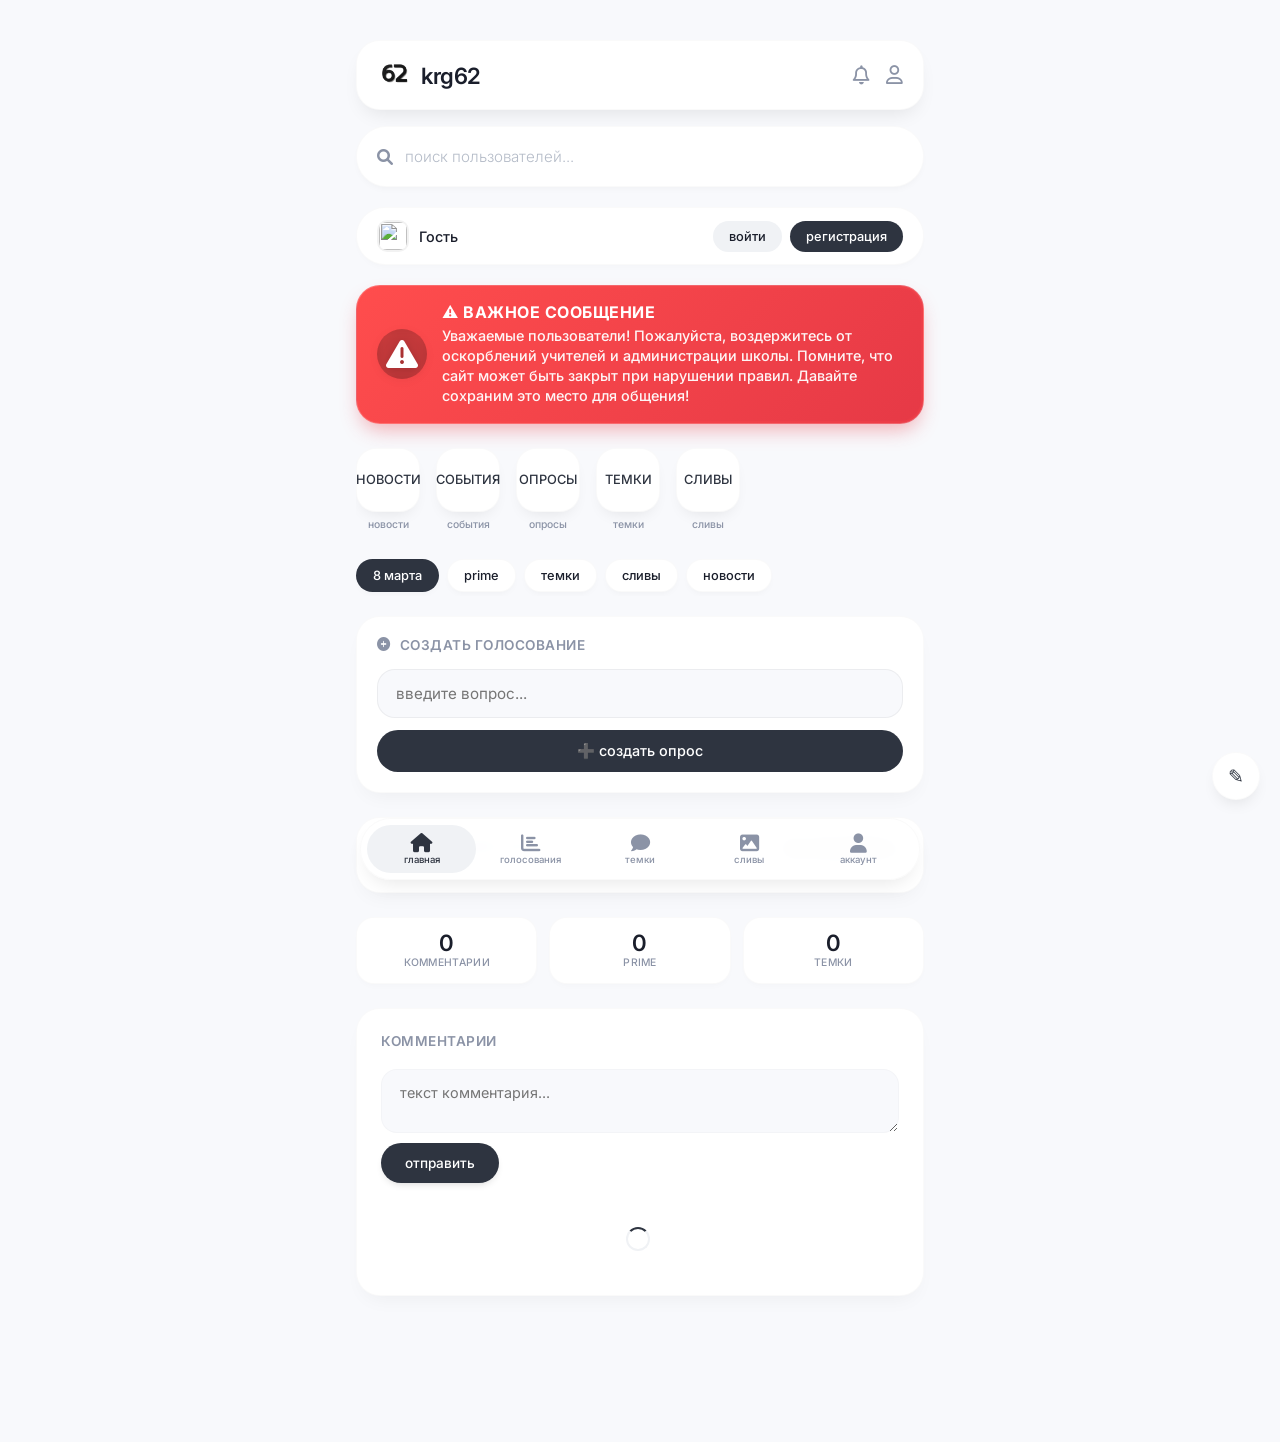
==== index.html @ bfc9dff5 "Update index.html" ====
<!DOCTYPE html>
<html lang="ru">
<head>
    <meta charset="UTF-8">
    <meta name="viewport" content="width=device-width, initial-scale=1.0, maximum-scale=1.0, user-scalable=yes">
    <title>krg62 | главная</title>
    <link rel="preconnect" href="https://fonts.googleapis.com">
    <link rel="preconnect" href="https://fonts.gstatic.com" crossorigin>
    <link href="https://fonts.googleapis.com/css2?family=Inter:wght@300;400;500;600;700&display=swap" rel="stylesheet">
    <style>
        * {
            margin: 0;
            padding: 0;
            box-sizing: border-box;
            font-family: 'Inter', -apple-system, BlinkMacSystemFont, sans-serif;
        }

        body {
            background: #f8f9fc;
            min-height: 100vh;
            display: flex;
            justify-content: center;
            align-items: flex-start;
            padding: 32px 0;
        }

        .container {
            max-width: 600px;
            width: 100%;
            background: #f8f9fc;
            position: relative;
            padding: 0 16px;
        }

        .main-content {
            display: block;
            padding-bottom: 90px;
        }

        /* HEADER */
        .header {
            background: #ffffff;
            border-radius: 24px;
            padding: 16px 20px;
            margin: 8px 0 16px 0;
            box-shadow: 0 10px 20px -8px rgba(0, 0, 0, 0.1);
            border: 1px solid rgba(0, 0, 0, 0.02);
        }

        .header-content {
            display: flex;
            justify-content: space-between;
            align-items: center;
        }

        .logo {
            display: flex;
            align-items: center;
            gap: 8px;
        }

        .logo-img {
            height: 36px;
            width: auto;
            object-fit: contain;
        }

        .logo h1 {
            font-size: 1.4rem;
            font-weight: 600;
            color: #1a1e2b;
            letter-spacing: -0.5px;
        }

        .header-icons {
            display: flex;
            gap: 16px;
            align-items: center;
        }

        .header-icon {
            font-size: 1.2rem;
            color: #8b93a6;
            transition: color 0.2s;
            cursor: pointer;
            text-decoration: none;
            position: relative;
        }

        .header-icon:hover {
            color: #2e3440;
        }

        @media (max-width: 600px) {
            .logo-img {
                height: 28px;
            }
        }

        /* SEARCH BAR */
        .search-container {
            position: relative;
            margin-bottom: 20px;
        }

        .search-bar {
            background: #ffffff;
            border-radius: 40px;
            padding: 8px 20px;
            display: flex;
            align-items: center;
            gap: 12px;
            box-shadow: 0 4px 8px -4px rgba(0, 0, 0, 0.05);
            border: 1px solid rgba(0, 0, 0, 0.02);
        }

        .search-icon {
            color: #8b93a6;
            font-size: 1rem;
        }

        .search-input {
            flex: 1;
            border: none;
            padding: 12px 0;
            font-size: 0.95rem;
            background: transparent;
            outline: none;
        }

        .search-input::placeholder {
            color: #b5bcc8;
            font-weight: 300;
        }

        .search-results {
            position: absolute;
            top: 100%;
            left: 0;
            right: 0;
            background: #ffffff;
            border-radius: 20px;
            margin-top: 8px;
            box-shadow: 0 10px 20px -8px rgba(0, 0, 0, 0.15);
            border: 1px solid rgba(0, 0, 0, 0.02);
            z-index: 1000;
            max-height: 300px;
            overflow-y: auto;
            display: none;
        }

        .search-results.active {
            display: block;
        }

        .search-result-item {
            display: flex;
            align-items: center;
            gap: 12px;
            padding: 12px 16px;
            border-bottom: 1px solid rgba(0, 0, 0, 0.02);
            cursor: pointer;
            transition: background 0.2s;
        }

        .search-result-item:hover {
            background: #f8f9fc;
        }

        .search-result-item:last-child {
            border-bottom: none;
        }

        .result-avatar {
            width: 40px;
            height: 40px;
            border-radius: 12px;
            overflow: hidden;
            border: 2px solid rgba(0, 0, 0, 0.05);
        }

        .result-avatar img {
            width: 100%;
            height: 100%;
            object-fit: cover;
        }

        .result-info {
            flex: 1;
        }

        .result-name {
            font-weight: 600;
            color: #1a1e2b;
            margin-bottom: 2px;
            display: flex;
            align-items: center;
            gap: 6px;
        }

        .result-class {
            font-size: 0.7rem;
            color: #8b93a6;
            display: flex;
            align-items: center;
            gap: 4px;
        }

        .result-badge {
            background: #f1c40f;
            color: #1a1e2b;
            padding: 2px 6px;
            border-radius: 30px;
            font-size: 0.6rem;
            font-weight: 600;
        }

        .no-results {
            padding: 20px;
            text-align: center;
            color: #8b93a6;
            font-size: 0.9rem;
        }

        /* AUTH STATUS BAR */
        .auth-status-bar {
            background: #ffffff;
            border-radius: 40px;
            padding: 12px 20px;
            margin-bottom: 20px;
            box-shadow: 0 4px 8px -4px rgba(0, 0, 0, 0.03);
            border: 1px solid rgba(0, 0, 0, 0.02);
            display: flex;
            align-items: center;
            justify-content: space-between;
            animation: slideDown 0.3s;
        }

        .auth-info {
            display: flex;
            align-items: center;
            gap: 10px;
        }

        .auth-avatar {
            width: 32px;
            height: 32px;
            border-radius: 10px;
            overflow: hidden;
            border: 2px solid rgba(0, 0, 0, 0.05);
        }

        .auth-avatar img {
            width: 100%;
            height: 100%;
            object-fit: cover;
        }

        .auth-welcome {
            font-size: 0.9rem;
            color: #1a1e2b;
            font-weight: 500;
        }

        .auth-name {
            font-weight: 600;
            color: #2e3440;
        }

        .auth-badge {
            background: #f1c40f;
            color: #1a1e2b;
            padding: 2px 8px;
            border-radius: 30px;
            font-size: 0.65rem;
            font-weight: 600;
            margin-left: 6px;
        }

        .auth-buttons {
            display: flex;
            gap: 8px;
        }

        .auth-btn {
            background: #f0f2f5;
            border: none;
            padding: 8px 16px;
            border-radius: 30px;
            font-weight: 500;
            font-size: 0.8rem;
            cursor: pointer;
            transition: all 0.2s;
            text-decoration: none;
            color: #1a1e2b;
            display: inline-flex;
            align-items: center;
            gap: 4px;
        }

        .auth-btn:hover {
            background: #e4e6e9;
        }

        .auth-btn.primary {
            background: #2e3440;
            color: white;
        }

        .auth-btn.primary:hover {
            background: #1a1e2b;
        }

        /* ВАЖНОЕ УВЕДОМЛЕНИЕ */
        .important-notice {
            background: linear-gradient(135deg, #ff4d4d, #e63946);
            border-radius: 24px;
            padding: 16px 20px;
            margin-bottom: 20px;
            color: white;
            box-shadow: 0 10px 20px -5px rgba(230, 57, 70, 0.4), 0 0 0 2px rgba(255, 77, 77, 0.2) inset;
            animation: pulse 2s infinite;
            border: 1px solid rgba(255, 255, 255, 0.2);
        }

        @keyframes pulse {
            0% { box-shadow: 0 10px 20px -5px rgba(230, 57, 70, 0.4); }
            50% { box-shadow: 0 15px 30px -5px rgba(230, 57, 70, 0.8); }
            100% { box-shadow: 0 10px 20px -5px rgba(230, 57, 70, 0.4); }
        }

        .notice-content {
            display: flex;
            align-items: center;
            gap: 15px;
            flex-wrap: wrap;
        }

        .notice-icon {
            font-size: 2rem;
            filter: drop-shadow(0 2px 4px rgba(0,0,0,0.2));
            background: rgba(0, 0, 0, 0.2);
            width: 50px;
            height: 50px;
            border-radius: 25px;
            display: flex;
            align-items: center;
            justify-content: center;
            backdrop-filter: blur(4px);
        }

        .notice-text {
            flex: 1;
        }

        .notice-title {
            font-weight: 700;
            font-size: 1rem;
            margin-bottom: 4px;
            text-transform: uppercase;
            letter-spacing: 0.5px;
        }

        .notice-message {
            font-weight: 500;
            font-size: 0.9rem;
            opacity: 0.95;
            line-height: 1.4;
        }

        /* STORIES */
        .stories-container {
            margin-bottom: 20px;
        }

        .stories-scroll {
            display: flex;
            gap: 16px;
            overflow-x: auto;
            scrollbar-width: none;
            padding: 4px 0;
        }

        .stories-scroll::-webkit-scrollbar {
            display: none;
        }

        .story-item {
            display: flex;
            flex-direction: column;
            align-items: center;
            gap: 6px;
            min-width: 64px;
            cursor: pointer;
        }

        .story-avatar {
            width: 64px;
            height: 64px;
            border-radius: 20px;
            background: #ffffff;
            box-shadow: 0 8px 16px -8px rgba(0, 0, 0, 0.1);
            border: 1px solid rgba(0,0,0,0.02);
            display: flex;
            align-items: center;
            justify-content: center;
            color: #2e3440;
            font-weight: 500;
            font-size: 0.8rem;
            text-transform: uppercase;
            transition: transform 0.2s;
        }

        .story-item:hover .story-avatar {
            transform: translateY(-2px);
        }

        .story-name {
            font-size: 0.65rem;
            font-weight: 500;
            color: #8b93a6;
        }

        /* QUICK NOTIFICATIONS */
        .quick-notifications {
            display: flex;
            gap: 8px;
            overflow-x: auto;
            scrollbar-width: none;
            margin-bottom: 20px;
            padding: 4px 0;
        }

        .quick-notifications::-webkit-scrollbar {
            display: none;
        }

        .notification-badge-quick {
            background: #ffffff;
            border-radius: 30px;
            padding: 8px 16px;
            font-size: 0.8rem;
            font-weight: 500;
            color: #1a1e2b;
            white-space: nowrap;
            box-shadow: 0 4px 8px -4px rgba(0, 0, 0, 0.05);
            border: 1px solid rgba(0, 0, 0, 0.02);
            transition: all 0.2s;
            cursor: pointer;
        }

        .notification-badge-quick:hover {
            background: #f0f2f5;
            transform: translateY(-1px);
        }

        .notification-badge-quick.highlight {
            background: #2e3440;
            color: white;
        }

        .notification-badge-quick.highlight:hover {
            background: #1a1e2b;
        }

        /* ========== НОВЫЙ БЛОК: РЕКОМЕНДУЕМЫЕ АККАУНТЫ ========== */
        .recommended-section {
            background: #ffffff;
            border-radius: 24px;
            padding: 20px;
            margin-bottom: 24px;
            box-shadow: 0 10px 20px -8px rgba(0, 0, 0, 0.05);
            border: 1px solid rgba(0, 0, 0, 0.02);
            animation: fadeIn 0.3s;
        }

        .recommended-header {
            display: flex;
            justify-content: space-between;
            align-items: center;
            margin-bottom: 20px;
        }

        .recommended-header h3 {
            font-size: 0.85rem;
            font-weight: 600;
            color: #8b93a6;
            text-transform: uppercase;
            letter-spacing: 0.5px;
            display: flex;
            align-items: center;
            gap: 8px;
        }

        .recommended-header h3 i {
            color: #667eea;
            font-size: 1rem;
        }

        .recommended-badge {
            background: linear-gradient(135deg, #667eea, #764ba2);
            color: white;
            padding: 2px 10px;
            border-radius: 30px;
            font-size: 0.65rem;
            font-weight: 600;
        }

        .recommended-show-more {
            color: #2e3440;
            text-decoration: none;
            font-size: 0.75rem;
            font-weight: 500;
            display: inline-flex;
            align-items: center;
            gap: 4px;
            transition: opacity 0.2s;
            cursor: pointer;
        }

        .recommended-show-more:hover {
            opacity: 0.7;
        }

        .recommended-list {
            display: flex;
            flex-direction: column;
            gap: 12px;
        }

        .recommended-card {
            display: flex;
            align-items: center;
            justify-content: space-between;
            padding: 12px;
            background: #f8f9fc;
            border-radius: 18px;
            transition: all 0.2s;
            border: 1px solid rgba(0, 0, 0, 0.02);
        }

        .recommended-card:hover {
            transform: translateX(4px);
            background: #ffffff;
            box-shadow: 0 4px 12px -4px rgba(0, 0, 0, 0.1);
        }

        .recommended-user {
            display: flex;
            align-items: center;
            gap: 12px;
            flex: 1;
            cursor: pointer;
        }

        .recommended-avatar {
            width: 48px;
            height: 48px;
            border-radius: 16px;
            overflow: hidden;
            background: linear-gradient(135deg, #667eea, #764ba2);
            display: flex;
            align-items: center;
            justify-content: center;
            font-weight: 600;
            font-size: 1.2rem;
            color: white;
            flex-shrink: 0;
        }

        .recommended-avatar img {
            width: 100%;
            height: 100%;
            object-fit: cover;
        }

        .recommended-info {
            flex: 1;
        }

        .recommended-name {
            font-weight: 600;
            color: #1a1e2b;
            font-size: 0.95rem;
            display: flex;
            align-items: center;
            gap: 6px;
            flex-wrap: wrap;
        }

        .recommended-name-badge {
            background: #f1c40f;
            color: #1a1e2b;
            padding: 2px 8px;
            border-radius: 30px;
            font-size: 0.6rem;
            font-weight: 600;
        }

        .recommended-class {
            font-size: 0.7rem;
            color: #8b93a6;
            margin-top: 4px;
            display: flex;
            align-items: center;
            gap: 8px;
        }

        .recommended-status {
            font-size: 0.7rem;
            color: #27ae60;
            margin-top: 4px;
            display: flex;
            align-items: center;
            gap: 4px;
        }

        .recommended-actions {
            display: flex;
            gap: 8px;
        }

        .recommended-btn {
            background: #f0f2f5;
            border: none;
            padding: 8px 16px;
            border-radius: 30px;
            font-size: 0.75rem;
            font-weight: 500;
            cursor: pointer;
            transition: all 0.2s;
            color: #1a1e2b;
            text-decoration: none;
            display: inline-flex;
            align-items: center;
            gap: 6px;
        }

        .recommended-btn:hover {
            background: #e4e6e9;
            transform: translateY(-1px);
        }

        .recommended-btn.primary {
            background: linear-gradient(135deg, #667eea, #764ba2);
            color: white;
        }

        .recommended-btn.primary:hover {
            transform: translateY(-1px);
            box-shadow: 0 4px 12px -4px rgba(102, 126, 234, 0.4);
        }

        .recommended-btn.friend-request-sent {
            background: #2ecc71;
            color: white;
            cursor: default;
        }

        .recommended-btn.friend-request-sent:hover {
            transform: none;
            box-shadow: none;
        }

        .recommended-btn.already-friends {
            background: #3498db;
            color: white;
            cursor: default;
        }

        .recommended-btn.already-friends:hover {
            transform: none;
            box-shadow: none;
        }

        .empty-recommended {
            text-align: center;
            padding: 40px 20px;
            color: #8b93a6;
        }

        .empty-recommended i {
            font-size: 48px;
            margin-bottom: 12px;
            opacity: 0.5;
        }

        .empty-recommended p {
            font-size: 0.9rem;
            margin-bottom: 8px;
        }

        .empty-recommended small {
            font-size: 0.75rem;
            color: #b5bcc8;
        }

        /* Модалка всех рекомендаций */
        .recommended-modal {
            position: fixed;
            top: 0;
            left: 0;
            width: 100%;
            height: 100%;
            background: rgba(0, 0, 0, 0.5);
            backdrop-filter: blur(4px);
            z-index: 10001;
            display: none;
            align-items: center;
            justify-content: center;
        }

        .recommended-modal-card {
            background: #ffffff;
            border-radius: 28px;
            max-width: 500px;
            width: 90%;
            max-height: 80vh;
            overflow-y: auto;
            padding: 24px;
            animation: modalSlide 0.3s;
        }

        .recommended-modal-header {
            display: flex;
            justify-content: space-between;
            align-items: center;
            margin-bottom: 20px;
            padding-bottom: 12px;
            border-bottom: 1px solid rgba(0, 0, 0, 0.05);
        }

        .recommended-modal-header h3 {
            font-size: 1.2rem;
            font-weight: 600;
            color: #1a1e2b;
        }

        .recommended-modal-close {
            background: #f0f2f5;
            border: none;
            width: 36px;
            height: 36px;
            border-radius: 18px;
            cursor: pointer;
            font-size: 1rem;
            transition: all 0.2s;
        }

        .recommended-modal-close:hover {
            background: #e4e6e9;
        }

        .recommended-modal-list {
            display: flex;
            flex-direction: column;
            gap: 12px;
        }

        /* TOGGLE SWITCH ДЛЯ "ИЩУ КЕНТОВ" */
        .looking-toggle {
            background: #ffffff;
            border-radius: 24px;
            padding: 16px 20px;
            margin-bottom: 20px;
            display: flex;
            align-items: center;
            justify-content: space-between;
            box-shadow: 0 4px 8px -4px rgba(0, 0, 0, 0.05);
            border: 1px solid rgba(0, 0, 0, 0.02);
        }

        .looking-toggle-label {
            display: flex;
            align-items: center;
            gap: 12px;
        }

        .looking-toggle-label i {
            font-size: 1.2rem;
            color: #667eea;
        }

        .looking-toggle-label span {
            font-weight: 500;
            color: #1a1e2b;
        }

        .toggle-switch {
            position: relative;
            display: inline-block;
            width: 52px;
            height: 28px;
        }

        .toggle-switch input {
            opacity: 0;
            width: 0;
            height: 0;
        }

        .toggle-slider {
            position: absolute;
            cursor: pointer;
            top: 0;
            left: 0;
            right: 0;
            bottom: 0;
            background-color: #ccc;
            transition: 0.3s;
            border-radius: 28px;
        }

        .toggle-slider:before {
            position: absolute;
            content: "";
            height: 22px;
            width: 22px;
            left: 3px;
            bottom: 3px;
            background-color: white;
            transition: 0.3s;
            border-radius: 50%;
        }

        input:checked + .toggle-slider {
            background: linear-gradient(135deg, #667eea, #764ba2);
        }

        input:checked + .toggle-slider:before {
            transform: translateX(24px);
        }

        .looking-hint {
            font-size: 0.7rem;
            color: #8b93a6;
            margin-top: 8px;
        }

        /* NOTIFICATION BADGE */
        .notification-badge {
            position: absolute;
            top: -5px;
            right: -8px;
            background: #e74c3c;
            color: white;
            font-size: 0.65rem;
            font-weight: 600;
            min-width: 18px;
            height: 18px;
            border-radius: 9px;
            display: flex;
            align-items: center;
            justify-content: center;
            padding: 0 4px;
            border: 2px solid #ffffff;
            box-shadow: 0 2px 4px rgba(0,0,0,0.1);
        }

        /* NOTIFICATION CENTER */
        .notification-center {
            position: fixed;
            top: 0;
            right: -100%;
            width: 100%;
            max-width: 400px;
            height: 100vh;
            background: #ffffff;
            box-shadow: -5px 0 20px rgba(0,0,0,0.1);
            transition: right 0.3s ease;
            z-index: 10000;
            display: flex;
            flex-direction: column;
        }

        .notification-center.active {
            right: 0;
        }

        .notification-header {
            padding: 20px;
            border-bottom: 1px solid rgba(0, 0, 0, 0.05);
            display: flex;
            justify-content: space-between;
            align-items: center;
        }

        .notification-header h2 {
            font-size: 1.2rem;
            font-weight: 600;
            color: #1a1e2b;
            display: flex;
            align-items: center;
            gap: 8px;
        }

        .notification-close {
            background: #f0f2f5;
            border: none;
            width: 36px;
            height: 36px;
            border-radius: 18px;
            display: flex;
            align-items: center;
            justify-content: center;
            cursor: pointer;
            transition: all 0.2s;
        }

        .notification-close:hover {
            background: #e4e6e9;
        }

        .notification-tabs {
            display: flex;
            gap: 8px;
            padding: 16px 20px;
            border-bottom: 1px solid rgba(0, 0, 0, 0.05);
            overflow-x: auto;
            scrollbar-width: none;
        }

        .notification-tabs::-webkit-scrollbar {
            display: none;
        }

        .notification-tab {
            background: #f0f2f5;
            border: none;
            padding: 8px 16px;
            border-radius: 30px;
            font-weight: 500;
            font-size: 0.85rem;
            color: #8b93a6;
            cursor: pointer;
            transition: all 0.2s;
            white-space: nowrap;
        }

        .notification-tab:hover {
            background: #e4e6e9;
            color: #2e3440;
        }

        .notification-tab.active {
            background: #2e3440;
            color: white;
        }

        .notification-list {
            flex: 1;
            overflow-y: auto;
            padding: 16px;
            display: flex;
            flex-direction: column;
            gap: 12px;
        }

        .notification-item {
            background: #f8f9fc;
            border-radius: 18px;
            padding: 16px;
            border: 1px solid rgba(0, 0, 0, 0.02);
            transition: all 0.2s;
            cursor: pointer;
            position: relative;
        }

        .notification-item:hover {
            transform: translateX(4px);
            box-shadow: 0 4px 12px -4px rgba(0, 0, 0, 0.1);
        }

        .notification-item.unread {
            border-left: 4px solid #2e3440;
            background: #ffffff;
        }

        .notification-item.urgent {
            border-left-color: #e74c3c;
        }

        .notification-item.urgent .notification-title {
            color: #e74c3c;
        }

        .notification-item.automatic {
            border-left-color: #3498db;
        }

        .notification-item.manual {
            border-left-color: #f1c40f;
        }

        .notification-header-row {
            display: flex;
            justify-content: space-between;
            align-items: flex-start;
            margin-bottom: 8px;
        }

        .notification-title {
            font-weight: 600;
            color: #1a1e2b;
            font-size: 0.95rem;
            display: flex;
            align-items: center;
            gap: 6px;
        }

        .notification-icon {
            width: 24px;
            height: 24px;
            border-radius: 12px;
            display: flex;
            align-items: center;
            justify-content: center;
            font-size: 0.9rem;
        }

        .notification-type-badge {
            background: #f0f2f5;
            padding: 2px 8px;
            border-radius: 30px;
            font-size: 0.65rem;
            font-weight: 600;
            color: #8b93a6;
        }

        .notification-message {
            color: #1a1e2b;
            font-size: 0.9rem;
            line-height: 1.5;
            margin-bottom: 12px;
        }

        .notification-meta {
            display: flex;
            gap: 16px;
            color: #8b93a6;
            font-size: 0.7rem;
        }

        .notification-meta span {
            display: flex;
            align-items: center;
            gap: 4px;
        }

        .notification-dot {
            width: 8px;
            height: 8px;
            border-radius: 4px;
            background: #2e3440;
            position: absolute;
            top: 16px;
            right: 16px;
        }

        .empty-notifications {
            text-align: center;
            padding: 40px 20px;
            color: #8b93a6;
        }

        .empty-notifications i {
            font-size: 48px;
            margin-bottom: 16px;
            opacity: 0.5;
        }

        /* OVERLAY */
        .notification-overlay {
            position: fixed;
            top: 0;
            left: 0;
            width: 100%;
            height: 100%;
            background: rgba(0, 0, 0, 0.3);
            backdrop-filter: blur(4px);
            z-index: 9999;
            display: none;
        }

        .notification-overlay.active {
            display: block;
        }

        /* CREATE POLL SECTION */
        .create-poll {
            background: #ffffff;
            border-radius: 24px;
            padding: 20px;
            margin-bottom: 24px;
            box-shadow: 0 10px 20px -8px rgba(0, 0, 0, 0.05);
            border: 1px solid rgba(0, 0, 0, 0.02);
        }

        .create-poll h3 {
            font-size: 0.85rem;
            font-weight: 600;
            color: #8b93a6;
            text-transform: uppercase;
            letter-spacing: 0.5px;
            margin-bottom: 16px;
            display: flex;
            align-items: center;
            gap: 8px;
        }

        .poll-input {
            width: 100%;
            padding: 14px 18px;
            border: 1px solid rgba(0, 0, 0, 0.05);
            border-radius: 18px;
            font-size: 0.95rem;
            background: #f8f9fc;
            transition: border-color 0.2s;
            margin-bottom: 12px;
        }

        .poll-input:focus {
            outline: none;
            border-color: #2e3440;
            background: #ffffff;
        }

        .create-poll-btn {
            background: #2e3440;
            color: white;
            border: none;
            padding: 12px 20px;
            border-radius: 30px;
            font-weight: 500;
            font-size: 0.9rem;
            cursor: pointer;
            transition: background 0.2s;
            width: 100%;
        }

        .create-poll-btn:hover {
            background: #1a1e2b;
        }

        .create-poll-btn:disabled {
            background: #8b93a6;
            cursor: not-allowed;
        }

        /* ACTIVE POLLS */
        .active-polls {
            background: #ffffff;
            border-radius: 24px;
            padding: 20px;
            margin-bottom: 24px;
            box-shadow: 0 10px 20px -8px rgba(0, 0, 0, 0.05);
            border: 1px solid rgba(0, 0, 0, 0.02);
        }

        .section-header {
            display: flex;
            justify-content: space-between;
            align-items: center;
            margin-bottom: 16px;
        }

        .section-header h3 {
            font-size: 0.85rem;
            font-weight: 600;
            color: #8b93a6;
            text-transform: uppercase;
            letter-spacing: 0.5px;
        }

        .section-link {
            color: #2e3440;
            text-decoration: none;
            font-size: 0.8rem;
            font-weight: 500;
            border-bottom: 1px solid #2e3440;
            padding-bottom: 2px;
            transition: opacity 0.2s;
        }

        .section-link:hover {
            opacity: 0.7;
        }

        .poll-card {
            background: #f8f9fc;
            border-radius: 20px;
            padding: 16px;
            margin-bottom: 12px;
            border: 1px solid rgba(0, 0, 0, 0.02);
            transition: transform 0.2s;
        }

        .poll-card:hover {
            transform: translateX(4px);
        }

        .poll-question {
            font-weight: 600;
            font-size: 0.95rem;
            color: #1a1e2b;
            margin-bottom: 12px;
        }

        .poll-stats {
            display: flex;
            gap: 8px;
            margin-bottom: 12px;
            color: #8b93a6;
            font-size: 0.75rem;
        }

        .poll-options {
            display: flex;
            gap: 8px;
        }

        .poll-option {
            flex: 1;
            background: #ffffff;
            border: 1px solid rgba(0, 0, 0, 0.05);
            border-radius: 40px;
            padding: 8px;
            text-align: center;
            font-size: 0.8rem;
            font-weight: 500;
            cursor: pointer;
            transition: all 0.2s;
            position: relative;
            overflow: hidden;
        }

        .poll-option:active {
            transform: scale(0.97);
        }

        .poll-option.yes {
            color: #27ae60;
        }

        .poll-option.yes:hover {
            background: #e8f5e9;
            border-color: #27ae60;
        }

        .poll-option.no {
            color: #e74c3c;
        }

        .poll-option.no:hover {
            background: #fdedec;
            border-color: #e74c3c;
        }

        .poll-progress {
            margin-top: 8px;
            height: 6px;
            background: #f0f2f5;
            border-radius: 3px;
            overflow: hidden;
        }

        .progress-bar {
            height: 100%;
            background: linear-gradient(90deg, #2e3440, #4a5568);
            border-radius: 3px;
            transition: width 0.3s;
        }

        .progress-bar.yes {
            background: linear-gradient(90deg, #27ae60, #2ecc71);
        }

        .progress-bar.no {
            background: linear-gradient(90deg, #e74c3c, #c0392b);
        }

        /* STATS */
        .stats-container {
            display: flex;
            gap: 12px;
            margin-bottom: 24px;
        }

        .stat-item {
            flex: 1;
            background: #ffffff;
            border-radius: 18px;
            padding: 14px;
            text-align: center;
            box-shadow: 0 4px 8px -4px rgba(0, 0, 0, 0.03);
            border: 1px solid rgba(0, 0, 0, 0.02);
            transition: transform 0.2s;
        }

        .stat-item:hover {
            transform: translateY(-2px);
        }

        .stat-value {
            font-weight: 600;
            font-size: 1.4rem;
            color: #1a1e2b;
            line-height: 1;
            margin-bottom: 2px;
        }

        .stat-label {
            font-size: 0.65rem;
            color: #8b93a6;
            font-weight: 500;
            text-transform: uppercase;
            letter-spacing: 0.3px;
        }

        /* COMMENTS SECTION */
        .comments-section {
            background: #ffffff;
            border-radius: 24px;
            padding: 24px;
            margin-bottom: 24px;
            box-shadow: 0 10px 20px -8px rgba(0, 0, 0, 0.05);
            border: 1px solid rgba(0, 0, 0, 0.02);
        }

        .comments-section h3 {
            font-size: 0.85rem;
            font-weight: 600;
            color: #8b93a6;
            text-transform: uppercase;
            letter-spacing: 0.5px;
            margin-bottom: 20px;
        }

        .comment-form {
            margin-bottom: 24px;
        }

        .comment-input-group {
            display: flex;
            flex-direction: column;
            gap: 10px;
        }

        .comment-textarea {
            width: 100%;
            padding: 14px 18px;
            border: none;
            border-radius: 16px;
            font-size: 0.9rem;
            background: #f8f9fc;
            border: 1px solid rgba(0, 0, 0, 0.02);
            transition: border-color 0.2s;
        }

        .comment-textarea:focus {
            outline: none;
            border-color: #2e3440;
        }

        .comment-submit {
            background: #2e3440;
            color: white;
            border: none;
            padding: 12px 24px;
            border-radius: 30px;
            font-weight: 500;
            font-size: 0.85rem;
            cursor: pointer;
            width: fit-content;
            margin-top: 10px;
            transition: all 0.2s;
            box-shadow: 0 4px 8px -4px rgba(0, 0, 0, 0.2);
        }

        .comment-submit:hover {
            background: #1a1e2b;
            transform: translateY(-1px);
        }

        .comment-submit:active {
            transform: translateY(1px);
            box-shadow: none;
        }

        .comment-submit:disabled {
            background: #8b93a6;
            cursor: not-allowed;
        }

        /* COMMENTS LIST */
        .comments-list {
            display: flex;
            flex-direction: column;
            gap: 16px;
            max-height: 500px;
            overflow-y: auto;
            padding-right: 4px;
        }

        .comment-item {
            background: #f8f9fc;
            border-radius: 18px;
            padding: 16px;
            border: 1px solid rgba(0, 0, 0, 0.02);
            transition: all 0.2s;
            position: relative;
            animation: fadeIn 0.3s;
        }

        @keyframes fadeIn {
            from { opacity: 0; transform: translateY(10px); }
            to { opacity: 1; transform: translateY(0); }
        }

        .comment-item:hover {
            transform: translateX(4px);
            box-shadow: 0 4px 12px -4px rgba(0, 0, 0, 0.1);
        }

        .comment-item.verified {
            border-left: 3px solid #4a6fa5;
            background: #f8fafc;
        }

        .comment-item.premium {
            border-left: 3px solid #f1c40f;
            background: #fcf9f0;
        }

        .comment-header {
            display: flex;
            justify-content: space-between;
            align-items: center;
            margin-bottom: 8px;
            position: relative;
        }

        .comment-name-wrapper {
            position: relative;
            display: inline-block;
            cursor: pointer;
        }

        .comment-name {
            font-weight: 600;
            font-size: 0.9rem;
            color: #1a1e2b;
            display: flex;
            align-items: center;
            gap: 6px;
        }

        /* MINI PROFILE CARD */
        .mini-profile-card {
            position: absolute;
            bottom: 100%;
            left: 0;
            background: white;
            border-radius: 20px;
            padding: 16px;
            width: 260px;
            box-shadow: 0 20px 30px -10px rgba(0, 0, 0, 0.2);
            border: 1px solid rgba(0, 0, 0, 0.05);
            z-index: 1000;
            opacity: 0;
            visibility: hidden;
            transition: all 0.2s;
            pointer-events: none;
            margin-bottom: 10px;
        }

        .comment-name-wrapper:hover .mini-profile-card {
            opacity: 1;
            visibility: visible;
            pointer-events: all;
            transform: translateY(-4px);
        }

        .mini-profile-header {
            display: flex;
            align-items: center;
            gap: 12px;
            margin-bottom: 12px;
        }

        .mini-avatar {
            width: 48px;
            height: 48px;
            border-radius: 16px;
            background: #2e3440;
            display: flex;
            align-items: center;
            justify-content: center;
            color: white;
            font-weight: 600;
            font-size: 1.2rem;
            overflow: hidden;
        }

        .mini-avatar img {
            width: 100%;
            height: 100%;
            object-fit: cover;
        }

        .mini-info h4 {
            font-size: 1rem;
            font-weight: 600;
            color: #1a1e2b;
            margin-bottom: 2px;
        }

        .mini-info p {
            font-size: 0.7rem;
            color: #8b93a6;
        }

        .mini-stats {
            display: flex;
            gap: 12px;
            margin-bottom: 12px;
            padding: 8px 0;
            border-top: 1px solid #f0f2f5;
            border-bottom: 1px solid #f0f2f5;
        }

        .mini-stat {
            flex: 1;
            text-align: center;
        }

        .mini-stat-value {
            font-weight: 600;
            font-size: 0.9rem;
            color: #1a1e2b;
        }

        .mini-stat-label {
            font-size: 0.6rem;
            color: #8b93a6;
        }

        .mini-profile-link {
            display: block;
            background: #f8f9fc;
            color: #1a1e2b;
            text-decoration: none;
            padding: 8px 12px;
            border-radius: 30px;
            font-size: 0.8rem;
            font-weight: 500;
            text-align: center;
            transition: background 0.2s;
            border: 1px solid rgba(0, 0, 0, 0.02);
        }

        .mini-profile-link:hover {
            background: #eef2f5;
        }

        .comment-interactions {
            display: flex;
            gap: 16px;
            margin-top: 12px;
            padding-top: 8px;
            border-top: 1px solid rgba(0, 0, 0, 0.03);
        }

        .interaction-btn {
            display: flex;
            align-items: center;
            gap: 6px;
            background: none;
            border: none;
            color: #8b93a6;
            font-size: 0.75rem;
            cursor: pointer;
            padding: 4px 8px;
            border-radius: 20px;
            transition: all 0.2s;
        }

        .interaction-btn:hover {
            background: #f0f2f5;
            color: #2e3440;
        }

        .interaction-btn.liked {
            color: #e74c3c;
        }

        .interaction-btn.liked i {
            color: #e74c3c;
        }

        .premium-badge {
            display: inline-flex;
            align-items: center;
            gap: 2px;
            background: #f1c40f;
            color: #1a1e2b;
            padding: 2px 8px;
            border-radius: 30px;
            font-size: 0.6rem;
            font-weight: 600;
        }

        .verified-badge {
            display: inline-flex;
            align-items: center;
            gap: 2px;
            background: #4a6fa5;
            color: white;
            padding: 2px 8px;
            border-radius: 30px;
            font-size: 0.6rem;
            font-weight: 600;
        }

        .comment-date {
            font-size: 0.65rem;
            color: #8b93a6;
        }

        .comment-message {
            font-size: 0.9rem;
            color: #1a1e2b;
            line-height: 1.5;
        }

        /* BOTTOM NAVIGATION */
        .bottom-nav {
            position: fixed;
            bottom: 20px;
            left: 50%;
            transform: translateX(-50%);
            max-width: 560px;
            width: calc(100% - 32px);
            background: #ffffff;
            border-radius: 40px;
            padding: 6px;
            display: flex;
            justify-content: space-around;
            box-shadow: 0 10px 20px -8px rgba(0, 0, 0, 0.1);
            border: 1px solid rgba(0, 0, 0, 0.02);
            z-index: 1000;
            backdrop-filter: blur(10px);
            background: rgba(255, 255, 255, 0.95);
        }

        .nav-item-bottom {
            display: flex;
            flex-direction: column;
            align-items: center;
            color: #8b93a6;
            text-decoration: none;
            font-size: 0.6rem;
            font-weight: 500;
            flex: 1;
            padding: 8px 0;
            border-radius: 30px;
            transition: all 0.2s;
        }

        .nav-item-bottom.active {
            background: #f0f2f5;
            color: #2e3440;
        }

        .nav-item-bottom:hover {
            color: #2e3440;
            background: #f8f9fc;
        }

        .nav-icon-bottom {
            font-size: 1.2rem;
            margin-bottom: 2px;
        }

        /* ADMIN BUTTON */
        .suggest-button {
            position: fixed;
            bottom: 100px;
            right: 20px;
            width: 48px;
            height: 48px;
            border-radius: 24px;
            background: #ffffff;
            color: #2e3440;
            border: none;
            font-size: 1.2rem;
            cursor: pointer;
            box-shadow: 0 8px 16px -6px rgba(0, 0, 0, 0.1);
            border: 1px solid rgba(0, 0, 0, 0.02);
            z-index: 999;
            transition: all 0.2s;
            display: flex;
            align-items: center;
            justify-content: center;
        }

        .suggest-button:hover {
            transform: translateY(-4px) scale(1.05);
            box-shadow: 0 12px 20px -8px rgba(0, 0, 0, 0.15);
        }

        .suggest-button:active {
            transform: translateY(0) scale(0.95);
        }

        /* MODAL */
        .suggest-modal {
            position: fixed;
            top: 0;
            left: 0;
            width: 100%;
            height: 100%;
            background: rgba(0, 0, 0, 0.3);
            backdrop-filter: blur(4px);
            z-index: 10001;
            display: none;
        }

        .suggest-card {
            background: #ffffff;
            border-radius: 28px;
            max-width: 400px;
            width: 90%;
            margin: 80px auto;
            padding: 24px;
            box-shadow: 0 25px 35px -15px rgba(0, 0, 0, 0.2);
            animation: modalSlide 0.3s;
        }

        @keyframes modalSlide {
            from { opacity: 0; transform: translateY(-20px); }
            to { opacity: 1; transform: translateY(0); }
        }

        .suggest-card h3 {
            font-size: 1rem;
            font-weight: 600;
            color: #1a1e2b;
            margin-bottom: 16px;
        }

        .suggest-card select,
        .suggest-card input,
        .suggest-card textarea {
            width: 100%;
            padding: 12px 16px;
            border: 1px solid rgba(0, 0, 0, 0.05);
            border-radius: 16px;
            margin-bottom: 10px;
            background: #f8f9fc;
            font-size: 0.9rem;
            transition: border-color 0.2s;
        }

        .suggest-card select:focus,
        .suggest-card input:focus,
        .suggest-card textarea:focus {
            outline: none;
            border-color: #2e3440;
        }

        .modal-buttons {
            display: flex;
            gap: 8px;
            margin-top: 16px;
        }

        .suggest-submit {
            flex: 2;
            background: #2e3440;
            color: white;
            border: none;
            padding: 12px;
            border-radius: 30px;
            font-weight: 500;
            font-size: 0.85rem;
            cursor: pointer;
            transition: all 0.2s;
        }

        .suggest-submit:hover {
            background: #1a1e2b;
            transform: translateY(-1px);
        }

        .suggest-cancel {
            flex: 1;
            background: #f0f2f5;
            color: #1a1e2b;
            border: none;
            padding: 12px;
            border-radius: 30px;
            font-weight: 500;
            font-size: 0.85rem;
            cursor: pointer;
            transition: all 0.2s;
        }

        .suggest-cancel:hover {
            background: #e4e6e9;
        }

        /* MESSAGES */
        .message {
            position: fixed;
            top: 20px;
            right: 20px;
            padding: 12px 20px;
            border-radius: 30px;
            color: white;
            font-weight: 500;
            font-size: 0.85rem;
            z-index: 10002;
            animation: slideIn 0.2s;
            box-shadow: 0 10px 20px -8px rgba(0, 0, 0, 0.15);
        }

        @keyframes slideIn {
            from { transform: translateX(100%); opacity: 0; }
            to { transform: translateX(0); opacity: 1; }
        }

        .message.success { background: #2e3440; }
        .message.error { background: #c0392b; }

        .loader {
            border: 2px solid #f0f2f5;
            border-top: 2px solid #2e3440;
            border-radius: 50%;
            width: 24px;
            height: 24px;
            animation: spin 1s linear infinite;
            margin: 20px auto;
        }

        @keyframes spin {
            0% { transform: rotate(0deg); }
            100% { transform: rotate(360deg); }
        }

        /* RESPONSIVE */
        @media (max-width: 600px) {
            body {
                padding: 16px 0;
            }
            
            .notice-content {
                flex-direction: column;
                text-align: center;
            }
            
            .notice-icon {
                margin-bottom: 5px;
            }

            .auth-status-bar {
                flex-direction: column;
                text-align: center;
                gap: 10px;
            }

            .auth-buttons {
                width: 100%;
                justify-content: center;
            }
            
            .mini-profile-card {
                width: 200px;
            }

            .recommended-card {
                flex-direction: column;
                align-items: stretch;
                gap: 12px;
            }
            
            .recommended-actions {
                justify-content: flex-end;
            }
        }
    </style>
    <link rel="stylesheet" href="https://cdnjs.cloudflare.com/ajax/libs/font-awesome/6.0.0/css/all.min.css">
</head>
<body>
    <div class="container">
        <div class="main-content">
            <!-- Header -->
            <div class="header">
                <div class="header-content">
                    <div class="logo">
                        <img src="top_logotype.png" alt="krg62" class="logo-img">
                        <h1>krg62</h1>
                    </div>
                    <div class="header-icons">
                        <div class="header-icon" onclick="toggleNotifications()">
                            <i class="far fa-bell"></i>
                            <span class="notification-badge" id="notificationBadge" style="display: none;">0</span>
                        </div>
                        <a href="your_account.html" class="header-icon">
                            <i class="far fa-user"></i>
                        </a>
                    </div>
                </div>
            </div>

            <!-- SEARCH BAR -->
            <div class="search-container">
                <div class="search-bar">
                    <i class="fas fa-search search-icon"></i>
                    <input type="text" class="search-input" id="searchInput" placeholder="поиск пользователей..." autocomplete="off">
                </div>
                <div class="search-results" id="searchResults"></div>
            </div>

            <!-- AUTH STATUS BAR -->
            <div class="auth-status-bar" id="authStatusBar">
                <div class="auth-info">
                    <div class="auth-avatar" id="authAvatar">
                        <img src="https://i.pravatar.cc/300" alt="">
                    </div>
                    <span class="auth-welcome" id="authWelcomeText">
                        <span id="authDisplayName">Гость</span>
                    </span>
                </div>
                <div class="auth-buttons" id="authButtons">
                    <a href="login.html" class="auth-btn">войти</a>
                    <a href="register.html" class="auth-btn primary">регистрация</a>
                </div>
            </div>

            <!-- ВАЖНОЕ УВЕДОМЛЕНИЕ -->
            <div class="important-notice" id="importantNotice">
                <div class="notice-content">
                    <div class="notice-icon">
                        <i class="fas fa-exclamation-triangle"></i>
                    </div>
                    <div class="notice-text">
                        <div class="notice-title">⚠️ Важное сообщение</div>
                        <div class="notice-message">Уважаемые пользователи! Пожалуйста, воздержитесь от оскорблений учителей и администрации школы. Помните, что сайт может быть закрыт при нарушении правил. Давайте сохраним это место для общения!</div>
                    </div>
                </div>
            </div>

            <!-- Stories -->
            <div class="stories-container">
                <div class="stories-scroll">
                    <div class="story-item">
                        <div class="story-avatar">новости</div>
                        <span class="story-name">новости</span>
                    </div>
                    <div class="story-item">
                        <div class="story-avatar">события</div>
                        <span class="story-name">события</span>
                    </div>
                    <div class="story-item">
                        <div class="story-avatar">опросы</div>
                        <span class="story-name">опросы</span>
                    </div>
                    <div class="story-item">
                        <div class="story-avatar">темки</div>
                        <span class="story-name">темки</span>
                    </div>
                    <div class="story-item">
                        <div class="story-avatar">сливы</div>
                        <span class="story-name">сливы</span>
                    </div>
                </div>
            </div>

            <!-- Quick Notifications -->
            <div class="quick-notifications">
                <div class="notification-badge-quick highlight">8 марта</div>
                <div class="notification-badge-quick">prime</div>
                <div class="notification-badge-quick">темки</div>
                <div class="notification-badge-quick">сливы</div>
                <div class="notification-badge-quick">новости</div>
            </div>

            <!-- TOGGLE "ИЩУ КЕНТОВ" -->
            <div class="looking-toggle" id="lookingToggleContainer" style="display: none;">
                <div class="looking-toggle-label">
                    <i class="fas fa-user-friends"></i>
                    <span>я ищу кентов</span>
                </div>
                <label class="toggle-switch">
                    <input type="checkbox" id="lookingForFriendsToggle">
                    <span class="toggle-slider"></span>
                </label>
            </div>

            <!-- ========== БЛОК: РЕКОМЕНДУЕМЫЕ АККАУНТЫ ========== -->
            <div class="recommended-section" id="recommendedSection" style="display: none;">
                <div class="recommended-header">
                    <h3>
                        <i class="fas fa-user-friends"></i>
                        ищу кентов
                        <span class="recommended-badge" id="recommendedCount">0</span>
                    </h3>
                    <a href="#" class="recommended-show-more" id="showMoreBtn" style="display: none;">
                        все <i class="fas fa-arrow-right"></i>
                    </a>
                </div>
                <div class="recommended-list" id="recommendedList">
                    <div class="loader"></div>
                </div>
            </div>

            <!-- CREATE POLL SECTION -->
            <div class="create-poll">
                <h3><i class="fas fa-plus-circle"></i> создать голосование</h3>
                <input type="text" id="pollQuestionInput" class="poll-input" placeholder="введите вопрос..." maxlength="100">
                <button class="create-poll-btn" id="createPollBtn">➕ создать опрос</button>
            </div>

            <!-- Активные голосования -->
            <div class="active-polls">
                <div class="section-header">
                    <h3>📊 последний опрос</h3>
                    <a href="votes.html" class="section-link">все голосования →</a>
                </div>
                <div id="pollsList">
                    <!-- Динамически загружается последний опрос -->
                </div>
            </div>

            <!-- Stats -->
            <div class="stats-container">
                <div class="stat-item">
                    <div class="stat-value" id="commentsCount">0</div>
                    <div class="stat-label">комментарии</div>
                </div>
                <div class="stat-item">
                    <div class="stat-value" id="primeCount">0</div>
                    <div class="stat-label">prime</div>
                </div>
                <div class="stat-item">
                    <div class="stat-value" id="threadsCount">0</div>
                    <div class="stat-label">темки</div>
                </div>
            </div>

            <!-- Comments Section -->
            <div class="comments-section">
                <h3>комментарии</h3>
                
                <div class="comment-form">
                    <div class="comment-input-group">
                        <textarea id="commentMessage" class="comment-textarea" placeholder="текст комментария..." maxlength="200"></textarea>
                    </div>
                    <button class="comment-submit" id="submitComment">отправить</button>
                </div>

                <div class="comments-list" id="commentsList">
                    <div class="loader"></div>
                </div>
            </div>
        </div>
    </div>

    <!-- Bottom Navigation -->
    <nav class="bottom-nav">
        <a href="index.html" class="nav-item-bottom active">
            <i class="fas fa-home nav-icon-bottom"></i>
            <span>главная</span>
        </a>
        <a href="votes.html" class="nav-item-bottom">
            <i class="fas fa-chart-bar nav-icon-bottom"></i>
            <span>голосования</span>
        </a>
        <a href="threads.html" class="nav-item-bottom">
            <i class="fas fa-comment nav-icon-bottom"></i>
            <span>темки</span>
        </a>
        <a href="slivy.html" class="nav-item-bottom">
            <i class="fas fa-image nav-icon-bottom"></i>
            <span>сливы</span>
        </a>
        <a href="your_account.html" class="nav-item-bottom">
            <i class="fas fa-user nav-icon-bottom"></i>
            <span>аккаунт</span>
        </a>
    </nav>

    <!-- Admin Button -->
    <button class="suggest-button" id="adminBtn">✎</button>

    <!-- Admin Modal -->
    <div class="suggest-modal" id="adminModal">
        <div class="suggest-card">
            <h3>связь с администрацией</h3>
            <select id="adminType">
                <option value="question">вопрос</option>
                <option value="problem">проблема</option>
                <option value="suggestion">предложение</option>
            </select>
            <input type="text" id="adminName" placeholder="ваше имя">
            <textarea id="adminMessage" placeholder="сообщение..." rows="3"></textarea>
            <div class="modal-buttons">
                <button class="suggest-submit" id="adminSubmit">отправить</button>
                <button class="suggest-cancel" id="adminCancel">отмена</button>
            </div>
        </div>
    </div>

    <div id="messageContainer"></div>

    <!-- NOTIFICATION CENTER -->
    <div class="notification-overlay" id="notificationOverlay" onclick="closeNotifications()"></div>

    <div class="notification-center" id="notificationCenter">
        <div class="notification-header">
            <h2>
                <i class="far fa-bell"></i>
                уведомления
            </h2>
            <button class="notification-close" onclick="closeNotifications()">
                <i class="fas fa-times"></i>
            </button>
        </div>

        <div class="notification-tabs">
            <button class="notification-tab active" onclick="filterNotifications('all')">все</button>
            <button class="notification-tab" onclick="filterNotifications('urgent')">срочные</button>
            <button class="notification-tab" onclick="filterNotifications('automatic')">автоматические</button>
            <button class="notification-tab" onclick="filterNotifications('manual')">ручные</button>
            <button class="notification-tab" onclick="filterNotifications('unread')">непрочитанные</button>
        </div>

        <div class="notification-list" id="notificationList"></div>
    </div>

    <!-- МОДАЛКА ДЛЯ ВСЕХ РЕКОМЕНДАЦИЙ -->
    <div class="recommended-modal" id="recommendedModal">
        <div class="recommended-modal-card">
            <div class="recommended-modal-header">
                <h3><i class="fas fa-user-friends"></i> все, кто ищет кентов</h3>
                <button class="recommended-modal-close" onclick="closeRecommendedModal()">
                    <i class="fas fa-times"></i>
                </button>
            </div>
            <div class="recommended-modal-list" id="recommendedModalList">
                <div class="loader"></div>
            </div>
        </div>
    </div>

    <script src="https://cdn.jsdelivr.net/npm/@supabase/supabase-js@2"></script>
    <script>
        const SUPABASE_URL = 'https://wdcwxvxkvyncybsefotj.supabase.co';
        const SUPABASE_KEY = 'sb_publishable_VMEPI3FAZoKDgX4ae_pqcg_Euvs40hM';
        const supabaseClient = supabase.createClient(SUPABASE_URL, SUPABASE_KEY);

        // ============================================
        // ПЕРЕМЕННЫЕ
        // ============================================
        let userIp = null;
        let comments = [];
        let lastCommentTime = 0;
        let currentUser = null;
        let primeUser = null;
        let threadsCount = 0;
        let polls = [];
        let allCandidates = [];
        let commentLikes = JSON.parse(localStorage.getItem('commentLikes')) || {};
        let searchTimeout = null;
        let lastPollTime = 0;
        let notifications = [];
        let unreadCount = 0;
        let currentFilter = 'all';
        let notificationRealtime = null;
        let friendRequestsCache = new Map(); // Кеш статусов дружбы

        // Загружаем данные пользователя из localStorage
        const userId = localStorage.getItem('userId');
        const userNickname = localStorage.getItem('userNickname');
        const userAvatar = localStorage.getItem('userAvatar');

        // Загружаем Prime статус
        const savedPrime = localStorage.getItem('primeUser');
        if (savedPrime) {
            primeUser = JSON.parse(savedPrime);
        }

        // ============================================
        // ОТОБРАЖЕНИЕ СТАТУСА АВТОРИЗАЦИИ
        // ============================================
        function updateAuthDisplay() {
            const authAvatar = document.getElementById('authAvatar').querySelector('img');
            const authDisplayName = document.getElementById('authDisplayName');
            const authButtons = document.getElementById('authButtons');

            if (userId && userNickname) {
                authDisplayName.textContent = userNickname;
                authAvatar.src = userAvatar || 'https://i.pravatar.cc/300';
                
                const oldBadge = document.querySelector('.auth-badge');
                if (oldBadge) oldBadge.remove();
                
                if (primeUser) {
                    const badge = document.createElement('span');
                    badge.className = 'auth-badge';
                    badge.innerHTML = '<i class="fas fa-crown"></i> prime';
                    authDisplayName.parentNode.appendChild(badge);
                }

                authButtons.innerHTML = `
                    <a href="your_account.html" class="auth-btn">
                        <i class="far fa-user"></i> профиль
                    </a>
                `;
                
                // Показать toggle для "ищу кентов"
                document.getElementById('lookingToggleContainer').style.display = 'flex';
                loadLookingForFriendsStatus();
            } else {
                authDisplayName.textContent = 'Гость';
                authAvatar.src = 'https://i.pravatar.cc/300';
                authButtons.innerHTML = `
                    <a href="login.html" class="auth-btn">войти</a>
                    <a href="register.html" class="auth-btn primary">регистрация</a>
                `;
                document.getElementById('lookingToggleContainer').style.display = 'none';
            }
        }

        // Загрузка статуса "ищу кентов" для текущего пользователя
        async function loadLookingForFriendsStatus() {
            if (!userId) return;
            
            try {
                const { data, error } = await supabaseClient
                    .from('users')
                    .select('looking_for_friends')
                    .eq('id', parseInt(userId))
                    .single();
                
                if (error) throw error;
                
                const toggle = document.getElementById('lookingForFriendsToggle');
                if (toggle) {
                    toggle.checked = data?.looking_for_friends || false;
                }
            } catch (error) {
                console.error('Ошибка загрузки статуса:', error);
            }
        }

        // Обновление статуса "ищу кентов"
        async function updateLookingForFriendsStatus(value) {
            if (!userId) return;
            
            try {
                const { error } = await supabaseClient
                    .from('users')
                    .update({ looking_for_friends: value })
                    .eq('id', parseInt(userId));
                
                if (error) throw error;
                
                showMessage(value ? '✅ вы появитесь в поиске кентов' : '❌ вы скрыты из поиска кентов', 'success');
                
                // Перезагружаем рекомендации
                await loadRecommendedUsers();
                
            } catch (error) {
                console.error('Ошибка обновления статуса:', error);
                showMessage('ошибка: ' + error.message, 'error');
                // Возвращаем переключатель в исходное состояние
                const toggle = document.getElementById('lookingForFriendsToggle');
                if (toggle) toggle.checked = !value;
            }
        }

        // ============================================
        // ПОИСК ПОЛЬЗОВАТЕЛЕЙ
        // ============================================
        const searchInput = document.getElementById('searchInput');
        const searchResults = document.getElementById('searchResults');

        searchInput.addEventListener('input', function() {
            clearTimeout(searchTimeout);
            const query = this.value.trim();
            
            if (query.length < 2) {
                searchResults.classList.remove('active');
                return;
            }

            searchTimeout = setTimeout(() => searchUsers(query), 300);
        });

        document.addEventListener('click', function(e) {
            if (!searchInput.contains(e.target) && !searchResults.contains(e.target)) {
                searchResults.classList.remove('active');
            }
        });

        async function searchUsers(query) {
            try {
                const { data, error } = await supabaseClient
                    .from('users')
                    .select('id, nickname, display_name, class, avatar_url, is_prime')
                    .ilike('nickname', `%${query}%`)
                    .limit(10);

                if (error) throw error;

                if (!data || data.length === 0) {
                    searchResults.innerHTML = '<div class="no-results">пользователи не найдены</div>';
                    searchResults.classList.add('active');
                    return;
                }

                let html = '';
                for (const user of data) {
                    const name = user.display_name || user.nickname;
                    const avatar = user.avatar_url || 'https://i.pravatar.cc/300';
                    const friendshipStatus = await checkFriendshipStatus(parseInt(user.id));
                    
                    html += `
                        <div class="search-result-item" onclick="goToUserProfile(${user.id})">
                            <div class="result-avatar">
                                <img src="${avatar}" alt="">
                            </div>
                            <div class="result-info">
                                <div class="result-name">
                                    ${escapeHtml(name)}
                                    ${user.is_prime ? '<span class="result-badge">prime</span>' : ''}
                                </div>
                                <div class="result-class">
                                    <i class="far fa-graduation-cap"></i> ${user.class || 'класс не указан'}
                                </div>
                            </div>
                        </div>
                    `;
                }

                searchResults.innerHTML = html;
                searchResults.classList.add('active');

            } catch (error) {
                console.error('Ошибка поиска:', error);
            }
        }

        window.goToUserProfile = function(userId) {
            window.location.href = `check_account.html?id=${userId}`;
        };

        // ============================================
        // ФУНКЦИИ ДЛЯ ДРУЗЕЙ
        // ============================================
        
        // Проверка статуса дружбы между текущим пользователем и указанным
        async function checkFriendshipStatus(targetUserId) {
            if (!userId) return null;
            
            const cacheKey = `${userId}-${targetUserId}`;
            if (friendRequestsCache.has(cacheKey)) {
                return friendRequestsCache.get(cacheKey);
            }
            
            try {
                const currentUserId = parseInt(userId);
                const friendId = parseInt(targetUserId);
                
                // Проверяем, есть ли уже запрос или дружба
                const { data, error } = await supabaseClient
                    .from('friends')
                    .select('status')
                    .or(`and(user_id.eq.${currentUserId},friend_id.eq.${friendId}),and(user_id.eq.${friendId},friend_id.eq.${currentUserId})`)
                    .maybeSingle();
                
                if (error) throw error;
                
                let status = null;
                if (data) {
                    if (data.status === 'accepted') {
                        status = 'friends';
                    } else if (data.status === 'pending') {
                        // Определяем, кто отправил запрос
                        status = 'pending_sent';
                    }
                }
                
                friendRequestsCache.set(cacheKey, status);
                return status;
                
            } catch (error) {
                console.error('Ошибка проверки статуса дружбы:', error);
                return null;
            }
        }
        
        // Отправка запроса в друзья
        window.sendFriendRequest = async function(friendId, friendName, buttonElement) {
            if (!userId || !userNickname) {
                showMessage('войдите, чтобы добавить в друзья', 'error');
                setTimeout(() => window.location.href = 'login.html', 1500);
                return;
            }
            
            const currentUserId = parseInt(userId);
            const targetId = parseInt(friendId);
            
            if (currentUserId === targetId) {
                showMessage('нельзя добавить себя', 'error');
                return;
            }
            
            // Проверяем текущий статус
            const status = await checkFriendshipStatus(targetId);
            if (status === 'friends') {
                showMessage('этот пользователь уже в друзьях', 'error');
                return;
            }
            if (status === 'pending_sent') {
                showMessage('запрос уже отправлен', 'error');
                return;
            }
            
            try {
                const { error } = await supabaseClient
                    .from('friends')
                    .insert({
                        user_id: currentUserId,
                        friend_id: targetId,
                        status: 'pending',
                        created_at: new Date().toISOString()
                    });
                
                if (error) throw error;
                
                // Обновляем кеш
                friendRequestsCache.set(`${userId}-${friendId}`, 'pending_sent');
                
                showMessage(`✅ запрос дружбы отправлен ${friendName}`, 'success');
                
                // Отправляем уведомление
                await sendFriendRequestNotification(targetId, userNickname);
                
                // Обновляем кнопку, если передан элемент
                if (buttonElement) {
                    updateFriendButtonUI(buttonElement, 'pending_sent');
                }
                
                // Перезагружаем рекомендации для обновления кнопок
                await loadRecommendedUsers();
                
            } catch (error) {
                console.error('Ошибка:', error);
                showMessage('ошибка: ' + error.message, 'error');
            }
        };
        
        // Обновление UI кнопки в зависимости от статуса
        function updateFriendButtonUI(button, status) {
            if (status === 'friends') {
                button.innerHTML = '<i class="fas fa-check"></i> друзья';
                button.classList.add('already-friends');
                button.classList.remove('primary');
                button.disabled = true;
            } else if (status === 'pending_sent') {
                button.innerHTML = '<i class="fas fa-clock"></i> запрос отправлен';
                button.classList.add('friend-request-sent');
                button.classList.remove('primary');
                button.disabled = true;
            } else {
                button.innerHTML = '<i class="fas fa-user-plus"></i> добавить';
                button.classList.remove('friend-request-sent', 'already-friends');
                button.classList.add('primary');
                button.disabled = false;
            }
        }
        
        async function sendFriendRequestNotification(toUserId, fromUserName) {
            try {
                const { data: notif, error: notifError } = await supabaseClient
                    .from('notifications')
                    .insert({
                        type: 'automatic',
                        title: '👋 Новый запрос в друзья!',
                        message: `${fromUserName} хочет добавить вас в друзья. Зайдите в профиль, чтобы принять запрос.`,
                        icon: '👋',
                        color: '#667eea',
                        target_all: false
                    })
                    .select()
                    .single();
                
                if (notifError) throw notifError;
                
                await supabaseClient
                    .from('user_notifications')
                    .insert({
                        user_id: toUserId,
                        notification_id: notif.id,
                        is_read: false
                    });
                    
            } catch (error) {
                console.error('Ошибка отправки уведомления:', error);
            }
        }

        // ============================================
        // ФУНКЦИИ ДЛЯ ГОЛОСОВАНИЙ
        // ============================================
        async function createPoll() {
            const question = document.getElementById('pollQuestionInput').value.trim();
            
            if (!question) {
                showMessage('введите вопрос', 'error');
                return;
            }

            if (question.length < 5) {
                showMessage('слишком короткий вопрос', 'error');
                return;
            }

            if (!userId || !userNickname) {
                showMessage('войдите, чтобы создать опрос', 'error');
                setTimeout(() => window.location.href = 'login.html', 1500);
                return;
            }

            const now = Date.now();
            if (now - lastPollTime < 30000) {
                showMessage('подождите 30 секунд перед созданием нового опроса', 'error');
                return;
            }

            const createBtn = document.getElementById('createPollBtn');
            createBtn.disabled = true;
            createBtn.textContent = '⏳ создание...';

            try {
                if (!userIp) await getUserIp();

                const pollData = {
                    question: question,
                    author: userNickname,
                    ip_address: userIp,
                    yes_votes: 0,
                    no_votes: 0,
                    created_at: new Date().toISOString()
                };

                const { data, error } = await supabaseClient
                    .from('polls')
                    .insert(pollData)
                    .select()
                    .single();

                if (error) throw error;

                polls.unshift(data);
                lastPollTime = now;
                
                document.getElementById('pollQuestionInput').value = '';
                displayPolls();
                showMessage('✅ опрос создан!', 'success');

            } catch (error) {
                console.error('Ошибка создания опроса:', error);
                showMessage('ошибка: ' + error.message, 'error');
            } finally {
                createBtn.disabled = false;
                createBtn.textContent = '➕ создать опрос';
            }
        }

        window.votePoll = async function(pollId, choice) {
            if (!userId || !userNickname) {
                showMessage('войдите, чтобы голосовать', 'error');
                setTimeout(() => window.location.href = 'login.html', 1500);
                return;
            }

            try {
                const poll = polls.find(p => p.id === pollId);
                
                if (choice === 'yes') {
                    const { error } = await supabaseClient
                        .from('polls')
                        .update({ yes_votes: (poll.yes_votes || 0) + 1 })
                        .eq('id', pollId);
                    
                    if (error) throw error;
                    poll.yes_votes = (poll.yes_votes || 0) + 1;
                } else {
                    const { error } = await supabaseClient
                        .from('polls')
                        .update({ no_votes: (poll.no_votes || 0) + 1 })
                        .eq('id', pollId);
                    
                    if (error) throw error;
                    poll.no_votes = (poll.no_votes || 0) + 1;
                }

                displayPolls();
                showMessage('✅ голос учтён!', 'success');

            } catch (error) {
                console.error('Ошибка голосования:', error);
                showMessage('ошибка: ' + error.message, 'error');
            }
        };

        // ============================================
        // СИСТЕМА УВЕДОМЛЕНИЙ
        // ============================================
        async function loadNotifications() {
            if (!userId) return;

            try {
                const { data, error } = await supabaseClient
                    .from('user_notifications')
                    .select(`
                        *,
                        notification:notifications (*)
                    `)
                    .eq('user_id', parseInt(userId))
                    .order('created_at', { ascending: false });

                if (error) throw error;

                notifications = data || [];
                unreadCount = notifications.filter(n => !n.is_read).length;
                
                updateNotificationBadge();
                displayNotifications();
                setupRealtimeNotifications();

            } catch (error) {
                console.error('Ошибка загрузки уведомлений:', error);
            }
        }

        function setupRealtimeNotifications() {
            if (!userId) return;

            if (notificationRealtime) {
                notificationRealtime.unsubscribe();
            }

            notificationRealtime = supabaseClient
                .channel('user_notifications')
                .on(
                    'postgres_changes',
                    {
                        event: 'INSERT',
                        schema: 'public',
                        table: 'user_notifications',
                        filter: `user_id=eq.${userId}`
                    },
                    async (payload) => {
                        const { data: notificationData } = await supabaseClient
                            .from('notifications')
                            .select('*')
                            .eq('id', payload.new.notification_id)
                            .single();

                        const newNotification = {
                            ...payload.new,
                            notification: notificationData
                        };

                        notifications.unshift(newNotification);
                        unreadCount++;
                        
                        updateNotificationBadge();
                        displayNotifications();
                        showNotificationPopup(notificationData);
                    }
                )
                .subscribe();
        }

        function showNotificationPopup(notification) {
            const popup = document.createElement('div');
            popup.className = `notification-popup ${notification.type}`;
            popup.style.cssText = `
                position: fixed;
                top: 20px;
                right: 20px;
                background: white;
                border-radius: 16px;
                padding: 16px;
                box-shadow: 0 10px 20px -8px rgba(0,0,0,0.2);
                border-left: 4px solid ${notification.type === 'urgent' ? '#e74c3c' : notification.type === 'automatic' ? '#3498db' : '#f1c40f'};
                z-index: 10002;
                max-width: 300px;
                animation: slideIn 0.3s;
            `;
            popup.innerHTML = `
                <div style="display: flex; align-items: center; gap: 12px;">
                    <div style="font-size: 24px;">${notification.icon || '📢'}</div>
                    <div>
                        <div style="font-weight: 600; margin-bottom: 4px;">${notification.title}</div>
                        <div style="font-size: 0.85rem; color: #8b93a6;">${notification.message}</div>
                    </div>
                </div>
            `;
            document.body.appendChild(popup);
            setTimeout(() => popup.remove(), 5000);
        }

        function updateNotificationBadge() {
            const badge = document.getElementById('notificationBadge');
            if (unreadCount > 0) {
                badge.style.display = 'flex';
                badge.textContent = unreadCount > 99 ? '99+' : unreadCount;
            } else {
                badge.style.display = 'none';
            }
        }

        async function markAsRead(notificationId) {
            if (!userId) return;

            try {
                const { error } = await supabaseClient
                    .from('user_notifications')
                    .update({ 
                        is_read: true,
                        read_at: new Date().toISOString()
                    })
                    .eq('id', notificationId);

                if (error) throw error;

                const notification = notifications.find(n => n.id === notificationId);
                if (notification && !notification.is_read) {
                    notification.is_read = true;
                    unreadCount--;
                    updateNotificationBadge();
                    displayNotifications();
                }

            } catch (error) {
                console.error('Ошибка:', error);
            }
        }

        function displayNotifications() {
            const list = document.getElementById('notificationList');
            if (!list) return;
            
            let filtered = notifications;
            
            switch (currentFilter) {
                case 'urgent':
                    filtered = notifications.filter(n => n.notification?.type === 'urgent');
                    break;
                case 'automatic':
                    filtered = notifications.filter(n => n.notification?.type === 'automatic');
                    break;
                case 'manual':
                    filtered = notifications.filter(n => n.notification?.type === 'manual');
                    break;
                case 'unread':
                    filtered = notifications.filter(n => !n.is_read);
                    break;
                default:
                    break;
            }

            if (filtered.length === 0) {
                list.innerHTML = `
                    <div class="empty-notifications">
                        <i class="far fa-bell-slash"></i>
                        <p>нет уведомлений</p>
                    </div>
                `;
                return;
            }

            let html = '';
            filtered.forEach(item => {
                const notif = item.notification;
                const date = new Date(item.created_at).toLocaleString('ru', {
                    day: '2-digit', month: '2-digit', hour: '2-digit', minute: '2-digit'
                });
                
                const typeClasses = {
                    urgent: 'urgent',
                    automatic: 'automatic',
                    manual: 'manual'
                };

                const typeLabels = {
                    urgent: 'срочное',
                    automatic: 'автоматическое',
                    manual: 'ручное'
                };

                html += `
                    <div class="notification-item ${item.is_read ? '' : 'unread'} ${typeClasses[notif?.type] || ''}" 
                         onclick="markAsRead(${item.id})">
                        <div class="notification-header-row">
                            <span class="notification-title">
                                <span class="notification-icon">${notif?.icon || '📢'}</span>
                                ${escapeHtml(notif?.title || 'Уведомление')}
                            </span>
                            <span class="notification-type-badge">${typeLabels[notif?.type] || 'системное'}</span>
                        </div>
                        <div class="notification-message">${escapeHtml(notif?.message || '')}</div>
                        <div class="notification-meta">
                            <span><i class="far fa-clock"></i> ${date}</span>
                        </div>
                        ${!item.is_read ? '<div class="notification-dot"></div>' : ''}
                    </div>
                `;
            });

            list.innerHTML = html;
        }

        window.toggleNotifications = function() {
            const center = document.getElementById('notificationCenter');
            const overlay = document.getElementById('notificationOverlay');
            
            if (center.classList.contains('active')) {
                closeNotifications();
            } else {
                center.classList.add('active');
                overlay.classList.add('active');
            }
        };

        window.closeNotifications = function() {
            document.getElementById('notificationCenter').classList.remove('active');
            document.getElementById('notificationOverlay').classList.remove('active');
        };

        window.filterNotifications = function(filter) {
            currentFilter = filter;
            
            document.querySelectorAll('.notification-tab').forEach(tab => {
                tab.classList.remove('active');
            });
            event.target.classList.add('active');
            
            displayNotifications();
        };

        // ============================================
        // РЕКОМЕНДУЕМЫЕ АККАУНТЫ - ИЩУ КЕНТОВ
        // ============================================
        let recommendedUsers = [];
        let totalRecommended = 0;

        async function loadRecommendedUsers() {
            const list = document.getElementById('recommendedList');
            list.innerHTML = '<div class="loader"></div>';
            
            try {
                const currentUserId = userId ? parseInt(userId) : 0;
                
                let query = supabaseClient
                    .from('users')
                    .select(`
                        id,
                        nickname,
                        display_name,
                        class,
                        avatar_url,
                        is_prime,
                        status,
                        looking_for_friends
                    `, { count: 'exact' })
                    .eq('looking_for_friends', true)
                    .order('created_at', { ascending: false })
                    .limit(5);
                
                if (currentUserId > 0) {
                    query = query.neq('id', currentUserId);
                }
                
                const { data, error, count } = await query;
                
                if (error) throw error;
                
                recommendedUsers = data || [];
                totalRecommended = count || 0;
                
                const section = document.getElementById('recommendedSection');
                const countSpan = document.getElementById('recommendedCount');
                const showMoreBtn = document.getElementById('showMoreBtn');
                
                if (recommendedUsers.length > 0) {
                    section.style.display = 'block';
                    if (countSpan) countSpan.textContent = totalRecommended;
                    
                    if (totalRecommended > 5) {
                        showMoreBtn.style.display = 'inline-flex';
                    } else {
                        showMoreBtn.style.display = 'none';
                    }
                    
                    await displayRecommendedUsers();
                } else {
                    section.style.display = 'none';
                }
                
                return totalRecommended;
                
            } catch (error) {
                console.error('Ошибка загрузки рекомендаций:', error);
                list.innerHTML = `
                    <div class="empty-recommended">
                        <i class="fas fa-user-friends"></i>
                        <p>ошибка загрузки</p>
                        <small>попробуйте позже</small>
                    </div>
                `;
                return 0;
            }
        }

        async function displayRecommendedUsers() {
            const list = document.getElementById('recommendedList');
            
            if (!recommendedUsers || recommendedUsers.length === 0) {
                list.innerHTML = `
                    <div class="empty-recommended">
                        <i class="fas fa-user-plus"></i>
                        <p>пока нет пользователей, ищущих друзей</p>
                        <small>включите "ищу кентов" в профиле, чтобы появиться здесь!</small>
                    </div>
                `;
                return;
            }
            
            let html = '';
            for (const user of recommendedUsers) {
                const displayName = user.display_name || user.nickname;
                const avatarUrl = user.avatar_url;
                const initial = displayName.charAt(0).toUpperCase();
                const statusText = user.status && user.status !== 'Статус не установлен' ? user.status : null;
                
                // Проверяем статус дружбы
                let friendshipStatus = null;
                let buttonHtml = '';
                
                if (userId) {
                    friendshipStatus = await checkFriendshipStatus(user.id);
                    
                    if (friendshipStatus === 'friends') {
                        buttonHtml = `<button class="recommended-btn already-friends" disabled><i class="fas fa-check"></i> друзья</button>`;
                    } else if (friendshipStatus === 'pending_sent') {
                        buttonHtml = `<button class="recommended-btn friend-request-sent" disabled><i class="fas fa-clock"></i> запрос отправлен</button>`;
                    } else {
                        buttonHtml = `<button class="recommended-btn primary" onclick="sendFriendRequest(${user.id}, '${escapeHtml(displayName)}', this)"><i class="fas fa-user-plus"></i> добавить</button>`;
                    }
                } else {
                    buttonHtml = `<button class="recommended-btn primary" onclick="showMessage('войдите, чтобы добавить в друзья', 'error')"><i class="fas fa-user-plus"></i> добавить</button>`;
                }
                
                html += `
                    <div class="recommended-card">
                        <div class="recommended-user" onclick="goToUserProfile(${user.id})">
                            <div class="recommended-avatar">
                                ${avatarUrl ? `<img src="${avatarUrl}" alt="${escapeHtml(displayName)}" onerror="this.src='https://i.pravatar.cc/300'">` : initial}
                            </div>
                            <div class="recommended-info">
                                <div class="recommended-name">
                                    ${escapeHtml(displayName)}
                                    ${user.is_prime ? '<span class="recommended-name-badge"><i class="fas fa-crown"></i> prime</span>' : ''}
                                </div>
                                <div class="recommended-class">
                                    <i class="fas fa-graduation-cap"></i> ${user.class || 'класс не указан'}
                                </div>
                                ${statusText ? `<div class="recommended-status"><i class="fas fa-comment"></i> ${escapeHtml(statusText.substring(0, 30))}${statusText.length > 30 ? '...' : ''}</div>` : ''}
                            </div>
                        </div>
                        <div class="recommended-actions">
                            ${buttonHtml}
                            <button class="recommended-btn" onclick="goToUserProfile(${user.id})">
                                <i class="far fa-user"></i> профиль
                            </button>
                        </div>
                    </div>
                `;
            }
            
            list.innerHTML = html;
        }

        window.showAllRecommendations = async function() {
            const modal = document.getElementById('recommendedModal');
            const modalList = document.getElementById('recommendedModalList');
            
            modal.style.display = 'flex';
            modalList.innerHTML = '<div class="loader"></div>';
            
            try {
                const currentUserId = userId ? parseInt(userId) : 0;
                
                let query = supabaseClient
                    .from('users')
                    .select(`
                        id,
                        nickname,
                        display_name,
                        class,
                        avatar_url,
                        is_prime,
                        status
                    `)
                    .eq('looking_for_friends', true)
                    .order('created_at', { ascending: false });
                
                if (currentUserId > 0) {
                    query = query.neq('id', currentUserId);
                }
                
                const { data, error } = await query;
                
                if (error) throw error;
                
                if (!data || data.length === 0) {
                    modalList.innerHTML = `
                        <div class="empty-recommended">
                            <i class="fas fa-user-friends"></i>
                            <p>пока нет пользователей, ищущих друзей</p>
                        </div>
                    `;
                    return;
                }
                
                let html = '';
                for (const user of data) {
                    const displayName = user.display_name || user.nickname;
                    const avatarUrl = user.avatar_url;
                    const initial = displayName.charAt(0).toUpperCase();
                    
                    let buttonHtml = '';
                    if (userId) {
                        const friendshipStatus = await checkFriendshipStatus(user.id);
                        
                        if (friendshipStatus === 'friends') {
                            buttonHtml = `<button class="recommended-btn already-friends" disabled><i class="fas fa-check"></i> друзья</button>`;
                        } else if (friendshipStatus === 'pending_sent') {
                            buttonHtml = `<button class="recommended-btn friend-request-sent" disabled><i class="fas fa-clock"></i> запрос отправлен</button>`;
                        } else {
                            buttonHtml = `<button class="recommended-btn primary" onclick="sendFriendRequest(${user.id}, '${escapeHtml(displayName)}', this)"><i class="fas fa-user-plus"></i> добавить</button>`;
                        }
                    } else {
                        buttonHtml = `<button class="recommended-btn primary" onclick="showMessage('войдите, чтобы добавить в друзья', 'error')"><i class="fas fa-user-plus"></i> добавить</button>`;
                    }
                    
                    html += `
                        <div class="recommended-card">
                            <div class="recommended-user" onclick="goToUserProfile(${user.id})">
                                <div class="recommended-avatar">
                                    ${avatarUrl ? `<img src="${avatarUrl}" alt="${escapeHtml(displayName)}" onerror="this.src='https://i.pravatar.cc/300'">` : initial}
                                </div>
                                <div class="recommended-info">
                                    <div class="recommended-name">
                                        ${escapeHtml(displayName)}
                                        ${user.is_prime ? '<span class="recommended-name-badge"><i class="fas fa-crown"></i> prime</span>' : ''}
                                    </div>
                                    <div class="recommended-class">
                                        <i class="fas fa-graduation-cap"></i> ${user.class || 'класс не указан'}
                                    </div>
                                </div>
                            </div>
                            <div class="recommended-actions">
                                ${buttonHtml}
                                <button class="recommended-btn" onclick="goToUserProfile(${user.id})">
                                    <i class="far fa-user"></i> профиль
                                </button>
                            </div>
                        </div>
                    `;
                }
                
                modalList.innerHTML = html;
                
            } catch (error) {
                console.error('Ошибка:', error);
                modalList.innerHTML = `
                    <div class="empty-recommended">
                        <i class="fas fa-exclamation-triangle"></i>
                        <p>ошибка загрузки</p>
                    </div>
                `;
            }
        };
        
        window.closeRecommendedModal = function() {
            document.getElementById('recommendedModal').style.display = 'none';
        };
        
        document.getElementById('recommendedModal')?.addEventListener('click', (e) => {
            if (e.target === document.getElementById('recommendedModal')) {
                closeRecommendedModal();
            }
        });
        
        document.getElementById('showMoreBtn')?.addEventListener('click', (e) => {
            e.preventDefault();
            showAllRecommendations();
        });
        
        // Обработчик переключателя "ищу кентов"
        document.getElementById('lookingForFriendsToggle')?.addEventListener('change', (e) => {
            updateLookingForFriendsStatus(e.target.checked);
        });

        // ============================================
        // ОСТАЛЬНЫЕ ФУНКЦИИ
        // ============================================
        async function getUserIp() {
            try {
                const response = await fetch('https://api.ipify.org?format=json');
                const data = await response.json();
                userIp = data.ip;
                return userIp;
            } catch {
                userIp = 'user-' + Math.random().toString(36).substring(2, 10);
                return userIp;
            }
        }

        function showMessage(text, type) {
            const container = document.getElementById('messageContainer');
            const msg = document.createElement('div');
            msg.className = `message ${type}`;
            msg.textContent = text;
            container.appendChild(msg);
            setTimeout(() => msg.remove(), 3000);
        }

        function escapeHtml(text) {
            const div = document.createElement('div');
            div.textContent = text;
            return div.innerHTML;
        }

        // Загрузка кандидатов
        async function loadCandidates() {
            try {
                const { data, error } = await supabaseClient
                    .from('candidates')
                    .select('*')
                    .order('votes', { ascending: false });

                if (error) throw error;
                allCandidates = data || [];
                updateLeaderInfo();
            } catch (err) {
                console.error('Ошибка загрузки кандидатов:', err);
            }
        }

        function updateLeaderInfo() {
            const leaderNameElement = document.getElementById('leaderName');
            if (!leaderNameElement) return;

            if (!allCandidates || allCandidates.length === 0) {
                leaderNameElement.textContent = 'нет голосов';
                return;
            }

            const leader = allCandidates.reduce((max, candidate) => 
                (candidate.votes || 0) > (max.votes || 0) ? candidate : max
            , allCandidates[0]);

            if (leader) {
                leaderNameElement.textContent = `${leader.name} (${leader.votes || 0} ❤️)`;
            } else {
                leaderNameElement.textContent = 'нет голосов';
            }
        }

        // Загрузка комментариев
        async function loadComments() {
            try {
                const { data, error } = await supabaseClient
                    .from('comments')
                    .select('*')
                    .order('created_at', { ascending: false })
                    .limit(50);

                if (error) throw error;
                comments = data || [];
                displayComments();
                
                document.getElementById('commentsCount').textContent = comments.length;
                
                const primeCount = comments.filter(c => c.verified_as).length;
                document.getElementById('primeCount').textContent = primeCount;
                
            } catch (error) {
                console.error('Ошибка загрузки комментариев:', error);
                document.getElementById('commentsList').innerHTML = '<div style="text-align:center; color:#8b93a6;">ошибка загрузки</div>';
            }
        }

        async function displayComments() {
            const list = document.getElementById('commentsList');
            
            if (!comments || comments.length === 0) {
                list.innerHTML = '<div style="text-align:center; color:#8b93a6; padding:20px;">нет комментариев</div>';
                return;
            }

            let html = '';
            
            for (const comment of comments) {
                const date = new Date(comment.created_at).toLocaleString('ru', {
                    day: '2-digit', month: '2-digit', hour: '2-digit', minute: '2-digit'
                });
                
                let commentClass = 'comment-item';
                let badges = '';
                let userData = {
                    name: comment.name || 'Аноним',
                    comments: Math.floor(Math.random() * 50) + 1,
                    likes: Math.floor(Math.random() * 100)
                };
                const likes = commentLikes[comment.id] || 0;
                
                if (comment.verified_as) {
                    commentClass += ' premium';
                    badges = '<span class="premium-badge">prime</span>';
                } else if (comment.is_verified) {
                    commentClass += ' verified';
                    badges = '<span class="verified-badge">✓ verified</span>';
                }
                
                let userLink = '';
                if (comment.name && comment.name !== 'Аноним') {
                    const { data: userData } = await supabaseClient
                        .from('users')
                        .select('id')
                        .eq('nickname', comment.name)
                        .maybeSingle();
                    
                    if (userData) {
                        userLink = `<a href="check_account.html?id=${userData.id}" class="mini-profile-link">перейти в профиль →</a>`;
                    } else {
                        userLink = `<span class="mini-profile-link" style="opacity:0.5; pointer-events:none;">профиль не найден</span>`;
                    }
                } else {
                    userLink = `<span class="mini-profile-link" style="opacity:0.5; pointer-events:none;">нет профиля</span>`;
                }
                
                html += `
                    <div class="${commentClass}">
                        <div class="comment-header">
                            <div class="comment-name-wrapper">
                                <span class="comment-name">
                                    ${escapeHtml(comment.name || 'Аноним')}
                                    ${badges}
                                </span>
                                <div class="mini-profile-card">
                                    <div class="mini-profile-header">
                                        <div class="mini-avatar">
                                            ${(comment.name || 'А')[0].toUpperCase()}
                                        </div>
                                        <div class="mini-info">
                                            <h4>${escapeHtml(comment.name || 'Аноним')}</h4>
                                            <p>${badges ? 'prime участник' : 'обычный участник'}</p>
                                        </div>
                                    </div>
                                    <div class="mini-stats">
                                        <div class="mini-stat">
                                            <div class="mini-stat-value">${userData.comments}</div>
                                            <div class="mini-stat-label">комменты</div>
                                        </div>
                                        <div class="mini-stat">
                                            <div class="mini-stat-value">${userData.likes}</div>
                                            <div class="mini-stat-label">лайки</div>
                                        </div>
                                    </div>
                                    ${userLink}
                                </div>
                            </div>
                            <span class="comment-date">${date}</span>
                        </div>
                        <div class="comment-message">${escapeHtml(comment.message)}</div>
                        <div class="comment-interactions">
                            <button class="interaction-btn ${likes > 0 ? 'liked' : ''}" onclick="likeComment('${comment.id}')">
                                <i class="fa${likes > 0 ? 's' : 'r'} fa-heart"></i>
                                <span>${likes}</span>
                            </button>
                            <button class="interaction-btn">
                                <i class="far fa-comment"></i>
                                <span>ответить</span>
                            </button>
                        </div>
                    </div>
                `;
            }
            
            list.innerHTML = html;
        }

        window.likeComment = function(commentId) {
            commentLikes[commentId] = (commentLikes[commentId] || 0) + 1;
            localStorage.setItem('commentLikes', JSON.stringify(commentLikes));
            displayComments();
            showMessage('❤️ лайк добавлен', 'success');
        };

        // Отправка комментария
        document.getElementById('submitComment').addEventListener('click', submitComment);

        async function submitComment() {
            const messageInput = document.getElementById('commentMessage');
            let message = messageInput.value.trim();

            if (!userId || !userNickname) {
                showMessage('войдите, чтобы комментировать', 'error');
                setTimeout(() => window.location.href = 'login.html', 1500);
                return;
            }

            if (lastCommentTime && (Date.now() - lastCommentTime) < 5000) {
                showMessage('подождите 5 секунд', 'error');
                return;
            }

            if (!message) {
                showMessage('напишите комментарий', 'error');
                return;
            }

            if (message.length > 200) {
                showMessage('максимум 200 символов', 'error');
                return;
            }

            try {
                if (!userIp) await getUserIp();

                const commentData = {
                    name: userNickname,
                    message: message,
                    ip_address: userIp,
                    is_verified: !!primeUser,
                    verified_as: primeUser?.name || null,
                    created_at: new Date().toISOString()
                };

                const { error } = await supabaseClient
                    .from('comments')
                    .insert([commentData]);

                if (error) throw error;

                lastCommentTime = Date.now();
                messageInput.value = '';
                
                showMessage('комментарий добавлен!', 'success');
                await loadComments();
                
            } catch (error) {
                console.error('Ошибка:', error);
                showMessage('ошибка: ' + (error.message || 'неизвестная ошибка'), 'error');
            }
        }

        // Загрузка опросов
        async function loadPolls() {
            try {
                const { data, error } = await supabaseClient
                    .from('polls')
                    .select('*')
                    .order('created_at', { ascending: false });

                if (error) throw error;
                polls = data || [];
                displayPolls();
                
            } catch (error) {
                console.error('Ошибка загрузки опросов:', error);
            }
        }

        function displayPolls() {
            const pollsList = document.getElementById('pollsList');
            if (!pollsList) return;
            
            if (!polls || polls.length === 0) {
                pollsList.innerHTML = `
                    <div style="text-align:center; padding:20px; color:#8b93a6;">
                        <p>нет активных опросов</p>
                    </div>
                `;
                return;
            }

            let html = '';
            polls.forEach(poll => {
                const totalVotes = (poll.yes_votes || 0) + (poll.no_votes || 0);
                const yesPercent = totalVotes > 0 ? Math.round((poll.yes_votes / totalVotes) * 100) : 0;
                const noPercent = totalVotes > 0 ? Math.round((poll.no_votes / totalVotes) * 100) : 0;
                
                html += `
                    <div class="poll-card">
                        <div class="poll-question">${escapeHtml(poll.question)}</div>
                        <div class="poll-stats">
                            <span>👤 ${escapeHtml(poll.author || 'Аноним')}</span>
                            <span>📊 ${totalVotes} голосов</span>
                        </div>
                        <div style="display: flex; gap: 8px; margin-bottom: 8px;">
                            <div style="flex: 1; text-align: center; color: #27ae60; font-weight: 500;">
                                да: ${yesPercent}%
                            </div>
                            <div style="flex: 1; text-align: center; color: #e74c3c; font-weight: 500;">
                                нет: ${noPercent}%
                            </div>
                        </div>
                        <div class="poll-options">
                            <div class="poll-option yes" onclick="votePoll(${poll.id}, 'yes')">да</div>
                            <div class="poll-option no" onclick="votePoll(${poll.id}, 'no')">нет</div>
                        </div>
                        <div class="poll-progress">
                            <div class="progress-bar" style="width: ${yesPercent}%"></div>
                        </div>
                    </div>
                `;
            });
            
            pollsList.innerHTML = html;
        }

        // Загрузка количества тредов
        async function loadThreadsCount() {
            try {
                const { count, error } = await supabaseClient
                    .from('threads')
                    .select('*', { count: 'exact', head: true });

                if (error) throw error;
                threadsCount = count || 0;
                document.getElementById('threadsCount').textContent = threadsCount;
            } catch (error) {
                console.error('Ошибка загрузки количества тредов:', error);
                document.getElementById('threadsCount').textContent = '0';
            }
        }

        // Admin Modal
        const adminBtn = document.getElementById('adminBtn');
        const adminModal = document.getElementById('adminModal');
        const adminCancel = document.getElementById('adminCancel');
        const adminSubmit = document.getElementById('adminSubmit');

        adminBtn?.addEventListener('click', () => {
            adminModal.style.display = 'block';
        });

        adminCancel?.addEventListener('click', () => {
            adminModal.style.display = 'none';
            document.getElementById('adminName').value = '';
            document.getElementById('adminMessage').value = '';
        });

        adminModal?.addEventListener('click', (e) => {
            if (e.target === adminModal) {
                adminModal.style.display = 'none';
                document.getElementById('adminName').value = '';
                document.getElementById('adminMessage').value = '';
            }
        });

        adminSubmit?.addEventListener('click', async () => {
            const name = document.getElementById('adminName').value.trim() || 'Аноним';
            const message = document.getElementById('adminMessage').value.trim();
            
            if (!message) {
                showMessage('напишите сообщение', 'error');
                return;
            }

            try {
                await supabaseClient
                    .from('feedback')
                    .insert({
                        type: 'admin_message',
                        name: name,
                        message: message,
                        user_agent: navigator.userAgent
                    });
                
                showMessage('сообщение отправлено', 'success');
                adminModal.style.display = 'none';
                document.getElementById('adminName').value = '';
                document.getElementById('adminMessage').value = '';
                
            } catch (error) {
                console.error('Ошибка:', error);
                showMessage('ошибка: ' + error.message, 'error');
            }
        });

        // Инициализация
        async function initApp() {
            await getUserIp();
            updateAuthDisplay();
            await loadComments();
            await loadThreadsCount();
            await loadCandidates();
            await loadPolls();
            await loadNotifications();
            await loadRecommendedUsers();

            document.getElementById('createPollBtn').addEventListener('click', createPoll);
        }

        initApp();
    </script>
</body>
</html>
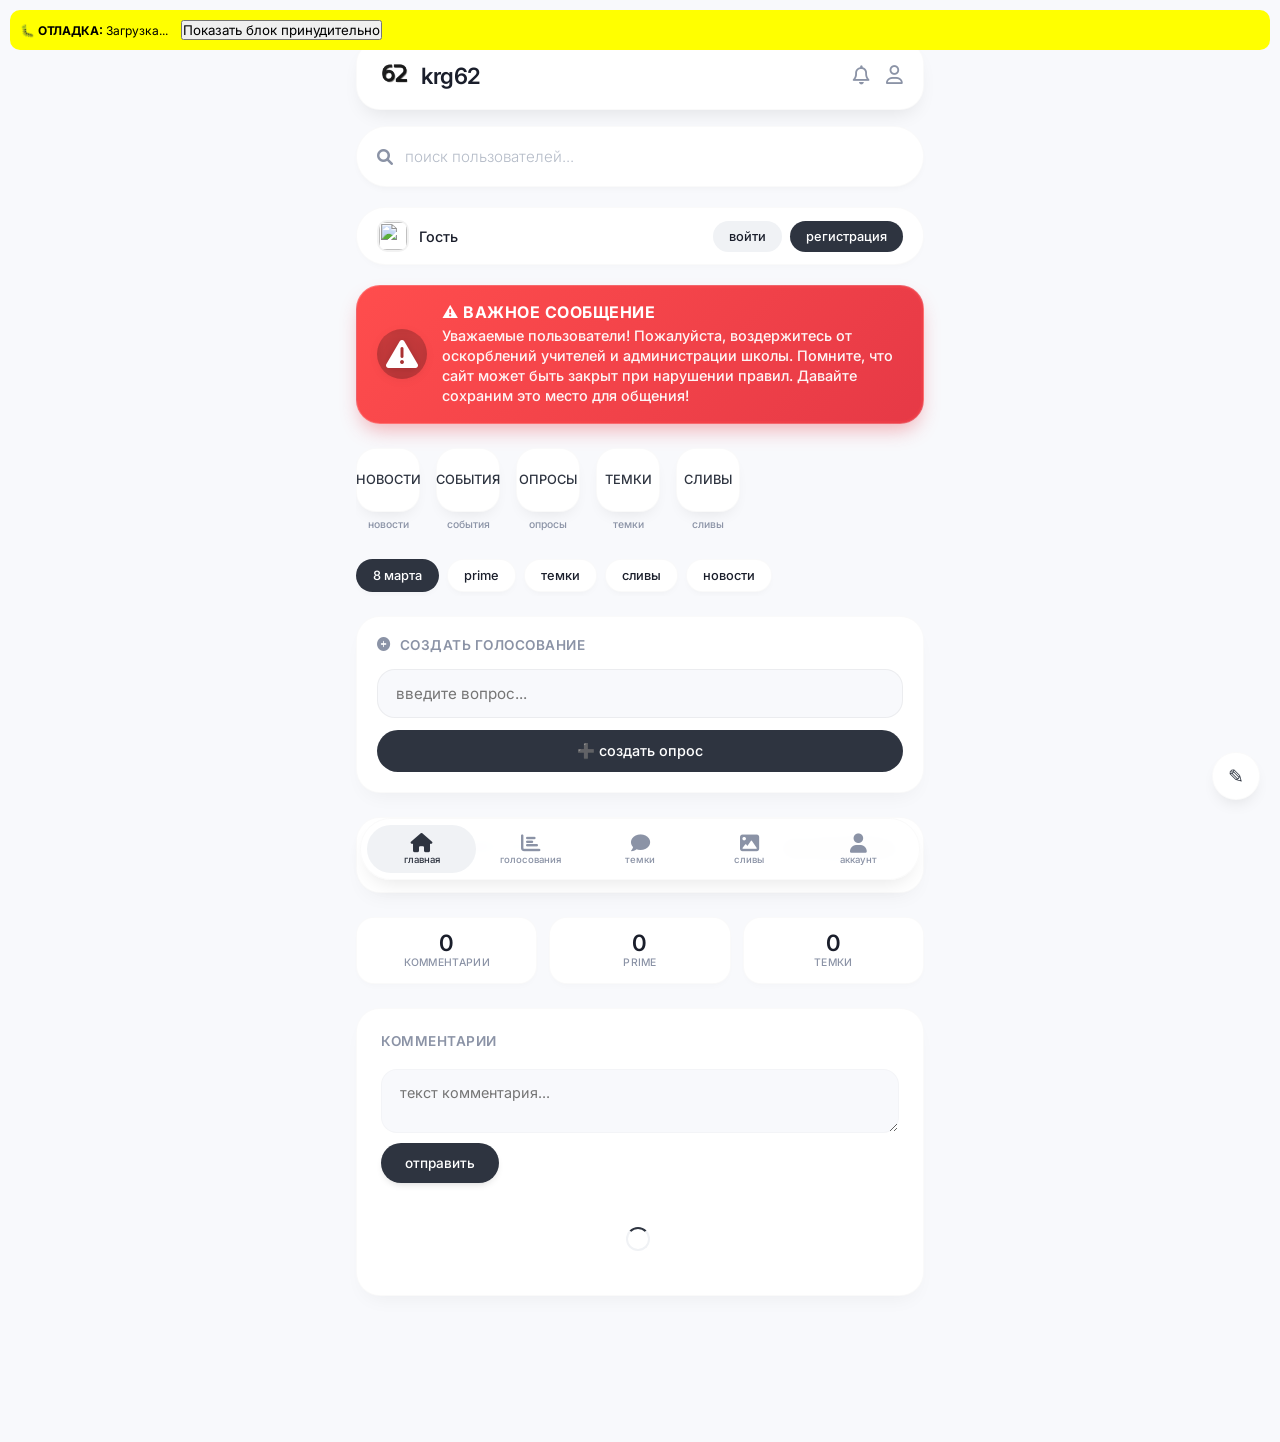
==== commit 806bd801: "Update index.html" ====
--- a/index.html
+++ b/index.html
@@ -368,6 +368,328 @@
             line-height: 1.4;
         }
 
+        /* ========== БЛОК: ИЩУ КЕНТОВ (В ВЕРХНЕЙ ЧАСТИ) ========== */
+        .recommended-section {
+            background: #ffffff;
+            border-radius: 24px;
+            padding: 20px;
+            margin-bottom: 20px;
+            box-shadow: 0 10px 20px -8px rgba(0, 0, 0, 0.05);
+            border: 1px solid rgba(0, 0, 0, 0.02);
+            animation: fadeIn 0.3s;
+        }
+
+        .recommended-header {
+            display: flex;
+            justify-content: space-between;
+            align-items: center;
+            margin-bottom: 20px;
+        }
+
+        .recommended-header h3 {
+            font-size: 0.85rem;
+            font-weight: 600;
+            color: #8b93a6;
+            text-transform: uppercase;
+            letter-spacing: 0.5px;
+            display: flex;
+            align-items: center;
+            gap: 8px;
+        }
+
+        .recommended-header h3 i {
+            color: #667eea;
+            font-size: 1rem;
+        }
+
+        .recommended-badge {
+            background: linear-gradient(135deg, #667eea, #764ba2);
+            color: white;
+            padding: 2px 10px;
+            border-radius: 30px;
+            font-size: 0.65rem;
+            font-weight: 600;
+        }
+
+        .recommended-show-more {
+            color: #2e3440;
+            text-decoration: none;
+            font-size: 0.75rem;
+            font-weight: 500;
+            display: inline-flex;
+            align-items: center;
+            gap: 4px;
+            transition: opacity 0.2s;
+            cursor: pointer;
+        }
+
+        .recommended-show-more:hover {
+            opacity: 0.7;
+        }
+
+        .recommended-list {
+            display: flex;
+            flex-direction: column;
+            gap: 12px;
+        }
+
+        .recommended-card {
+            display: flex;
+            align-items: center;
+            justify-content: space-between;
+            padding: 12px;
+            background: #f8f9fc;
+            border-radius: 18px;
+            transition: all 0.2s;
+            border: 1px solid rgba(0, 0, 0, 0.02);
+        }
+
+        .recommended-card:hover {
+            transform: translateX(4px);
+            background: #ffffff;
+            box-shadow: 0 4px 12px -4px rgba(0, 0, 0, 0.1);
+        }
+
+        .recommended-user {
+            display: flex;
+            align-items: center;
+            gap: 12px;
+            flex: 1;
+            cursor: pointer;
+        }
+
+        .recommended-avatar {
+            width: 48px;
+            height: 48px;
+            border-radius: 16px;
+            overflow: hidden;
+            background: linear-gradient(135deg, #667eea, #764ba2);
+            display: flex;
+            align-items: center;
+            justify-content: center;
+            font-weight: 600;
+            font-size: 1.2rem;
+            color: white;
+            flex-shrink: 0;
+        }
+
+        .recommended-avatar img {
+            width: 100%;
+            height: 100%;
+            object-fit: cover;
+        }
+
+        .recommended-info {
+            flex: 1;
+        }
+
+        .recommended-name {
+            font-weight: 600;
+            color: #1a1e2b;
+            font-size: 0.95rem;
+            display: flex;
+            align-items: center;
+            gap: 6px;
+            flex-wrap: wrap;
+        }
+
+        .recommended-name-badge {
+            background: #f1c40f;
+            color: #1a1e2b;
+            padding: 2px 8px;
+            border-radius: 30px;
+            font-size: 0.6rem;
+            font-weight: 600;
+        }
+
+        .recommended-class {
+            font-size: 0.7rem;
+            color: #8b93a6;
+            margin-top: 4px;
+            display: flex;
+            align-items: center;
+            gap: 8px;
+        }
+
+        .recommended-status {
+            font-size: 0.7rem;
+            color: #27ae60;
+            margin-top: 4px;
+            display: flex;
+            align-items: center;
+            gap: 4px;
+        }
+
+        .recommended-actions {
+            display: flex;
+            gap: 8px;
+        }
+
+        .recommended-btn {
+            background: #f0f2f5;
+            border: none;
+            padding: 8px 16px;
+            border-radius: 30px;
+            font-size: 0.75rem;
+            font-weight: 500;
+            cursor: pointer;
+            transition: all 0.2s;
+            color: #1a1e2b;
+            text-decoration: none;
+            display: inline-flex;
+            align-items: center;
+            gap: 6px;
+        }
+
+        .recommended-btn:hover {
+            background: #e4e6e9;
+            transform: translateY(-1px);
+        }
+
+        .recommended-btn.primary {
+            background: linear-gradient(135deg, #667eea, #764ba2);
+            color: white;
+        }
+
+        .recommended-btn.primary:hover {
+            transform: translateY(-1px);
+            box-shadow: 0 4px 12px -4px rgba(102, 126, 234, 0.4);
+        }
+
+        .recommended-btn.friend-request-sent {
+            background: #2ecc71;
+            color: white;
+            cursor: default;
+        }
+
+        .recommended-btn.friend-request-sent:hover {
+            transform: none;
+            box-shadow: none;
+        }
+
+        .recommended-btn.already-friends {
+            background: #3498db;
+            color: white;
+            cursor: default;
+        }
+
+        .recommended-btn.already-friends:hover {
+            transform: none;
+            box-shadow: none;
+        }
+
+        .empty-recommended {
+            text-align: center;
+            padding: 40px 20px;
+            color: #8b93a6;
+        }
+
+        .empty-recommended i {
+            font-size: 48px;
+            margin-bottom: 12px;
+            opacity: 0.5;
+        }
+
+        .empty-recommended p {
+            font-size: 0.9rem;
+            margin-bottom: 8px;
+        }
+
+        .empty-recommended small {
+            font-size: 0.75rem;
+            color: #b5bcc8;
+        }
+
+        /* INFO БЛОК О НАСТРОЙКЕ */
+        .looking-info {
+            background: #f0f2f5;
+            border-radius: 16px;
+            padding: 12px 16px;
+            margin-bottom: 20px;
+            display: flex;
+            align-items: center;
+            gap: 12px;
+            font-size: 0.8rem;
+            color: #1a1e2b;
+        }
+
+        .looking-info i {
+            font-size: 1.2rem;
+            color: #667eea;
+        }
+
+        .looking-info a {
+            color: #667eea;
+            text-decoration: none;
+            font-weight: 600;
+        }
+
+        .looking-info a:hover {
+            text-decoration: underline;
+        }
+
+        /* Модалка всех рекомендаций */
+        .recommended-modal {
+            position: fixed;
+            top: 0;
+            left: 0;
+            width: 100%;
+            height: 100%;
+            background: rgba(0, 0, 0, 0.5);
+            backdrop-filter: blur(4px);
+            z-index: 10001;
+            display: none;
+            align-items: center;
+            justify-content: center;
+        }
+
+        .recommended-modal-card {
+            background: #ffffff;
+            border-radius: 28px;
+            max-width: 500px;
+            width: 90%;
+            max-height: 80vh;
+            overflow-y: auto;
+            padding: 24px;
+            animation: modalSlide 0.3s;
+        }
+
+        .recommended-modal-header {
+            display: flex;
+            justify-content: space-between;
+            align-items: center;
+            margin-bottom: 20px;
+            padding-bottom: 12px;
+            border-bottom: 1px solid rgba(0, 0, 0, 0.05);
+        }
+
+        .recommended-modal-header h3 {
+            font-size: 1.2rem;
+            font-weight: 600;
+            color: #1a1e2b;
+        }
+
+        .recommended-modal-close {
+            background: #f0f2f5;
+            border: none;
+            width: 36px;
+            height: 36px;
+            border-radius: 18px;
+            cursor: pointer;
+            font-size: 1rem;
+            transition: all 0.2s;
+        }
+
+        .recommended-modal-close:hover {
+            background: #e4e6e9;
+        }
+
+        .recommended-modal-list {
+            display: flex;
+            flex-direction: column;
+            gap: 12px;
+        }
+
         /* STORIES */
         .stories-container {
             margin-bottom: 20px;
@@ -461,380 +783,6 @@
 
         .notification-badge-quick.highlight:hover {
             background: #1a1e2b;
-        }
-
-        /* ========== НОВЫЙ БЛОК: РЕКОМЕНДУЕМЫЕ АККАУНТЫ ========== */
-        .recommended-section {
-            background: #ffffff;
-            border-radius: 24px;
-            padding: 20px;
-            margin-bottom: 24px;
-            box-shadow: 0 10px 20px -8px rgba(0, 0, 0, 0.05);
-            border: 1px solid rgba(0, 0, 0, 0.02);
-            animation: fadeIn 0.3s;
-        }
-
-        .recommended-header {
-            display: flex;
-            justify-content: space-between;
-            align-items: center;
-            margin-bottom: 20px;
-        }
-
-        .recommended-header h3 {
-            font-size: 0.85rem;
-            font-weight: 600;
-            color: #8b93a6;
-            text-transform: uppercase;
-            letter-spacing: 0.5px;
-            display: flex;
-            align-items: center;
-            gap: 8px;
-        }
-
-        .recommended-header h3 i {
-            color: #667eea;
-            font-size: 1rem;
-        }
-
-        .recommended-badge {
-            background: linear-gradient(135deg, #667eea, #764ba2);
-            color: white;
-            padding: 2px 10px;
-            border-radius: 30px;
-            font-size: 0.65rem;
-            font-weight: 600;
-        }
-
-        .recommended-show-more {
-            color: #2e3440;
-            text-decoration: none;
-            font-size: 0.75rem;
-            font-weight: 500;
-            display: inline-flex;
-            align-items: center;
-            gap: 4px;
-            transition: opacity 0.2s;
-            cursor: pointer;
-        }
-
-        .recommended-show-more:hover {
-            opacity: 0.7;
-        }
-
-        .recommended-list {
-            display: flex;
-            flex-direction: column;
-            gap: 12px;
-        }
-
-        .recommended-card {
-            display: flex;
-            align-items: center;
-            justify-content: space-between;
-            padding: 12px;
-            background: #f8f9fc;
-            border-radius: 18px;
-            transition: all 0.2s;
-            border: 1px solid rgba(0, 0, 0, 0.02);
-        }
-
-        .recommended-card:hover {
-            transform: translateX(4px);
-            background: #ffffff;
-            box-shadow: 0 4px 12px -4px rgba(0, 0, 0, 0.1);
-        }
-
-        .recommended-user {
-            display: flex;
-            align-items: center;
-            gap: 12px;
-            flex: 1;
-            cursor: pointer;
-        }
-
-        .recommended-avatar {
-            width: 48px;
-            height: 48px;
-            border-radius: 16px;
-            overflow: hidden;
-            background: linear-gradient(135deg, #667eea, #764ba2);
-            display: flex;
-            align-items: center;
-            justify-content: center;
-            font-weight: 600;
-            font-size: 1.2rem;
-            color: white;
-            flex-shrink: 0;
-        }
-
-        .recommended-avatar img {
-            width: 100%;
-            height: 100%;
-            object-fit: cover;
-        }
-
-        .recommended-info {
-            flex: 1;
-        }
-
-        .recommended-name {
-            font-weight: 600;
-            color: #1a1e2b;
-            font-size: 0.95rem;
-            display: flex;
-            align-items: center;
-            gap: 6px;
-            flex-wrap: wrap;
-        }
-
-        .recommended-name-badge {
-            background: #f1c40f;
-            color: #1a1e2b;
-            padding: 2px 8px;
-            border-radius: 30px;
-            font-size: 0.6rem;
-            font-weight: 600;
-        }
-
-        .recommended-class {
-            font-size: 0.7rem;
-            color: #8b93a6;
-            margin-top: 4px;
-            display: flex;
-            align-items: center;
-            gap: 8px;
-        }
-
-        .recommended-status {
-            font-size: 0.7rem;
-            color: #27ae60;
-            margin-top: 4px;
-            display: flex;
-            align-items: center;
-            gap: 4px;
-        }
-
-        .recommended-actions {
-            display: flex;
-            gap: 8px;
-        }
-
-        .recommended-btn {
-            background: #f0f2f5;
-            border: none;
-            padding: 8px 16px;
-            border-radius: 30px;
-            font-size: 0.75rem;
-            font-weight: 500;
-            cursor: pointer;
-            transition: all 0.2s;
-            color: #1a1e2b;
-            text-decoration: none;
-            display: inline-flex;
-            align-items: center;
-            gap: 6px;
-        }
-
-        .recommended-btn:hover {
-            background: #e4e6e9;
-            transform: translateY(-1px);
-        }
-
-        .recommended-btn.primary {
-            background: linear-gradient(135deg, #667eea, #764ba2);
-            color: white;
-        }
-
-        .recommended-btn.primary:hover {
-            transform: translateY(-1px);
-            box-shadow: 0 4px 12px -4px rgba(102, 126, 234, 0.4);
-        }
-
-        .recommended-btn.friend-request-sent {
-            background: #2ecc71;
-            color: white;
-            cursor: default;
-        }
-
-        .recommended-btn.friend-request-sent:hover {
-            transform: none;
-            box-shadow: none;
-        }
-
-        .recommended-btn.already-friends {
-            background: #3498db;
-            color: white;
-            cursor: default;
-        }
-
-        .recommended-btn.already-friends:hover {
-            transform: none;
-            box-shadow: none;
-        }
-
-        .empty-recommended {
-            text-align: center;
-            padding: 40px 20px;
-            color: #8b93a6;
-        }
-
-        .empty-recommended i {
-            font-size: 48px;
-            margin-bottom: 12px;
-            opacity: 0.5;
-        }
-
-        .empty-recommended p {
-            font-size: 0.9rem;
-            margin-bottom: 8px;
-        }
-
-        .empty-recommended small {
-            font-size: 0.75rem;
-            color: #b5bcc8;
-        }
-
-        /* Модалка всех рекомендаций */
-        .recommended-modal {
-            position: fixed;
-            top: 0;
-            left: 0;
-            width: 100%;
-            height: 100%;
-            background: rgba(0, 0, 0, 0.5);
-            backdrop-filter: blur(4px);
-            z-index: 10001;
-            display: none;
-            align-items: center;
-            justify-content: center;
-        }
-
-        .recommended-modal-card {
-            background: #ffffff;
-            border-radius: 28px;
-            max-width: 500px;
-            width: 90%;
-            max-height: 80vh;
-            overflow-y: auto;
-            padding: 24px;
-            animation: modalSlide 0.3s;
-        }
-
-        .recommended-modal-header {
-            display: flex;
-            justify-content: space-between;
-            align-items: center;
-            margin-bottom: 20px;
-            padding-bottom: 12px;
-            border-bottom: 1px solid rgba(0, 0, 0, 0.05);
-        }
-
-        .recommended-modal-header h3 {
-            font-size: 1.2rem;
-            font-weight: 600;
-            color: #1a1e2b;
-        }
-
-        .recommended-modal-close {
-            background: #f0f2f5;
-            border: none;
-            width: 36px;
-            height: 36px;
-            border-radius: 18px;
-            cursor: pointer;
-            font-size: 1rem;
-            transition: all 0.2s;
-        }
-
-        .recommended-modal-close:hover {
-            background: #e4e6e9;
-        }
-
-        .recommended-modal-list {
-            display: flex;
-            flex-direction: column;
-            gap: 12px;
-        }
-
-        /* TOGGLE SWITCH ДЛЯ "ИЩУ КЕНТОВ" */
-        .looking-toggle {
-            background: #ffffff;
-            border-radius: 24px;
-            padding: 16px 20px;
-            margin-bottom: 20px;
-            display: flex;
-            align-items: center;
-            justify-content: space-between;
-            box-shadow: 0 4px 8px -4px rgba(0, 0, 0, 0.05);
-            border: 1px solid rgba(0, 0, 0, 0.02);
-        }
-
-        .looking-toggle-label {
-            display: flex;
-            align-items: center;
-            gap: 12px;
-        }
-
-        .looking-toggle-label i {
-            font-size: 1.2rem;
-            color: #667eea;
-        }
-
-        .looking-toggle-label span {
-            font-weight: 500;
-            color: #1a1e2b;
-        }
-
-        .toggle-switch {
-            position: relative;
-            display: inline-block;
-            width: 52px;
-            height: 28px;
-        }
-
-        .toggle-switch input {
-            opacity: 0;
-            width: 0;
-            height: 0;
-        }
-
-        .toggle-slider {
-            position: absolute;
-            cursor: pointer;
-            top: 0;
-            left: 0;
-            right: 0;
-            bottom: 0;
-            background-color: #ccc;
-            transition: 0.3s;
-            border-radius: 28px;
-        }
-
-        .toggle-slider:before {
-            position: absolute;
-            content: "";
-            height: 22px;
-            width: 22px;
-            left: 3px;
-            bottom: 3px;
-            background-color: white;
-            transition: 0.3s;
-            border-radius: 50%;
-        }
-
-        input:checked + .toggle-slider {
-            background: linear-gradient(135deg, #667eea, #764ba2);
-        }
-
-        input:checked + .toggle-slider:before {
-            transform: translateX(24px);
-        }
-
-        .looking-hint {
-            font-size: 0.7rem;
-            color: #8b93a6;
-            margin-top: 8px;
         }
 
         /* NOTIFICATION BADGE */
@@ -1949,6 +1897,35 @@
                         <div class="notice-message">Уважаемые пользователи! Пожалуйста, воздержитесь от оскорблений учителей и администрации школы. Помните, что сайт может быть закрыт при нарушении правил. Давайте сохраним это место для общения!</div>
                     </div>
                 </div>
+            </div>
+
+            <!-- ОТЛАДОЧНЫЙ БЛОК - временно, потом удалишь -->
+<div style="background: yellow; padding: 10px; margin: 10px; border-radius: 10px; font-size: 12px; position: fixed; top: 0; left: 0; right: 0; z-index: 99999;">
+    <b>🐛 ОТЛАДКА:</b>
+    <span id="debugInfo">Загрузка...</span>
+    <button onclick="forceShowRecommended()" style="margin-left: 10px;">Показать блок принудительно</button>
+</div>
+            <!-- ========== БЛОК: ИЩУ КЕНТОВ (В ВЕРХНЕЙ ЧАСТИ) ========== -->
+            <div class="recommended-section" id="recommendedSection" style="display: none;">
+                <div class="recommended-header">
+                    <h3>
+                        <i class="fas fa-user-friends"></i>
+                        👥 ищу кентов
+                        <span class="recommended-badge" id="recommendedCount">0</span>
+                    </h3>
+                    <a href="#" class="recommended-show-more" id="showMoreBtn" style="display: none;">
+                        все <i class="fas fa-arrow-right"></i>
+                    </a>
+                </div>
+                <div class="recommended-list" id="recommendedList">
+                    <div class="loader"></div>
+                </div>
+            </div>
+
+            <!-- Информация о настройке для незалогиненных -->
+            <div class="looking-info" id="lookingInfo" style="display: none;">
+                <i class="fas fa-info-circle"></i>
+                <span>Чтобы появиться в этом списке, включите опцию <strong>"я ищу кентов"</strong> в <a href="your_account.html">настройках профиля</a></span>
             </div>
 
             <!-- Stories -->
@@ -1986,35 +1963,6 @@
                 <div class="notification-badge-quick">новости</div>
             </div>
 
-            <!-- TOGGLE "ИЩУ КЕНТОВ" -->
-            <div class="looking-toggle" id="lookingToggleContainer" style="display: none;">
-                <div class="looking-toggle-label">
-                    <i class="fas fa-user-friends"></i>
-                    <span>я ищу кентов</span>
-                </div>
-                <label class="toggle-switch">
-                    <input type="checkbox" id="lookingForFriendsToggle">
-                    <span class="toggle-slider"></span>
-                </label>
-            </div>
-
-            <!-- ========== БЛОК: РЕКОМЕНДУЕМЫЕ АККАУНТЫ ========== -->
-            <div class="recommended-section" id="recommendedSection" style="display: none;">
-                <div class="recommended-header">
-                    <h3>
-                        <i class="fas fa-user-friends"></i>
-                        ищу кентов
-                        <span class="recommended-badge" id="recommendedCount">0</span>
-                    </h3>
-                    <a href="#" class="recommended-show-more" id="showMoreBtn" style="display: none;">
-                        все <i class="fas fa-arrow-right"></i>
-                    </a>
-                </div>
-                <div class="recommended-list" id="recommendedList">
-                    <div class="loader"></div>
-                </div>
-            </div>
-
             <!-- CREATE POLL SECTION -->
             <div class="create-poll">
                 <h3><i class="fas fa-plus-circle"></i> создать голосование</h3>
@@ -2166,7 +2114,6 @@
         let userIp = null;
         let comments = [];
         let lastCommentTime = 0;
-        let currentUser = null;
         let primeUser = null;
         let threadsCount = 0;
         let polls = [];
@@ -2178,7 +2125,7 @@
         let unreadCount = 0;
         let currentFilter = 'all';
         let notificationRealtime = null;
-        let friendRequestsCache = new Map(); // Кеш статусов дружбы
+        let friendRequestsCache = new Map();
 
         // Загружаем данные пользователя из localStorage
         const userId = localStorage.getItem('userId');
@@ -2219,9 +2166,8 @@
                     </a>
                 `;
                 
-                // Показать toggle для "ищу кентов"
-                document.getElementById('lookingToggleContainer').style.display = 'flex';
-                loadLookingForFriendsStatus();
+                // Скрываем информационный блок для незалогиненных
+                document.getElementById('lookingInfo').style.display = 'none';
             } else {
                 authDisplayName.textContent = 'Гость';
                 authAvatar.src = 'https://i.pravatar.cc/300';
@@ -2229,55 +2175,8 @@
                     <a href="login.html" class="auth-btn">войти</a>
                     <a href="register.html" class="auth-btn primary">регистрация</a>
                 `;
-                document.getElementById('lookingToggleContainer').style.display = 'none';
-            }
-        }
-
-        // Загрузка статуса "ищу кентов" для текущего пользователя
-        async function loadLookingForFriendsStatus() {
-            if (!userId) return;
-            
-            try {
-                const { data, error } = await supabaseClient
-                    .from('users')
-                    .select('looking_for_friends')
-                    .eq('id', parseInt(userId))
-                    .single();
-                
-                if (error) throw error;
-                
-                const toggle = document.getElementById('lookingForFriendsToggle');
-                if (toggle) {
-                    toggle.checked = data?.looking_for_friends || false;
-                }
-            } catch (error) {
-                console.error('Ошибка загрузки статуса:', error);
-            }
-        }
-
-        // Обновление статуса "ищу кентов"
-        async function updateLookingForFriendsStatus(value) {
-            if (!userId) return;
-            
-            try {
-                const { error } = await supabaseClient
-                    .from('users')
-                    .update({ looking_for_friends: value })
-                    .eq('id', parseInt(userId));
-                
-                if (error) throw error;
-                
-                showMessage(value ? '✅ вы появитесь в поиске кентов' : '❌ вы скрыты из поиска кентов', 'success');
-                
-                // Перезагружаем рекомендации
-                await loadRecommendedUsers();
-                
-            } catch (error) {
-                console.error('Ошибка обновления статуса:', error);
-                showMessage('ошибка: ' + error.message, 'error');
-                // Возвращаем переключатель в исходное состояние
-                const toggle = document.getElementById('lookingForFriendsToggle');
-                if (toggle) toggle.checked = !value;
+                // Показываем информационный блок для гостей
+                document.getElementById('lookingInfo').style.display = 'flex';
             }
         }
 
@@ -2325,7 +2224,6 @@
                 for (const user of data) {
                     const name = user.display_name || user.nickname;
                     const avatar = user.avatar_url || 'https://i.pravatar.cc/300';
-                    const friendshipStatus = await checkFriendshipStatus(parseInt(user.id));
                     
                     html += `
                         <div class="search-result-item" onclick="goToUserProfile(${user.id})">
@@ -2361,7 +2259,6 @@
         // ФУНКЦИИ ДЛЯ ДРУЗЕЙ
         // ============================================
         
-        // Проверка статуса дружбы между текущим пользователем и указанным
         async function checkFriendshipStatus(targetUserId) {
             if (!userId) return null;
             
@@ -2374,7 +2271,6 @@
                 const currentUserId = parseInt(userId);
                 const friendId = parseInt(targetUserId);
                 
-                // Проверяем, есть ли уже запрос или дружба
                 const { data, error } = await supabaseClient
                     .from('friends')
                     .select('status')
@@ -2388,7 +2284,6 @@
                     if (data.status === 'accepted') {
                         status = 'friends';
                     } else if (data.status === 'pending') {
-                        // Определяем, кто отправил запрос
                         status = 'pending_sent';
                     }
                 }
@@ -2402,7 +2297,6 @@
             }
         }
         
-        // Отправка запроса в друзья
         window.sendFriendRequest = async function(friendId, friendName, buttonElement) {
             if (!userId || !userNickname) {
                 showMessage('войдите, чтобы добавить в друзья', 'error');
@@ -2418,7 +2312,6 @@
                 return;
             }
             
-            // Проверяем текущий статус
             const status = await checkFriendshipStatus(targetId);
             if (status === 'friends') {
                 showMessage('этот пользователь уже в друзьях', 'error');
@@ -2441,20 +2334,16 @@
                 
                 if (error) throw error;
                 
-                // Обновляем кеш
                 friendRequestsCache.set(`${userId}-${friendId}`, 'pending_sent');
                 
                 showMessage(`✅ запрос дружбы отправлен ${friendName}`, 'success');
                 
-                // Отправляем уведомление
                 await sendFriendRequestNotification(targetId, userNickname);
                 
-                // Обновляем кнопку, если передан элемент
                 if (buttonElement) {
                     updateFriendButtonUI(buttonElement, 'pending_sent');
                 }
                 
-                // Перезагружаем рекомендации для обновления кнопок
                 await loadRecommendedUsers();
                 
             } catch (error) {
@@ -2463,7 +2352,6 @@
             }
         };
         
-        // Обновление UI кнопки в зависимости от статуса
         function updateFriendButtonUI(button, status) {
             if (status === 'friends') {
                 button.innerHTML = '<i class="fas fa-check"></i> друзья';
@@ -2951,7 +2839,6 @@
                 const initial = displayName.charAt(0).toUpperCase();
                 const statusText = user.status && user.status !== 'Статус не установлен' ? user.status : null;
                 
-                // Проверяем статус дружбы
                 let friendshipStatus = null;
                 let buttonHtml = '';
                 
@@ -3115,11 +3002,6 @@
             e.preventDefault();
             showAllRecommendations();
         });
-        
-        // Обработчик переключателя "ищу кентов"
-        document.getElementById('lookingForFriendsToggle')?.addEventListener('change', (e) => {
-            updateLookingForFriendsStatus(e.target.checked);
-        });
 
         // ============================================
         // ОСТАЛЬНЫЕ ФУНКЦИИ
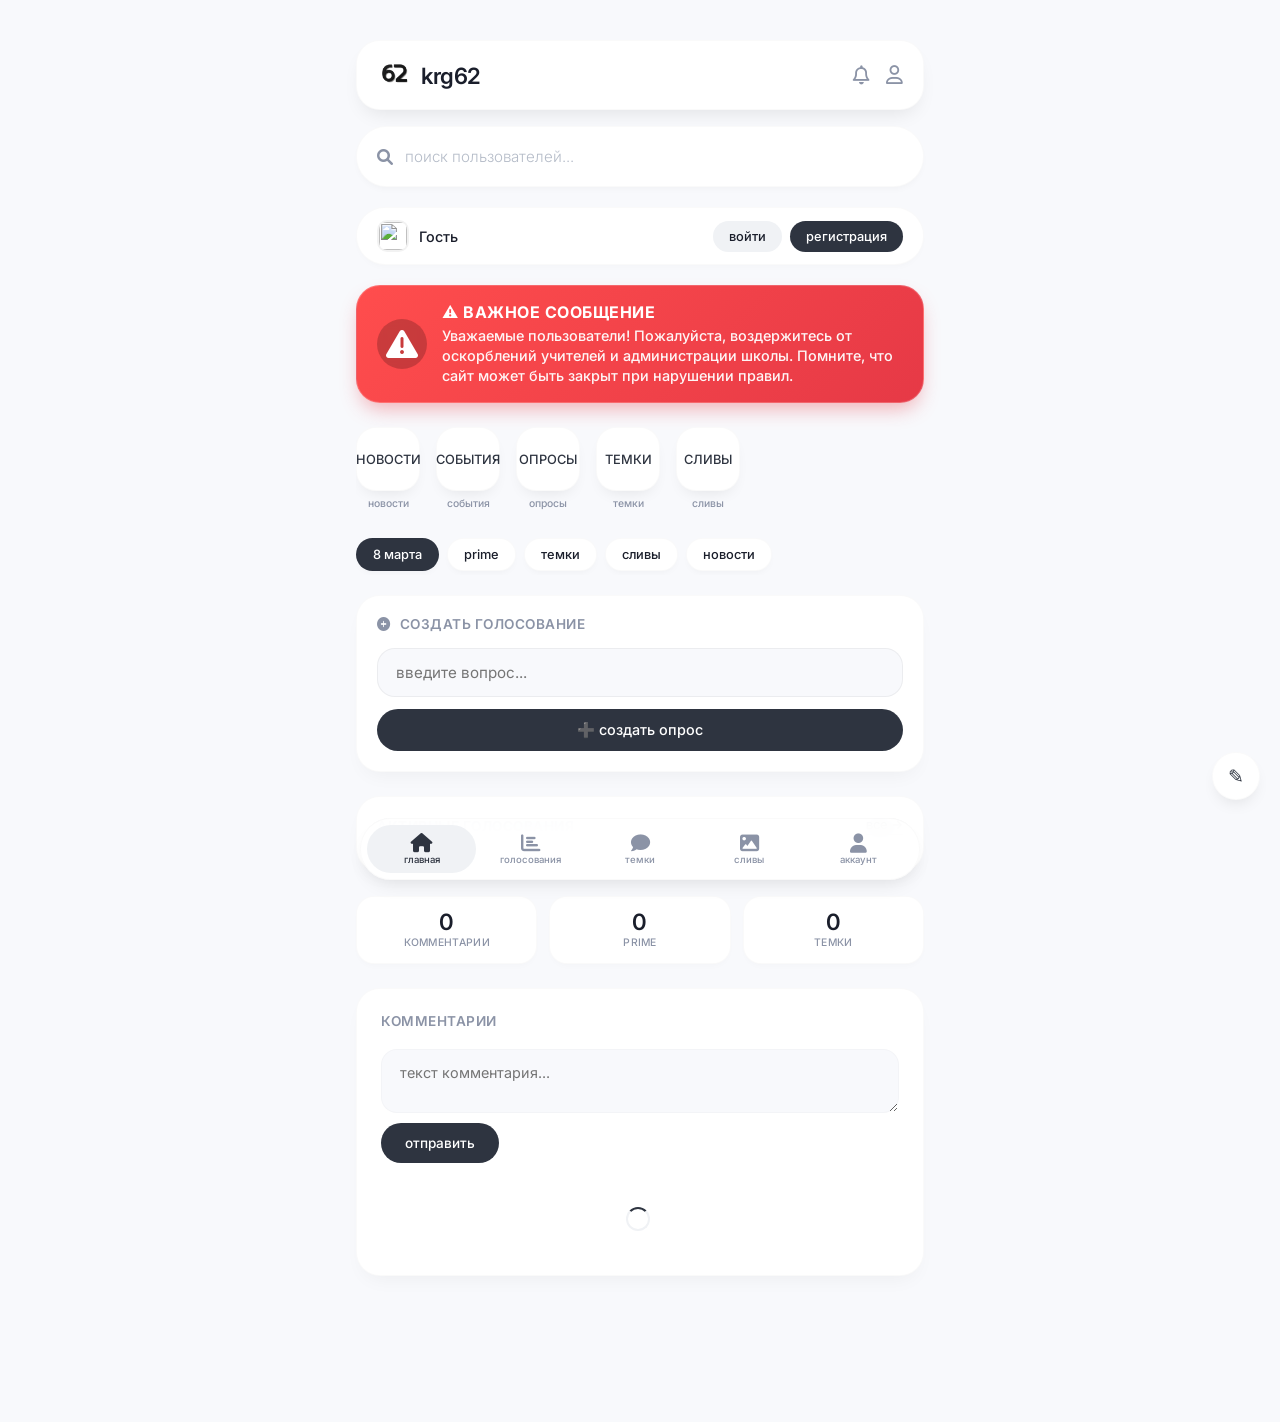
==== commit c8224a8b: "Update index.html" ====
--- a/index.html
+++ b/index.html
@@ -1,1848 +1,368 @@
 <!DOCTYPE html>
 <html lang="ru">
 <head>
-    <meta charset="UTF-8">
-    <meta name="viewport" content="width=device-width, initial-scale=1.0, maximum-scale=1.0, user-scalable=yes">
-    <title>krg62 | главная</title>
-    <link rel="preconnect" href="https://fonts.googleapis.com">
-    <link rel="preconnect" href="https://fonts.gstatic.com" crossorigin>
-    <link href="https://fonts.googleapis.com/css2?family=Inter:wght@300;400;500;600;700&display=swap" rel="stylesheet">
-    <style>
-        * {
-            margin: 0;
-            padding: 0;
-            box-sizing: border-box;
-            font-family: 'Inter', -apple-system, BlinkMacSystemFont, sans-serif;
-        }
-
-        body {
-            background: #f8f9fc;
-            min-height: 100vh;
-            display: flex;
-            justify-content: center;
-            align-items: flex-start;
-            padding: 32px 0;
-        }
-
-        .container {
-            max-width: 600px;
-            width: 100%;
-            background: #f8f9fc;
-            position: relative;
-            padding: 0 16px;
-        }
-
-        .main-content {
-            display: block;
-            padding-bottom: 90px;
-        }
-
-        /* HEADER */
-        .header {
-            background: #ffffff;
-            border-radius: 24px;
-            padding: 16px 20px;
-            margin: 8px 0 16px 0;
-            box-shadow: 0 10px 20px -8px rgba(0, 0, 0, 0.1);
-            border: 1px solid rgba(0, 0, 0, 0.02);
-        }
-
-        .header-content {
-            display: flex;
-            justify-content: space-between;
-            align-items: center;
-        }
-
-        .logo {
-            display: flex;
-            align-items: center;
-            gap: 8px;
-        }
-
-        .logo-img {
-            height: 36px;
-            width: auto;
-            object-fit: contain;
-        }
-
-        .logo h1 {
-            font-size: 1.4rem;
-            font-weight: 600;
-            color: #1a1e2b;
-            letter-spacing: -0.5px;
-        }
-
-        .header-icons {
-            display: flex;
-            gap: 16px;
-            align-items: center;
-        }
-
-        .header-icon {
-            font-size: 1.2rem;
-            color: #8b93a6;
-            transition: color 0.2s;
-            cursor: pointer;
-            text-decoration: none;
-            position: relative;
-        }
-
-        .header-icon:hover {
-            color: #2e3440;
-        }
-
-        @media (max-width: 600px) {
-            .logo-img {
-                height: 28px;
-            }
-        }
-
-        /* SEARCH BAR */
-        .search-container {
-            position: relative;
-            margin-bottom: 20px;
-        }
-
-        .search-bar {
-            background: #ffffff;
-            border-radius: 40px;
-            padding: 8px 20px;
-            display: flex;
-            align-items: center;
-            gap: 12px;
-            box-shadow: 0 4px 8px -4px rgba(0, 0, 0, 0.05);
-            border: 1px solid rgba(0, 0, 0, 0.02);
-        }
-
-        .search-icon {
-            color: #8b93a6;
-            font-size: 1rem;
-        }
-
-        .search-input {
-            flex: 1;
-            border: none;
-            padding: 12px 0;
-            font-size: 0.95rem;
-            background: transparent;
-            outline: none;
-        }
-
-        .search-input::placeholder {
-            color: #b5bcc8;
-            font-weight: 300;
-        }
-
-        .search-results {
-            position: absolute;
-            top: 100%;
-            left: 0;
-            right: 0;
-            background: #ffffff;
-            border-radius: 20px;
-            margin-top: 8px;
-            box-shadow: 0 10px 20px -8px rgba(0, 0, 0, 0.15);
-            border: 1px solid rgba(0, 0, 0, 0.02);
-            z-index: 1000;
-            max-height: 300px;
-            overflow-y: auto;
-            display: none;
-        }
-
-        .search-results.active {
-            display: block;
-        }
-
-        .search-result-item {
-            display: flex;
-            align-items: center;
-            gap: 12px;
-            padding: 12px 16px;
-            border-bottom: 1px solid rgba(0, 0, 0, 0.02);
-            cursor: pointer;
-            transition: background 0.2s;
-        }
-
-        .search-result-item:hover {
-            background: #f8f9fc;
-        }
-
-        .search-result-item:last-child {
-            border-bottom: none;
-        }
-
-        .result-avatar {
-            width: 40px;
-            height: 40px;
-            border-radius: 12px;
-            overflow: hidden;
-            border: 2px solid rgba(0, 0, 0, 0.05);
-        }
-
-        .result-avatar img {
-            width: 100%;
-            height: 100%;
-            object-fit: cover;
-        }
-
-        .result-info {
-            flex: 1;
-        }
-
-        .result-name {
-            font-weight: 600;
-            color: #1a1e2b;
-            margin-bottom: 2px;
-            display: flex;
-            align-items: center;
-            gap: 6px;
-        }
-
-        .result-class {
-            font-size: 0.7rem;
-            color: #8b93a6;
-            display: flex;
-            align-items: center;
-            gap: 4px;
-        }
-
-        .result-badge {
-            background: #f1c40f;
-            color: #1a1e2b;
-            padding: 2px 6px;
-            border-radius: 30px;
-            font-size: 0.6rem;
-            font-weight: 600;
-        }
-
-        .no-results {
-            padding: 20px;
-            text-align: center;
-            color: #8b93a6;
-            font-size: 0.9rem;
-        }
-
-        /* AUTH STATUS BAR */
-        .auth-status-bar {
-            background: #ffffff;
-            border-radius: 40px;
-            padding: 12px 20px;
-            margin-bottom: 20px;
-            box-shadow: 0 4px 8px -4px rgba(0, 0, 0, 0.03);
-            border: 1px solid rgba(0, 0, 0, 0.02);
-            display: flex;
-            align-items: center;
-            justify-content: space-between;
-            animation: slideDown 0.3s;
-        }
-
-        .auth-info {
-            display: flex;
-            align-items: center;
-            gap: 10px;
-        }
-
-        .auth-avatar {
-            width: 32px;
-            height: 32px;
-            border-radius: 10px;
-            overflow: hidden;
-            border: 2px solid rgba(0, 0, 0, 0.05);
-        }
-
-        .auth-avatar img {
-            width: 100%;
-            height: 100%;
-            object-fit: cover;
-        }
-
-        .auth-welcome {
-            font-size: 0.9rem;
-            color: #1a1e2b;
-            font-weight: 500;
-        }
-
-        .auth-name {
-            font-weight: 600;
-            color: #2e3440;
-        }
-
-        .auth-badge {
-            background: #f1c40f;
-            color: #1a1e2b;
-            padding: 2px 8px;
-            border-radius: 30px;
-            font-size: 0.65rem;
-            font-weight: 600;
-            margin-left: 6px;
-        }
-
-        .auth-buttons {
-            display: flex;
-            gap: 8px;
-        }
-
-        .auth-btn {
-            background: #f0f2f5;
-            border: none;
-            padding: 8px 16px;
-            border-radius: 30px;
-            font-weight: 500;
-            font-size: 0.8rem;
-            cursor: pointer;
-            transition: all 0.2s;
-            text-decoration: none;
-            color: #1a1e2b;
-            display: inline-flex;
-            align-items: center;
-            gap: 4px;
-        }
-
-        .auth-btn:hover {
-            background: #e4e6e9;
-        }
-
-        .auth-btn.primary {
-            background: #2e3440;
-            color: white;
-        }
-
-        .auth-btn.primary:hover {
-            background: #1a1e2b;
-        }
-
-        /* ВАЖНОЕ УВЕДОМЛЕНИЕ */
-        .important-notice {
-            background: linear-gradient(135deg, #ff4d4d, #e63946);
-            border-radius: 24px;
-            padding: 16px 20px;
-            margin-bottom: 20px;
-            color: white;
-            box-shadow: 0 10px 20px -5px rgba(230, 57, 70, 0.4), 0 0 0 2px rgba(255, 77, 77, 0.2) inset;
-            animation: pulse 2s infinite;
-            border: 1px solid rgba(255, 255, 255, 0.2);
-        }
-
-        @keyframes pulse {
-            0% { box-shadow: 0 10px 20px -5px rgba(230, 57, 70, 0.4); }
-            50% { box-shadow: 0 15px 30px -5px rgba(230, 57, 70, 0.8); }
-            100% { box-shadow: 0 10px 20px -5px rgba(230, 57, 70, 0.4); }
-        }
-
-        .notice-content {
-            display: flex;
-            align-items: center;
-            gap: 15px;
-            flex-wrap: wrap;
-        }
-
-        .notice-icon {
-            font-size: 2rem;
-            filter: drop-shadow(0 2px 4px rgba(0,0,0,0.2));
-            background: rgba(0, 0, 0, 0.2);
-            width: 50px;
-            height: 50px;
-            border-radius: 25px;
-            display: flex;
-            align-items: center;
-            justify-content: center;
-            backdrop-filter: blur(4px);
-        }
-
-        .notice-text {
-            flex: 1;
-        }
-
-        .notice-title {
-            font-weight: 700;
-            font-size: 1rem;
-            margin-bottom: 4px;
-            text-transform: uppercase;
-            letter-spacing: 0.5px;
-        }
-
-        .notice-message {
-            font-weight: 500;
-            font-size: 0.9rem;
-            opacity: 0.95;
-            line-height: 1.4;
-        }
-
-        /* ========== БЛОК: ИЩУ КЕНТОВ (В ВЕРХНЕЙ ЧАСТИ) ========== */
-        .recommended-section {
-            background: #ffffff;
-            border-radius: 24px;
-            padding: 20px;
-            margin-bottom: 20px;
-            box-shadow: 0 10px 20px -8px rgba(0, 0, 0, 0.05);
-            border: 1px solid rgba(0, 0, 0, 0.02);
-            animation: fadeIn 0.3s;
-        }
-
-        .recommended-header {
-            display: flex;
-            justify-content: space-between;
-            align-items: center;
-            margin-bottom: 20px;
-        }
-
-        .recommended-header h3 {
-            font-size: 0.85rem;
-            font-weight: 600;
-            color: #8b93a6;
-            text-transform: uppercase;
-            letter-spacing: 0.5px;
-            display: flex;
-            align-items: center;
-            gap: 8px;
-        }
-
-        .recommended-header h3 i {
-            color: #667eea;
-            font-size: 1rem;
-        }
-
-        .recommended-badge {
-            background: linear-gradient(135deg, #667eea, #764ba2);
-            color: white;
-            padding: 2px 10px;
-            border-radius: 30px;
-            font-size: 0.65rem;
-            font-weight: 600;
-        }
-
-        .recommended-show-more {
-            color: #2e3440;
-            text-decoration: none;
-            font-size: 0.75rem;
-            font-weight: 500;
-            display: inline-flex;
-            align-items: center;
-            gap: 4px;
-            transition: opacity 0.2s;
-            cursor: pointer;
-        }
-
-        .recommended-show-more:hover {
-            opacity: 0.7;
-        }
-
-        .recommended-list {
-            display: flex;
-            flex-direction: column;
-            gap: 12px;
-        }
-
-        .recommended-card {
-            display: flex;
-            align-items: center;
-            justify-content: space-between;
-            padding: 12px;
-            background: #f8f9fc;
-            border-radius: 18px;
-            transition: all 0.2s;
-            border: 1px solid rgba(0, 0, 0, 0.02);
-        }
-
-        .recommended-card:hover {
-            transform: translateX(4px);
-            background: #ffffff;
-            box-shadow: 0 4px 12px -4px rgba(0, 0, 0, 0.1);
-        }
-
-        .recommended-user {
-            display: flex;
-            align-items: center;
-            gap: 12px;
-            flex: 1;
-            cursor: pointer;
-        }
-
-        .recommended-avatar {
-            width: 48px;
-            height: 48px;
-            border-radius: 16px;
-            overflow: hidden;
-            background: linear-gradient(135deg, #667eea, #764ba2);
-            display: flex;
-            align-items: center;
-            justify-content: center;
-            font-weight: 600;
-            font-size: 1.2rem;
-            color: white;
-            flex-shrink: 0;
-        }
-
-        .recommended-avatar img {
-            width: 100%;
-            height: 100%;
-            object-fit: cover;
-        }
-
-        .recommended-info {
-            flex: 1;
-        }
-
-        .recommended-name {
-            font-weight: 600;
-            color: #1a1e2b;
-            font-size: 0.95rem;
-            display: flex;
-            align-items: center;
-            gap: 6px;
-            flex-wrap: wrap;
-        }
-
-        .recommended-name-badge {
-            background: #f1c40f;
-            color: #1a1e2b;
-            padding: 2px 8px;
-            border-radius: 30px;
-            font-size: 0.6rem;
-            font-weight: 600;
-        }
-
-        .recommended-class {
-            font-size: 0.7rem;
-            color: #8b93a6;
-            margin-top: 4px;
-            display: flex;
-            align-items: center;
-            gap: 8px;
-        }
-
-        .recommended-status {
-            font-size: 0.7rem;
-            color: #27ae60;
-            margin-top: 4px;
-            display: flex;
-            align-items: center;
-            gap: 4px;
-        }
-
-        .recommended-actions {
-            display: flex;
-            gap: 8px;
-        }
-
-        .recommended-btn {
-            background: #f0f2f5;
-            border: none;
-            padding: 8px 16px;
-            border-radius: 30px;
-            font-size: 0.75rem;
-            font-weight: 500;
-            cursor: pointer;
-            transition: all 0.2s;
-            color: #1a1e2b;
-            text-decoration: none;
-            display: inline-flex;
-            align-items: center;
-            gap: 6px;
-        }
-
-        .recommended-btn:hover {
-            background: #e4e6e9;
-            transform: translateY(-1px);
-        }
-
-        .recommended-btn.primary {
-            background: linear-gradient(135deg, #667eea, #764ba2);
-            color: white;
-        }
-
-        .recommended-btn.primary:hover {
-            transform: translateY(-1px);
-            box-shadow: 0 4px 12px -4px rgba(102, 126, 234, 0.4);
-        }
-
-        .recommended-btn.friend-request-sent {
-            background: #2ecc71;
-            color: white;
-            cursor: default;
-        }
-
-        .recommended-btn.friend-request-sent:hover {
-            transform: none;
-            box-shadow: none;
-        }
-
-        .recommended-btn.already-friends {
-            background: #3498db;
-            color: white;
-            cursor: default;
-        }
-
-        .recommended-btn.already-friends:hover {
-            transform: none;
-            box-shadow: none;
-        }
-
-        .empty-recommended {
-            text-align: center;
-            padding: 40px 20px;
-            color: #8b93a6;
-        }
-
-        .empty-recommended i {
-            font-size: 48px;
-            margin-bottom: 12px;
-            opacity: 0.5;
-        }
-
-        .empty-recommended p {
-            font-size: 0.9rem;
-            margin-bottom: 8px;
-        }
-
-        .empty-recommended small {
-            font-size: 0.75rem;
-            color: #b5bcc8;
-        }
-
-        /* INFO БЛОК О НАСТРОЙКЕ */
-        .looking-info {
-            background: #f0f2f5;
-            border-radius: 16px;
-            padding: 12px 16px;
-            margin-bottom: 20px;
-            display: flex;
-            align-items: center;
-            gap: 12px;
-            font-size: 0.8rem;
-            color: #1a1e2b;
-        }
-
-        .looking-info i {
-            font-size: 1.2rem;
-            color: #667eea;
-        }
-
-        .looking-info a {
-            color: #667eea;
-            text-decoration: none;
-            font-weight: 600;
-        }
-
-        .looking-info a:hover {
-            text-decoration: underline;
-        }
-
-        /* Модалка всех рекомендаций */
-        .recommended-modal {
-            position: fixed;
-            top: 0;
-            left: 0;
-            width: 100%;
-            height: 100%;
-            background: rgba(0, 0, 0, 0.5);
-            backdrop-filter: blur(4px);
-            z-index: 10001;
-            display: none;
-            align-items: center;
-            justify-content: center;
-        }
-
-        .recommended-modal-card {
-            background: #ffffff;
-            border-radius: 28px;
-            max-width: 500px;
-            width: 90%;
-            max-height: 80vh;
-            overflow-y: auto;
-            padding: 24px;
-            animation: modalSlide 0.3s;
-        }
-
-        .recommended-modal-header {
-            display: flex;
-            justify-content: space-between;
-            align-items: center;
-            margin-bottom: 20px;
-            padding-bottom: 12px;
-            border-bottom: 1px solid rgba(0, 0, 0, 0.05);
-        }
-
-        .recommended-modal-header h3 {
-            font-size: 1.2rem;
-            font-weight: 600;
-            color: #1a1e2b;
-        }
-
-        .recommended-modal-close {
-            background: #f0f2f5;
-            border: none;
-            width: 36px;
-            height: 36px;
-            border-radius: 18px;
-            cursor: pointer;
-            font-size: 1rem;
-            transition: all 0.2s;
-        }
-
-        .recommended-modal-close:hover {
-            background: #e4e6e9;
-        }
-
-        .recommended-modal-list {
-            display: flex;
-            flex-direction: column;
-            gap: 12px;
-        }
-
-        /* STORIES */
-        .stories-container {
-            margin-bottom: 20px;
-        }
-
-        .stories-scroll {
-            display: flex;
-            gap: 16px;
-            overflow-x: auto;
-            scrollbar-width: none;
-            padding: 4px 0;
-        }
-
-        .stories-scroll::-webkit-scrollbar {
-            display: none;
-        }
-
-        .story-item {
-            display: flex;
-            flex-direction: column;
-            align-items: center;
-            gap: 6px;
-            min-width: 64px;
-            cursor: pointer;
-        }
-
-        .story-avatar {
-            width: 64px;
-            height: 64px;
-            border-radius: 20px;
-            background: #ffffff;
-            box-shadow: 0 8px 16px -8px rgba(0, 0, 0, 0.1);
-            border: 1px solid rgba(0,0,0,0.02);
-            display: flex;
-            align-items: center;
-            justify-content: center;
-            color: #2e3440;
-            font-weight: 500;
-            font-size: 0.8rem;
-            text-transform: uppercase;
-            transition: transform 0.2s;
-        }
-
-        .story-item:hover .story-avatar {
-            transform: translateY(-2px);
-        }
-
-        .story-name {
-            font-size: 0.65rem;
-            font-weight: 500;
-            color: #8b93a6;
-        }
-
-        /* QUICK NOTIFICATIONS */
-        .quick-notifications {
-            display: flex;
-            gap: 8px;
-            overflow-x: auto;
-            scrollbar-width: none;
-            margin-bottom: 20px;
-            padding: 4px 0;
-        }
-
-        .quick-notifications::-webkit-scrollbar {
-            display: none;
-        }
-
-        .notification-badge-quick {
-            background: #ffffff;
-            border-radius: 30px;
-            padding: 8px 16px;
-            font-size: 0.8rem;
-            font-weight: 500;
-            color: #1a1e2b;
-            white-space: nowrap;
-            box-shadow: 0 4px 8px -4px rgba(0, 0, 0, 0.05);
-            border: 1px solid rgba(0, 0, 0, 0.02);
-            transition: all 0.2s;
-            cursor: pointer;
-        }
-
-        .notification-badge-quick:hover {
-            background: #f0f2f5;
-            transform: translateY(-1px);
-        }
-
-        .notification-badge-quick.highlight {
-            background: #2e3440;
-            color: white;
-        }
-
-        .notification-badge-quick.highlight:hover {
-            background: #1a1e2b;
-        }
-
-        /* NOTIFICATION BADGE */
-        .notification-badge {
-            position: absolute;
-            top: -5px;
-            right: -8px;
-            background: #e74c3c;
-            color: white;
-            font-size: 0.65rem;
-            font-weight: 600;
-            min-width: 18px;
-            height: 18px;
-            border-radius: 9px;
-            display: flex;
-            align-items: center;
-            justify-content: center;
-            padding: 0 4px;
-            border: 2px solid #ffffff;
-            box-shadow: 0 2px 4px rgba(0,0,0,0.1);
-        }
-
-        /* NOTIFICATION CENTER */
-        .notification-center {
-            position: fixed;
-            top: 0;
-            right: -100%;
-            width: 100%;
-            max-width: 400px;
-            height: 100vh;
-            background: #ffffff;
-            box-shadow: -5px 0 20px rgba(0,0,0,0.1);
-            transition: right 0.3s ease;
-            z-index: 10000;
-            display: flex;
-            flex-direction: column;
-        }
-
-        .notification-center.active {
-            right: 0;
-        }
-
-        .notification-header {
-            padding: 20px;
-            border-bottom: 1px solid rgba(0, 0, 0, 0.05);
-            display: flex;
-            justify-content: space-between;
-            align-items: center;
-        }
-
-        .notification-header h2 {
-            font-size: 1.2rem;
-            font-weight: 600;
-            color: #1a1e2b;
-            display: flex;
-            align-items: center;
-            gap: 8px;
-        }
-
-        .notification-close {
-            background: #f0f2f5;
-            border: none;
-            width: 36px;
-            height: 36px;
-            border-radius: 18px;
-            display: flex;
-            align-items: center;
-            justify-content: center;
-            cursor: pointer;
-            transition: all 0.2s;
-        }
-
-        .notification-close:hover {
-            background: #e4e6e9;
-        }
-
-        .notification-tabs {
-            display: flex;
-            gap: 8px;
-            padding: 16px 20px;
-            border-bottom: 1px solid rgba(0, 0, 0, 0.05);
-            overflow-x: auto;
-            scrollbar-width: none;
-        }
-
-        .notification-tabs::-webkit-scrollbar {
-            display: none;
-        }
-
-        .notification-tab {
-            background: #f0f2f5;
-            border: none;
-            padding: 8px 16px;
-            border-radius: 30px;
-            font-weight: 500;
-            font-size: 0.85rem;
-            color: #8b93a6;
-            cursor: pointer;
-            transition: all 0.2s;
-            white-space: nowrap;
-        }
-
-        .notification-tab:hover {
-            background: #e4e6e9;
-            color: #2e3440;
-        }
-
-        .notification-tab.active {
-            background: #2e3440;
-            color: white;
-        }
-
-        .notification-list {
-            flex: 1;
-            overflow-y: auto;
-            padding: 16px;
-            display: flex;
-            flex-direction: column;
-            gap: 12px;
-        }
-
-        .notification-item {
-            background: #f8f9fc;
-            border-radius: 18px;
-            padding: 16px;
-            border: 1px solid rgba(0, 0, 0, 0.02);
-            transition: all 0.2s;
-            cursor: pointer;
-            position: relative;
-        }
-
-        .notification-item:hover {
-            transform: translateX(4px);
-            box-shadow: 0 4px 12px -4px rgba(0, 0, 0, 0.1);
-        }
-
-        .notification-item.unread {
-            border-left: 4px solid #2e3440;
-            background: #ffffff;
-        }
-
-        .notification-item.urgent {
-            border-left-color: #e74c3c;
-        }
-
-        .notification-item.urgent .notification-title {
-            color: #e74c3c;
-        }
-
-        .notification-item.automatic {
-            border-left-color: #3498db;
-        }
-
-        .notification-item.manual {
-            border-left-color: #f1c40f;
-        }
-
-        .notification-header-row {
-            display: flex;
-            justify-content: space-between;
-            align-items: flex-start;
-            margin-bottom: 8px;
-        }
-
-        .notification-title {
-            font-weight: 600;
-            color: #1a1e2b;
-            font-size: 0.95rem;
-            display: flex;
-            align-items: center;
-            gap: 6px;
-        }
-
-        .notification-icon {
-            width: 24px;
-            height: 24px;
-            border-radius: 12px;
-            display: flex;
-            align-items: center;
-            justify-content: center;
-            font-size: 0.9rem;
-        }
-
-        .notification-type-badge {
-            background: #f0f2f5;
-            padding: 2px 8px;
-            border-radius: 30px;
-            font-size: 0.65rem;
-            font-weight: 600;
-            color: #8b93a6;
-        }
-
-        .notification-message {
-            color: #1a1e2b;
-            font-size: 0.9rem;
-            line-height: 1.5;
-            margin-bottom: 12px;
-        }
-
-        .notification-meta {
-            display: flex;
-            gap: 16px;
-            color: #8b93a6;
-            font-size: 0.7rem;
-        }
-
-        .notification-meta span {
-            display: flex;
-            align-items: center;
-            gap: 4px;
-        }
-
-        .notification-dot {
-            width: 8px;
-            height: 8px;
-            border-radius: 4px;
-            background: #2e3440;
-            position: absolute;
-            top: 16px;
-            right: 16px;
-        }
-
-        .empty-notifications {
-            text-align: center;
-            padding: 40px 20px;
-            color: #8b93a6;
-        }
-
-        .empty-notifications i {
-            font-size: 48px;
-            margin-bottom: 16px;
-            opacity: 0.5;
-        }
-
-        /* OVERLAY */
-        .notification-overlay {
-            position: fixed;
-            top: 0;
-            left: 0;
-            width: 100%;
-            height: 100%;
-            background: rgba(0, 0, 0, 0.3);
-            backdrop-filter: blur(4px);
-            z-index: 9999;
-            display: none;
-        }
-
-        .notification-overlay.active {
-            display: block;
-        }
-
-        /* CREATE POLL SECTION */
-        .create-poll {
-            background: #ffffff;
-            border-radius: 24px;
-            padding: 20px;
-            margin-bottom: 24px;
-            box-shadow: 0 10px 20px -8px rgba(0, 0, 0, 0.05);
-            border: 1px solid rgba(0, 0, 0, 0.02);
-        }
-
-        .create-poll h3 {
-            font-size: 0.85rem;
-            font-weight: 600;
-            color: #8b93a6;
-            text-transform: uppercase;
-            letter-spacing: 0.5px;
-            margin-bottom: 16px;
-            display: flex;
-            align-items: center;
-            gap: 8px;
-        }
-
-        .poll-input {
-            width: 100%;
-            padding: 14px 18px;
-            border: 1px solid rgba(0, 0, 0, 0.05);
-            border-radius: 18px;
-            font-size: 0.95rem;
-            background: #f8f9fc;
-            transition: border-color 0.2s;
-            margin-bottom: 12px;
-        }
-
-        .poll-input:focus {
-            outline: none;
-            border-color: #2e3440;
-            background: #ffffff;
-        }
-
-        .create-poll-btn {
-            background: #2e3440;
-            color: white;
-            border: none;
-            padding: 12px 20px;
-            border-radius: 30px;
-            font-weight: 500;
-            font-size: 0.9rem;
-            cursor: pointer;
-            transition: background 0.2s;
-            width: 100%;
-        }
-
-        .create-poll-btn:hover {
-            background: #1a1e2b;
-        }
-
-        .create-poll-btn:disabled {
-            background: #8b93a6;
-            cursor: not-allowed;
-        }
-
-        /* ACTIVE POLLS */
-        .active-polls {
-            background: #ffffff;
-            border-radius: 24px;
-            padding: 20px;
-            margin-bottom: 24px;
-            box-shadow: 0 10px 20px -8px rgba(0, 0, 0, 0.05);
-            border: 1px solid rgba(0, 0, 0, 0.02);
-        }
-
-        .section-header {
-            display: flex;
-            justify-content: space-between;
-            align-items: center;
-            margin-bottom: 16px;
-        }
-
-        .section-header h3 {
-            font-size: 0.85rem;
-            font-weight: 600;
-            color: #8b93a6;
-            text-transform: uppercase;
-            letter-spacing: 0.5px;
-        }
-
-        .section-link {
-            color: #2e3440;
-            text-decoration: none;
-            font-size: 0.8rem;
-            font-weight: 500;
-            border-bottom: 1px solid #2e3440;
-            padding-bottom: 2px;
-            transition: opacity 0.2s;
-        }
-
-        .section-link:hover {
-            opacity: 0.7;
-        }
-
-        .poll-card {
-            background: #f8f9fc;
-            border-radius: 20px;
-            padding: 16px;
-            margin-bottom: 12px;
-            border: 1px solid rgba(0, 0, 0, 0.02);
-            transition: transform 0.2s;
-        }
-
-        .poll-card:hover {
-            transform: translateX(4px);
-        }
-
-        .poll-question {
-            font-weight: 600;
-            font-size: 0.95rem;
-            color: #1a1e2b;
-            margin-bottom: 12px;
-        }
-
-        .poll-stats {
-            display: flex;
-            gap: 8px;
-            margin-bottom: 12px;
-            color: #8b93a6;
-            font-size: 0.75rem;
-        }
-
-        .poll-options {
-            display: flex;
-            gap: 8px;
-        }
-
-        .poll-option {
-            flex: 1;
-            background: #ffffff;
-            border: 1px solid rgba(0, 0, 0, 0.05);
-            border-radius: 40px;
-            padding: 8px;
-            text-align: center;
-            font-size: 0.8rem;
-            font-weight: 500;
-            cursor: pointer;
-            transition: all 0.2s;
-            position: relative;
-            overflow: hidden;
-        }
-
-        .poll-option:active {
-            transform: scale(0.97);
-        }
-
-        .poll-option.yes {
-            color: #27ae60;
-        }
-
-        .poll-option.yes:hover {
-            background: #e8f5e9;
-            border-color: #27ae60;
-        }
-
-        .poll-option.no {
-            color: #e74c3c;
-        }
-
-        .poll-option.no:hover {
-            background: #fdedec;
-            border-color: #e74c3c;
-        }
-
-        .poll-progress {
-            margin-top: 8px;
-            height: 6px;
-            background: #f0f2f5;
-            border-radius: 3px;
-            overflow: hidden;
-        }
-
-        .progress-bar {
-            height: 100%;
-            background: linear-gradient(90deg, #2e3440, #4a5568);
-            border-radius: 3px;
-            transition: width 0.3s;
-        }
-
-        .progress-bar.yes {
-            background: linear-gradient(90deg, #27ae60, #2ecc71);
-        }
-
-        .progress-bar.no {
-            background: linear-gradient(90deg, #e74c3c, #c0392b);
-        }
-
-        /* STATS */
-        .stats-container {
-            display: flex;
-            gap: 12px;
-            margin-bottom: 24px;
-        }
-
-        .stat-item {
-            flex: 1;
-            background: #ffffff;
-            border-radius: 18px;
-            padding: 14px;
-            text-align: center;
-            box-shadow: 0 4px 8px -4px rgba(0, 0, 0, 0.03);
-            border: 1px solid rgba(0, 0, 0, 0.02);
-            transition: transform 0.2s;
-        }
-
-        .stat-item:hover {
-            transform: translateY(-2px);
-        }
-
-        .stat-value {
-            font-weight: 600;
-            font-size: 1.4rem;
-            color: #1a1e2b;
-            line-height: 1;
-            margin-bottom: 2px;
-        }
-
-        .stat-label {
-            font-size: 0.65rem;
-            color: #8b93a6;
-            font-weight: 500;
-            text-transform: uppercase;
-            letter-spacing: 0.3px;
-        }
-
-        /* COMMENTS SECTION */
-        .comments-section {
-            background: #ffffff;
-            border-radius: 24px;
-            padding: 24px;
-            margin-bottom: 24px;
-            box-shadow: 0 10px 20px -8px rgba(0, 0, 0, 0.05);
-            border: 1px solid rgba(0, 0, 0, 0.02);
-        }
-
-        .comments-section h3 {
-            font-size: 0.85rem;
-            font-weight: 600;
-            color: #8b93a6;
-            text-transform: uppercase;
-            letter-spacing: 0.5px;
-            margin-bottom: 20px;
-        }
-
-        .comment-form {
-            margin-bottom: 24px;
-        }
-
-        .comment-input-group {
-            display: flex;
-            flex-direction: column;
-            gap: 10px;
-        }
-
-        .comment-textarea {
-            width: 100%;
-            padding: 14px 18px;
-            border: none;
-            border-radius: 16px;
-            font-size: 0.9rem;
-            background: #f8f9fc;
-            border: 1px solid rgba(0, 0, 0, 0.02);
-            transition: border-color 0.2s;
-        }
-
-        .comment-textarea:focus {
-            outline: none;
-            border-color: #2e3440;
-        }
-
-        .comment-submit {
-            background: #2e3440;
-            color: white;
-            border: none;
-            padding: 12px 24px;
-            border-radius: 30px;
-            font-weight: 500;
-            font-size: 0.85rem;
-            cursor: pointer;
-            width: fit-content;
-            margin-top: 10px;
-            transition: all 0.2s;
-            box-shadow: 0 4px 8px -4px rgba(0, 0, 0, 0.2);
-        }
-
-        .comment-submit:hover {
-            background: #1a1e2b;
-            transform: translateY(-1px);
-        }
-
-        .comment-submit:active {
-            transform: translateY(1px);
-            box-shadow: none;
-        }
-
-        .comment-submit:disabled {
-            background: #8b93a6;
-            cursor: not-allowed;
-        }
-
-        /* COMMENTS LIST */
-        .comments-list {
-            display: flex;
-            flex-direction: column;
-            gap: 16px;
-            max-height: 500px;
-            overflow-y: auto;
-            padding-right: 4px;
-        }
-
-        .comment-item {
-            background: #f8f9fc;
-            border-radius: 18px;
-            padding: 16px;
-            border: 1px solid rgba(0, 0, 0, 0.02);
-            transition: all 0.2s;
-            position: relative;
-            animation: fadeIn 0.3s;
-        }
-
-        @keyframes fadeIn {
-            from { opacity: 0; transform: translateY(10px); }
-            to { opacity: 1; transform: translateY(0); }
-        }
-
-        .comment-item:hover {
-            transform: translateX(4px);
-            box-shadow: 0 4px 12px -4px rgba(0, 0, 0, 0.1);
-        }
-
-        .comment-item.verified {
-            border-left: 3px solid #4a6fa5;
-            background: #f8fafc;
-        }
-
-        .comment-item.premium {
-            border-left: 3px solid #f1c40f;
-            background: #fcf9f0;
-        }
-
-        .comment-header {
-            display: flex;
-            justify-content: space-between;
-            align-items: center;
-            margin-bottom: 8px;
-            position: relative;
-        }
-
-        .comment-name-wrapper {
-            position: relative;
-            display: inline-block;
-            cursor: pointer;
-        }
-
-        .comment-name {
-            font-weight: 600;
-            font-size: 0.9rem;
-            color: #1a1e2b;
-            display: flex;
-            align-items: center;
-            gap: 6px;
-        }
-
-        /* MINI PROFILE CARD */
-        .mini-profile-card {
-            position: absolute;
-            bottom: 100%;
-            left: 0;
-            background: white;
-            border-radius: 20px;
-            padding: 16px;
-            width: 260px;
-            box-shadow: 0 20px 30px -10px rgba(0, 0, 0, 0.2);
-            border: 1px solid rgba(0, 0, 0, 0.05);
-            z-index: 1000;
-            opacity: 0;
-            visibility: hidden;
-            transition: all 0.2s;
-            pointer-events: none;
-            margin-bottom: 10px;
-        }
-
-        .comment-name-wrapper:hover .mini-profile-card {
-            opacity: 1;
-            visibility: visible;
-            pointer-events: all;
-            transform: translateY(-4px);
-        }
-
-        .mini-profile-header {
-            display: flex;
-            align-items: center;
-            gap: 12px;
-            margin-bottom: 12px;
-        }
-
-        .mini-avatar {
-            width: 48px;
-            height: 48px;
-            border-radius: 16px;
-            background: #2e3440;
-            display: flex;
-            align-items: center;
-            justify-content: center;
-            color: white;
-            font-weight: 600;
-            font-size: 1.2rem;
-            overflow: hidden;
-        }
-
-        .mini-avatar img {
-            width: 100%;
-            height: 100%;
-            object-fit: cover;
-        }
-
-        .mini-info h4 {
-            font-size: 1rem;
-            font-weight: 600;
-            color: #1a1e2b;
-            margin-bottom: 2px;
-        }
-
-        .mini-info p {
-            font-size: 0.7rem;
-            color: #8b93a6;
-        }
-
-        .mini-stats {
-            display: flex;
-            gap: 12px;
-            margin-bottom: 12px;
-            padding: 8px 0;
-            border-top: 1px solid #f0f2f5;
-            border-bottom: 1px solid #f0f2f5;
-        }
-
-        .mini-stat {
-            flex: 1;
-            text-align: center;
-        }
-
-        .mini-stat-value {
-            font-weight: 600;
-            font-size: 0.9rem;
-            color: #1a1e2b;
-        }
-
-        .mini-stat-label {
-            font-size: 0.6rem;
-            color: #8b93a6;
-        }
-
-        .mini-profile-link {
-            display: block;
-            background: #f8f9fc;
-            color: #1a1e2b;
-            text-decoration: none;
-            padding: 8px 12px;
-            border-radius: 30px;
-            font-size: 0.8rem;
-            font-weight: 500;
-            text-align: center;
-            transition: background 0.2s;
-            border: 1px solid rgba(0, 0, 0, 0.02);
-        }
-
-        .mini-profile-link:hover {
-            background: #eef2f5;
-        }
-
-        .comment-interactions {
-            display: flex;
-            gap: 16px;
-            margin-top: 12px;
-            padding-top: 8px;
-            border-top: 1px solid rgba(0, 0, 0, 0.03);
-        }
-
-        .interaction-btn {
-            display: flex;
-            align-items: center;
-            gap: 6px;
-            background: none;
-            border: none;
-            color: #8b93a6;
-            font-size: 0.75rem;
-            cursor: pointer;
-            padding: 4px 8px;
-            border-radius: 20px;
-            transition: all 0.2s;
-        }
-
-        .interaction-btn:hover {
-            background: #f0f2f5;
-            color: #2e3440;
-        }
-
-        .interaction-btn.liked {
-            color: #e74c3c;
-        }
-
-        .interaction-btn.liked i {
-            color: #e74c3c;
-        }
-
-        .premium-badge {
-            display: inline-flex;
-            align-items: center;
-            gap: 2px;
-            background: #f1c40f;
-            color: #1a1e2b;
-            padding: 2px 8px;
-            border-radius: 30px;
-            font-size: 0.6rem;
-            font-weight: 600;
-        }
-
-        .verified-badge {
-            display: inline-flex;
-            align-items: center;
-            gap: 2px;
-            background: #4a6fa5;
-            color: white;
-            padding: 2px 8px;
-            border-radius: 30px;
-            font-size: 0.6rem;
-            font-weight: 600;
-        }
-
-        .comment-date {
-            font-size: 0.65rem;
-            color: #8b93a6;
-        }
-
-        .comment-message {
-            font-size: 0.9rem;
-            color: #1a1e2b;
-            line-height: 1.5;
-        }
-
-        /* BOTTOM NAVIGATION */
-        .bottom-nav {
-            position: fixed;
-            bottom: 20px;
-            left: 50%;
-            transform: translateX(-50%);
-            max-width: 560px;
-            width: calc(100% - 32px);
-            background: #ffffff;
-            border-radius: 40px;
-            padding: 6px;
-            display: flex;
-            justify-content: space-around;
-            box-shadow: 0 10px 20px -8px rgba(0, 0, 0, 0.1);
-            border: 1px solid rgba(0, 0, 0, 0.02);
-            z-index: 1000;
-            backdrop-filter: blur(10px);
-            background: rgba(255, 255, 255, 0.95);
-        }
-
-        .nav-item-bottom {
-            display: flex;
-            flex-direction: column;
-            align-items: center;
-            color: #8b93a6;
-            text-decoration: none;
-            font-size: 0.6rem;
-            font-weight: 500;
-            flex: 1;
-            padding: 8px 0;
-            border-radius: 30px;
-            transition: all 0.2s;
-        }
-
-        .nav-item-bottom.active {
-            background: #f0f2f5;
-            color: #2e3440;
-        }
-
-        .nav-item-bottom:hover {
-            color: #2e3440;
-            background: #f8f9fc;
-        }
-
-        .nav-icon-bottom {
-            font-size: 1.2rem;
-            margin-bottom: 2px;
-        }
-
-        /* ADMIN BUTTON */
-        .suggest-button {
-            position: fixed;
-            bottom: 100px;
-            right: 20px;
-            width: 48px;
-            height: 48px;
-            border-radius: 24px;
-            background: #ffffff;
-            color: #2e3440;
-            border: none;
-            font-size: 1.2rem;
-            cursor: pointer;
-            box-shadow: 0 8px 16px -6px rgba(0, 0, 0, 0.1);
-            border: 1px solid rgba(0, 0, 0, 0.02);
-            z-index: 999;
-            transition: all 0.2s;
-            display: flex;
-            align-items: center;
-            justify-content: center;
-        }
-
-        .suggest-button:hover {
-            transform: translateY(-4px) scale(1.05);
-            box-shadow: 0 12px 20px -8px rgba(0, 0, 0, 0.15);
-        }
-
-        .suggest-button:active {
-            transform: translateY(0) scale(0.95);
-        }
-
-        /* MODAL */
-        .suggest-modal {
-            position: fixed;
-            top: 0;
-            left: 0;
-            width: 100%;
-            height: 100%;
-            background: rgba(0, 0, 0, 0.3);
-            backdrop-filter: blur(4px);
-            z-index: 10001;
-            display: none;
-        }
-
-        .suggest-card {
-            background: #ffffff;
-            border-radius: 28px;
-            max-width: 400px;
-            width: 90%;
-            margin: 80px auto;
-            padding: 24px;
-            box-shadow: 0 25px 35px -15px rgba(0, 0, 0, 0.2);
-            animation: modalSlide 0.3s;
-        }
-
-        @keyframes modalSlide {
-            from { opacity: 0; transform: translateY(-20px); }
-            to { opacity: 1; transform: translateY(0); }
-        }
-
-        .suggest-card h3 {
-            font-size: 1rem;
-            font-weight: 600;
-            color: #1a1e2b;
-            margin-bottom: 16px;
-        }
-
-        .suggest-card select,
-        .suggest-card input,
-        .suggest-card textarea {
-            width: 100%;
-            padding: 12px 16px;
-            border: 1px solid rgba(0, 0, 0, 0.05);
-            border-radius: 16px;
-            margin-bottom: 10px;
-            background: #f8f9fc;
-            font-size: 0.9rem;
-            transition: border-color 0.2s;
-        }
-
-        .suggest-card select:focus,
-        .suggest-card input:focus,
-        .suggest-card textarea:focus {
-            outline: none;
-            border-color: #2e3440;
-        }
-
-        .modal-buttons {
-            display: flex;
-            gap: 8px;
-            margin-top: 16px;
-        }
-
-        .suggest-submit {
-            flex: 2;
-            background: #2e3440;
-            color: white;
-            border: none;
-            padding: 12px;
-            border-radius: 30px;
-            font-weight: 500;
-            font-size: 0.85rem;
-            cursor: pointer;
-            transition: all 0.2s;
-        }
-
-        .suggest-submit:hover {
-            background: #1a1e2b;
-            transform: translateY(-1px);
-        }
-
-        .suggest-cancel {
-            flex: 1;
-            background: #f0f2f5;
-            color: #1a1e2b;
-            border: none;
-            padding: 12px;
-            border-radius: 30px;
-            font-weight: 500;
-            font-size: 0.85rem;
-            cursor: pointer;
-            transition: all 0.2s;
-        }
-
-        .suggest-cancel:hover {
-            background: #e4e6e9;
-        }
-
-        /* MESSAGES */
-        .message {
-            position: fixed;
-            top: 20px;
-            right: 20px;
-            padding: 12px 20px;
-            border-radius: 30px;
-            color: white;
-            font-weight: 500;
-            font-size: 0.85rem;
-            z-index: 10002;
-            animation: slideIn 0.2s;
-            box-shadow: 0 10px 20px -8px rgba(0, 0, 0, 0.15);
-        }
-
-        @keyframes slideIn {
-            from { transform: translateX(100%); opacity: 0; }
-            to { transform: translateX(0); opacity: 1; }
-        }
-
-        .message.success { background: #2e3440; }
-        .message.error { background: #c0392b; }
-
-        .loader {
-            border: 2px solid #f0f2f5;
-            border-top: 2px solid #2e3440;
-            border-radius: 50%;
-            width: 24px;
-            height: 24px;
-            animation: spin 1s linear infinite;
-            margin: 20px auto;
-        }
-
-        @keyframes spin {
-            0% { transform: rotate(0deg); }
-            100% { transform: rotate(360deg); }
-        }
-
-        /* RESPONSIVE */
-        @media (max-width: 600px) {
-            body {
-                padding: 16px 0;
-            }
-            
-            .notice-content {
-                flex-direction: column;
-                text-align: center;
-            }
-            
-            .notice-icon {
-                margin-bottom: 5px;
-            }
-
-            .auth-status-bar {
-                flex-direction: column;
-                text-align: center;
-                gap: 10px;
-            }
-
-            .auth-buttons {
-                width: 100%;
-                justify-content: center;
-            }
-            
-            .mini-profile-card {
-                width: 200px;
-            }
-
-            .recommended-card {
-                flex-direction: column;
-                align-items: stretch;
-                gap: 12px;
-            }
-            
-            .recommended-actions {
-                justify-content: flex-end;
-            }
-        }
-    </style>
-    <link rel="stylesheet" href="https://cdnjs.cloudflare.com/ajax/libs/font-awesome/6.0.0/css/all.min.css">
+<meta charset="UTF-8">
+<meta name="viewport" content="width=device-width, initial-scale=1.0, maximum-scale=1.0, user-scalable=yes">
+<title>krg62 | главная</title>
+<link rel="preconnect" href="https://fonts.googleapis.com">
+<link rel="preconnect" href="https://fonts.gstatic.com" crossorigin>
+<link href="https://fonts.googleapis.com/css2?family=Inter:wght@300;400;500;600;700&display=swap" rel="stylesheet">
+<style>
+* { margin: 0; padding: 0; box-sizing: border-box; font-family: 'Inter', -apple-system, BlinkMacSystemFont, sans-serif; }
+
+body { background: #f8f9fc; min-height: 100vh; display: flex; justify-content: center; align-items: flex-start; padding: 32px 0; }
+
+.container { max-width: 600px; width: 100%; background: #f8f9fc; position: relative; padding: 0 16px; }
+
+.main-content { display: block; padding-bottom: 90px; }
+
+.header { background: #ffffff; border-radius: 24px; padding: 16px 20px; margin: 8px 0 16px 0; box-shadow: 0 10px 20px -8px rgba(0,0,0,0.1); border: 1px solid rgba(0,0,0,0.02); }
+
+.header-content { display: flex; justify-content: space-between; align-items: center; }
+
+.logo { display: flex; align-items: center; gap: 8px; }
+
+.logo-img { height: 36px; width: auto; object-fit: contain; }
+
+.logo h1 { font-size: 1.4rem; font-weight: 600; color: #1a1e2b; letter-spacing: -0.5px; }
+
+.header-icons { display: flex; gap: 16px; align-items: center; }
+
+.header-icon { font-size: 1.2rem; color: #8b93a6; transition: color 0.2s; cursor: pointer; text-decoration: none; position: relative; }
+
+.header-icon:hover { color: #2e3440; }
+
+@media (max-width: 600px) { .logo-img { height: 28px; } }
+
+.search-container { position: relative; margin-bottom: 20px; }
+
+.search-bar { background: #ffffff; border-radius: 40px; padding: 8px 20px; display: flex; align-items: center; gap: 12px; box-shadow: 0 4px 8px -4px rgba(0,0,0,0.05); border: 1px solid rgba(0,0,0,0.02); }
+
+.search-icon { color: #8b93a6; font-size: 1rem; }
+
+.search-input { flex: 1; border: none; padding: 12px 0; font-size: 0.95rem; background: transparent; outline: none; }
+
+.search-input::placeholder { color: #b5bcc8; font-weight: 300; }
+
+.search-results { position: absolute; top: 100%; left: 0; right: 0; background: #ffffff; border-radius: 20px; margin-top: 8px; box-shadow: 0 10px 20px -8px rgba(0,0,0,0.15); border: 1px solid rgba(0,0,0,0.02); z-index: 1000; max-height: 300px; overflow-y: auto; display: none; }
+
+.search-results.active { display: block; }
+
+.search-result-item { display: flex; align-items: center; gap: 12px; padding: 12px 16px; border-bottom: 1px solid rgba(0,0,0,0.02); cursor: pointer; transition: background 0.2s; }
+
+.search-result-item:hover { background: #f8f9fc; }
+
+.search-result-item:last-child { border-bottom: none; }
+
+.result-avatar { width: 40px; height: 40px; border-radius: 12px; overflow: hidden; border: 2px solid rgba(0,0,0,0.05); }
+
+.result-avatar img { width: 100%; height: 100%; object-fit: cover; }
+
+.result-info { flex: 1; }
+
+.result-name { font-weight: 600; color: #1a1e2b; margin-bottom: 2px; display: flex; align-items: center; gap: 6px; }
+
+.result-class { font-size: 0.7rem; color: #8b93a6; display: flex; align-items: center; gap: 4px; }
+
+.result-badge { background: #f1c40f; color: #1a1e2b; padding: 2px 6px; border-radius: 30px; font-size: 0.6rem; font-weight: 600; }
+
+.no-results { padding: 20px; text-align: center; color: #8b93a6; font-size: 0.9rem; }
+
+.auth-status-bar { background: #ffffff; border-radius: 40px; padding: 12px 20px; margin-bottom: 20px; box-shadow: 0 4px 8px -4px rgba(0,0,0,0.03); border: 1px solid rgba(0,0,0,0.02); display: flex; align-items: center; justify-content: space-between; animation: slideDown 0.3s; }
+
+@keyframes slideDown { from { opacity: 0; transform: translateY(-10px); } to { opacity: 1; transform: translateY(0); } }
+
+.auth-info { display: flex; align-items: center; gap: 10px; }
+
+.auth-avatar { width: 32px; height: 32px; border-radius: 10px; overflow: hidden; border: 2px solid rgba(0,0,0,0.05); }
+
+.auth-avatar img { width: 100%; height: 100%; object-fit: cover; }
+
+.auth-welcome { font-size: 0.9rem; color: #1a1e2b; font-weight: 500; }
+
+.auth-name { font-weight: 600; color: #2e3440; }
+
+.auth-badge { background: #f1c40f; color: #1a1e2b; padding: 2px 8px; border-radius: 30px; font-size: 0.65rem; font-weight: 600; margin-left: 6px; }
+
+.auth-buttons { display: flex; gap: 8px; }
+
+.auth-btn { background: #f0f2f5; border: none; padding: 8px 16px; border-radius: 30px; font-weight: 500; font-size: 0.8rem; cursor: pointer; transition: all 0.2s; text-decoration: none; color: #1a1e2b; display: inline-flex; align-items: center; gap: 4px; }
+
+.auth-btn:hover { background: #e4e6e9; }
+
+.auth-btn.primary { background: #2e3440; color: white; }
+
+.auth-btn.primary:hover { background: #1a1e2b; }
+
+.important-notice { background: linear-gradient(135deg, #ff4d4d, #e63946); border-radius: 24px; padding: 16px 20px; margin-bottom: 20px; color: white; box-shadow: 0 10px 20px -5px rgba(230,57,70,0.4); animation: pulse 2s infinite; border: 1px solid rgba(255,255,255,0.2); }
+
+@keyframes pulse { 0% { box-shadow: 0 10px 20px -5px rgba(230,57,70,0.4); } 50% { box-shadow: 0 15px 30px -5px rgba(230,57,70,0.8); } 100% { box-shadow: 0 10px 20px -5px rgba(230,57,70,0.4); } }
+
+.notice-content { display: flex; align-items: center; gap: 15px; flex-wrap: wrap; }
+
+.notice-icon { font-size: 2rem; background: rgba(0,0,0,0.2); width: 50px; height: 50px; border-radius: 25px; display: flex; align-items: center; justify-content: center; backdrop-filter: blur(4px); }
+
+.notice-text { flex: 1; }
+
+.notice-title { font-weight: 700; font-size: 1rem; margin-bottom: 4px; text-transform: uppercase; letter-spacing: 0.5px; }
+
+.notice-message { font-weight: 500; font-size: 0.9rem; opacity: 0.95; line-height: 1.4; }
+
+.stories-container { margin-bottom: 20px; }
+
+.stories-scroll { display: flex; gap: 16px; overflow-x: auto; scrollbar-width: none; padding: 4px 0; }
+
+.stories-scroll::-webkit-scrollbar { display: none; }
+
+.story-item { display: flex; flex-direction: column; align-items: center; gap: 6px; min-width: 64px; cursor: pointer; }
+
+.story-avatar { width: 64px; height: 64px; border-radius: 20px; background: #ffffff; box-shadow: 0 8px 16px -8px rgba(0,0,0,0.1); border: 1px solid rgba(0,0,0,0.02); display: flex; align-items: center; justify-content: center; color: #2e3440; font-weight: 500; font-size: 0.8rem; text-transform: uppercase; transition: transform 0.2s; }
+
+.story-item:hover .story-avatar { transform: translateY(-2px); }
+
+.story-name { font-size: 0.65rem; font-weight: 500; color: #8b93a6; }
+
+.quick-notifications { display: flex; gap: 8px; overflow-x: auto; scrollbar-width: none; margin-bottom: 20px; padding: 4px 0; }
+
+.quick-notifications::-webkit-scrollbar { display: none; }
+
+.notification-badge-quick { background: #ffffff; border-radius: 30px; padding: 8px 16px; font-size: 0.8rem; font-weight: 500; color: #1a1e2b; white-space: nowrap; box-shadow: 0 4px 8px -4px rgba(0,0,0,0.05); border: 1px solid rgba(0,0,0,0.02); transition: all 0.2s; cursor: pointer; }
+
+.notification-badge-quick:hover { background: #f0f2f5; transform: translateY(-1px); }
+
+.notification-badge-quick.highlight { background: #2e3440; color: white; }
+
+.notification-badge { position: absolute; top: -5px; right: -8px; background: #e74c3c; color: white; font-size: 0.65rem; font-weight: 600; min-width: 18px; height: 18px; border-radius: 9px; display: flex; align-items: center; justify-content: center; padding: 0 4px; border: 2px solid #ffffff; }
+
+.notification-center { position: fixed; top: 0; right: -100%; width: 100%; max-width: 400px; height: 100vh; background: #ffffff; box-shadow: -5px 0 20px rgba(0,0,0,0.1); transition: right 0.3s ease; z-index: 10000; display: flex; flex-direction: column; }
+
+.notification-center.active { right: 0; }
+
+.notification-header { padding: 20px; border-bottom: 1px solid rgba(0,0,0,0.05); display: flex; justify-content: space-between; align-items: center; }
+
+.notification-header h2 { font-size: 1.2rem; font-weight: 600; color: #1a1e2b; display: flex; align-items: center; gap: 8px; }
+
+.notification-close { background: #f0f2f5; border: none; width: 36px; height: 36px; border-radius: 18px; display: flex; align-items: center; justify-content: center; cursor: pointer; }
+
+.notification-tabs { display: flex; gap: 8px; padding: 16px 20px; border-bottom: 1px solid rgba(0,0,0,0.05); overflow-x: auto; scrollbar-width: none; }
+
+.notification-tabs::-webkit-scrollbar { display: none; }
+
+.notification-tab { background: #f0f2f5; border: none; padding: 8px 16px; border-radius: 30px; font-weight: 500; font-size: 0.85rem; color: #8b93a6; cursor: pointer; transition: all 0.2s; white-space: nowrap; }
+
+.notification-tab.active { background: #2e3440; color: white; }
+
+.notification-list { flex: 1; overflow-y: auto; padding: 16px; display: flex; flex-direction: column; gap: 12px; }
+
+.notification-item { background: #f8f9fc; border-radius: 18px; padding: 16px; border: 1px solid rgba(0,0,0,0.02); transition: all 0.2s; cursor: pointer; position: relative; }
+
+.notification-item.unread { border-left: 4px solid #2e3440; background: #ffffff; }
+
+.notification-item.urgent { border-left-color: #e74c3c; }
+
+.notification-item.urgent .notification-title { color: #e74c3c; }
+
+.notification-item.automatic { border-left-color: #3498db; }
+
+.notification-item.manual { border-left-color: #f1c40f; }
+
+.notification-header-row { display: flex; justify-content: space-between; align-items: flex-start; margin-bottom: 8px; }
+
+.notification-title { font-weight: 600; color: #1a1e2b; font-size: 0.95rem; display: flex; align-items: center; gap: 6px; }
+
+.notification-type-badge { background: #f0f2f5; padding: 2px 8px; border-radius: 30px; font-size: 0.65rem; font-weight: 600; color: #8b93a6; }
+
+.notification-message { color: #1a1e2b; font-size: 0.9rem; line-height: 1.5; margin-bottom: 12px; }
+
+.notification-meta { display: flex; gap: 16px; color: #8b93a6; font-size: 0.7rem; }
+
+.notification-dot { width: 8px; height: 8px; border-radius: 4px; background: #2e3440; position: absolute; top: 16px; right: 16px; }
+
+.empty-notifications { text-align: center; padding: 40px 20px; color: #8b93a6; }
+
+.notification-overlay { position: fixed; top: 0; left: 0; width: 100%; height: 100%; background: rgba(0,0,0,0.3); backdrop-filter: blur(4px); z-index: 9999; display: none; }
+
+.notification-overlay.active { display: block; }
+
+.create-poll { background: #ffffff; border-radius: 24px; padding: 20px; margin-bottom: 24px; box-shadow: 0 10px 20px -8px rgba(0,0,0,0.05); border: 1px solid rgba(0,0,0,0.02); }
+
+.create-poll h3 { font-size: 0.85rem; font-weight: 600; color: #8b93a6; text-transform: uppercase; letter-spacing: 0.5px; margin-bottom: 16px; display: flex; align-items: center; gap: 8px; }
+
+.poll-input { width: 100%; padding: 14px 18px; border: 1px solid rgba(0,0,0,0.05); border-radius: 18px; font-size: 0.95rem; background: #f8f9fc; transition: border-color 0.2s; margin-bottom: 12px; }
+
+.poll-input:focus { outline: none; border-color: #2e3440; background: #ffffff; }
+
+.create-poll-btn { background: #2e3440; color: white; border: none; padding: 12px 20px; border-radius: 30px; font-weight: 500; font-size: 0.9rem; cursor: pointer; transition: background 0.2s; width: 100%; }
+
+.create-poll-btn:hover { background: #1a1e2b; }
+
+.create-poll-btn:disabled { background: #8b93a6; cursor: not-allowed; }
+
+.active-polls { background: #ffffff; border-radius: 24px; padding: 20px; margin-bottom: 24px; box-shadow: 0 10px 20px -8px rgba(0,0,0,0.05); border: 1px solid rgba(0,0,0,0.02); }
+
+.section-header { display: flex; justify-content: space-between; align-items: center; margin-bottom: 16px; }
+
+.section-header h3 { font-size: 0.85rem; font-weight: 600; color: #8b93a6; text-transform: uppercase; letter-spacing: 0.5px; }
+
+.section-link { color: #2e3440; text-decoration: none; font-size: 0.8rem; font-weight: 500; border-bottom: 1px solid #2e3440; padding-bottom: 2px; }
+
+.poll-card { background: #f8f9fc; border-radius: 20px; padding: 16px; margin-bottom: 12px; border: 1px solid rgba(0,0,0,0.02); transition: transform 0.2s; }
+
+.poll-card:hover { transform: translateX(4px); }
+
+.poll-card.voted { opacity: 0.85; }
+
+.poll-question { font-weight: 600; font-size: 0.95rem; color: #1a1e2b; margin-bottom: 12px; }
+
+.poll-stats { display: flex; gap: 8px; margin-bottom: 12px; color: #8b93a6; font-size: 0.75rem; }
+
+.poll-options { display: flex; gap: 8px; }
+
+.poll-option { flex: 1; background: #ffffff; border: 1px solid rgba(0,0,0,0.05); border-radius: 40px; padding: 8px; text-align: center; font-size: 0.8rem; font-weight: 500; cursor: pointer; transition: all 0.2s; }
+
+.poll-option:active { transform: scale(0.97); }
+
+.poll-option.yes { color: #27ae60; }
+
+.poll-option.yes:hover { background: #e8f5e9; border-color: #27ae60; }
+
+.poll-option.no { color: #e74c3c; }
+
+.poll-option.no:hover { background: #fdedec; border-color: #e74c3c; }
+
+.poll-option.voted-yes { background: #e8f5e9; border-color: #27ae60; color: #27ae60; font-weight: 600; cursor: default; }
+
+.poll-option.voted-no { background: #fdedec; border-color: #e74c3c; color: #e74c3c; font-weight: 600; cursor: default; }
+
+.poll-option.disabled { cursor: default; opacity: 0.7; }
+
+.poll-progress { margin-top: 8px; height: 6px; background: #f0f2f5; border-radius: 3px; overflow: hidden; }
+
+.progress-bar { height: 100%; border-radius: 3px; transition: width 0.3s; }
+
+.progress-bar.yes { background: linear-gradient(90deg, #27ae60, #2ecc71); }
+
+.progress-bar.no { background: linear-gradient(90deg, #e74c3c, #c0392b); }
+
+.stats-container { display: flex; gap: 12px; margin-bottom: 24px; }
+
+.stat-item { flex: 1; background: #ffffff; border-radius: 18px; padding: 14px; text-align: center; box-shadow: 0 4px 8px -4px rgba(0,0,0,0.03); border: 1px solid rgba(0,0,0,0.02); transition: transform 0.2s; }
+
+.stat-item:hover { transform: translateY(-2px); }
+
+.stat-value { font-weight: 600; font-size: 1.4rem; color: #1a1e2b; line-height: 1; margin-bottom: 2px; }
+
+.stat-label { font-size: 0.65rem; color: #8b93a6; font-weight: 500; text-transform: uppercase; letter-spacing: 0.3px; }
+
+.comments-section { background: #ffffff; border-radius: 24px; padding: 24px; margin-bottom: 24px; box-shadow: 0 10px 20px -8px rgba(0,0,0,0.05); border: 1px solid rgba(0,0,0,0.02); }
+
+.comments-section h3 { font-size: 0.85rem; font-weight: 600; color: #8b93a6; text-transform: uppercase; letter-spacing: 0.5px; margin-bottom: 20px; }
+
+.comment-form { margin-bottom: 24px; }
+
+.comment-input-group { display: flex; flex-direction: column; gap: 10px; }
+
+.comment-textarea { width: 100%; padding: 14px 18px; border-radius: 16px; font-size: 0.9rem; background: #f8f9fc; border: 1px solid rgba(0,0,0,0.02); transition: border-color 0.2s; }
+
+.comment-textarea:focus { outline: none; border-color: #2e3440; }
+
+.comment-submit { background: #2e3440; color: white; border: none; padding: 12px 24px; border-radius: 30px; font-weight: 500; font-size: 0.85rem; cursor: pointer; width: fit-content; margin-top: 10px; transition: all 0.2s; }
+
+.comment-submit:hover { background: #1a1e2b; transform: translateY(-1px); }
+
+.comment-submit:disabled { background: #8b93a6; cursor: not-allowed; }
+
+.comments-list { display: flex; flex-direction: column; gap: 16px; max-height: 500px; overflow-y: auto; padding-right: 4px; }
+
+.comment-item { background: #f8f9fc; border-radius: 18px; padding: 16px; border: 1px solid rgba(0,0,0,0.02); transition: all 0.2s; position: relative; animation: fadeIn 0.3s; }
+
+@keyframes fadeIn { from { opacity: 0; transform: translateY(10px); } to { opacity: 1; transform: translateY(0); } }
+
+.comment-item:hover { transform: translateX(4px); box-shadow: 0 4px 12px -4px rgba(0,0,0,0.1); }
+
+.comment-item.verified { border-left: 3px solid #4a6fa5; background: #f8fafc; }
+
+.comment-item.premium { border-left: 3px solid #f1c40f; background: #fcf9f0; }
+
+.comment-header { display: flex; justify-content: space-between; align-items: center; margin-bottom: 8px; }
+
+.comment-name { font-weight: 600; font-size: 0.9rem; color: #1a1e2b; display: flex; align-items: center; gap: 6px; }
+
+.comment-date { font-size: 0.65rem; color: #8b93a6; }
+
+.comment-message { font-size: 0.9rem; color: #1a1e2b; line-height: 1.5; }
+
+.comment-interactions { display: flex; gap: 16px; margin-top: 12px; padding-top: 8px; border-top: 1px solid rgba(0,0,0,0.03); }
+
+.interaction-btn { display: flex; align-items: center; gap: 6px; background: none; border: none; color: #8b93a6; font-size: 0.75rem; cursor: pointer; padding: 4px 8px; border-radius: 20px; transition: all 0.2s; }
+
+.interaction-btn:hover { background: #f0f2f5; color: #2e3440; }
+
+.interaction-btn.liked { color: #e74c3c; }
+
+.interaction-btn.disabled { cursor: default; opacity: 0.6; }
+
+.premium-badge { display: inline-flex; align-items: center; gap: 2px; background: #f1c40f; color: #1a1e2b; padding: 2px 8px; border-radius: 30px; font-size: 0.6rem; font-weight: 600; }
+
+.verified-badge { display: inline-flex; align-items: center; gap: 2px; background: #4a6fa5; color: white; padding: 2px 8px; border-radius: 30px; font-size: 0.6rem; font-weight: 600; }
+
+.bottom-nav { position: fixed; bottom: 20px; left: 50%; transform: translateX(-50%); max-width: 560px; width: calc(100% - 32px); border-radius: 40px; padding: 6px; display: flex; justify-content: space-around; box-shadow: 0 10px 20px -8px rgba(0,0,0,0.1); border: 1px solid rgba(0,0,0,0.02); z-index: 1000; backdrop-filter: blur(10px); background: rgba(255,255,255,0.95); }
+
+.nav-item-bottom { display: flex; flex-direction: column; align-items: center; color: #8b93a6; text-decoration: none; font-size: 0.6rem; font-weight: 500; flex: 1; padding: 8px 0; border-radius: 30px; transition: all 0.2s; }
+
+.nav-item-bottom.active { background: #f0f2f5; color: #2e3440; }
+
+.nav-item-bottom:hover { color: #2e3440; background: #f8f9fc; }
+
+.nav-icon-bottom { font-size: 1.2rem; margin-bottom: 2px; }
+
+.suggest-button { position: fixed; bottom: 100px; right: 20px; width: 48px; height: 48px; border-radius: 24px; background: #ffffff; color: #2e3440; border: 1px solid rgba(0,0,0,0.02); font-size: 1.2rem; cursor: pointer; box-shadow: 0 8px 16px -6px rgba(0,0,0,0.1); z-index: 999; transition: all 0.2s; display: flex; align-items: center; justify-content: center; }
+
+.suggest-button:hover { transform: translateY(-4px) scale(1.05); }
+
+.suggest-modal { position: fixed; top: 0; left: 0; width: 100%; height: 100%; background: rgba(0,0,0,0.3); backdrop-filter: blur(4px); z-index: 10001; display: none; }
+
+.suggest-card { background: #ffffff; border-radius: 28px; max-width: 400px; width: 90%; margin: 80px auto; padding: 24px; box-shadow: 0 25px 35px -15px rgba(0,0,0,0.2); animation: modalSlide 0.3s; }
+
+@keyframes modalSlide { from { opacity: 0; transform: translateY(-20px); } to { opacity: 1; transform: translateY(0); } }
+
+.suggest-card h3 { font-size: 1rem; font-weight: 600; color: #1a1e2b; margin-bottom: 16px; }
+
+.suggest-card select, .suggest-card input, .suggest-card textarea { width: 100%; padding: 12px 16px; border: 1px solid rgba(0,0,0,0.05); border-radius: 16px; margin-bottom: 10px; background: #f8f9fc; font-size: 0.9rem; transition: border-color 0.2s; }
+
+.suggest-card select:focus, .suggest-card input:focus, .suggest-card textarea:focus { outline: none; border-color: #2e3440; }
+
+.modal-buttons { display: flex; gap: 8px; margin-top: 16px; }
+
+.suggest-submit { flex: 2; background: #2e3440; color: white; border: none; padding: 12px; border-radius: 30px; font-weight: 500; font-size: 0.85rem; cursor: pointer; transition: all 0.2s; }
+
+.suggest-submit:hover { background: #1a1e2b; }
+
+.suggest-cancel { flex: 1; background: #f0f2f5; color: #1a1e2b; border: none; padding: 12px; border-radius: 30px; font-weight: 500; font-size: 0.85rem; cursor: pointer; }
+
+.message { position: fixed; top: 20px; right: 20px; padding: 12px 20px; border-radius: 30px; color: white; font-weight: 500; font-size: 0.85rem; z-index: 10002; animation: slideIn 0.2s; box-shadow: 0 10px 20px -8px rgba(0,0,0,0.15); }
+
+@keyframes slideIn { from { transform: translateX(100%); opacity: 0; } to { transform: translateX(0); opacity: 1; } }
+
+.message.success { background: #2e3440; }
+.message.error { background: #c0392b; }
+
+.loader { border: 2px solid #f0f2f5; border-top: 2px solid #2e3440; border-radius: 50%; width: 24px; height: 24px; animation: spin 1s linear infinite; margin: 20px auto; }
+
+@keyframes spin { 0% { transform: rotate(0deg); } 100% { transform: rotate(360deg); } }
+
+@media (max-width: 600px) {
+    body { padding: 16px 0; }
+    .notice-content { flex-direction: column; text-align: center; }
+    .auth-status-bar { flex-direction: column; text-align: center; gap: 10px; }
+    .auth-buttons { width: 100%; justify-content: center; }
+}
+</style>
+<link rel="stylesheet" href="https://cdnjs.cloudflare.com/ajax/libs/font-awesome/6.0.0/css/all.min.css">
 </head>
 <body>
     <div class="container">
         <div class="main-content">
-            <!-- Header -->
             <div class="header">
                 <div class="header-content">
                     <div class="logo">
@@ -1852,7 +372,7 @@
                     <div class="header-icons">
                         <div class="header-icon" onclick="toggleNotifications()">
                             <i class="far fa-bell"></i>
-                            <span class="notification-badge" id="notificationBadge" style="display: none;">0</span>
+                            <span class="notification-badge" id="notificationBadge" style="display:none;">0</span>
                         </div>
                         <a href="your_account.html" class="header-icon">
                             <i class="far fa-user"></i>
@@ -1861,7 +381,6 @@
                 </div>
             </div>
 
-            <!-- SEARCH BAR -->
             <div class="search-container">
                 <div class="search-bar">
                     <i class="fas fa-search search-icon"></i>
@@ -1870,7 +389,6 @@
                 <div class="search-results" id="searchResults"></div>
             </div>
 
-            <!-- AUTH STATUS BAR -->
             <div class="auth-status-bar" id="authStatusBar">
                 <div class="auth-info">
                     <div class="auth-avatar" id="authAvatar">
@@ -1886,75 +404,26 @@
                 </div>
             </div>
 
-            <!-- ВАЖНОЕ УВЕДОМЛЕНИЕ -->
             <div class="important-notice" id="importantNotice">
                 <div class="notice-content">
-                    <div class="notice-icon">
-                        <i class="fas fa-exclamation-triangle"></i>
-                    </div>
+                    <div class="notice-icon"><i class="fas fa-exclamation-triangle"></i></div>
                     <div class="notice-text">
                         <div class="notice-title">⚠️ Важное сообщение</div>
-                        <div class="notice-message">Уважаемые пользователи! Пожалуйста, воздержитесь от оскорблений учителей и администрации школы. Помните, что сайт может быть закрыт при нарушении правил. Давайте сохраним это место для общения!</div>
+                        <div class="notice-message">Уважаемые пользователи! Пожалуйста, воздержитесь от оскорблений учителей и администрации школы. Помните, что сайт может быть закрыт при нарушении правил.</div>
                     </div>
                 </div>
             </div>
 
-            <!-- ОТЛАДОЧНЫЙ БЛОК - временно, потом удалишь -->
-<div style="background: yellow; padding: 10px; margin: 10px; border-radius: 10px; font-size: 12px; position: fixed; top: 0; left: 0; right: 0; z-index: 99999;">
-    <b>🐛 ОТЛАДКА:</b>
-    <span id="debugInfo">Загрузка...</span>
-    <button onclick="forceShowRecommended()" style="margin-left: 10px;">Показать блок принудительно</button>
-</div>
-            <!-- ========== БЛОК: ИЩУ КЕНТОВ (В ВЕРХНЕЙ ЧАСТИ) ========== -->
-            <div class="recommended-section" id="recommendedSection" style="display: none;">
-                <div class="recommended-header">
-                    <h3>
-                        <i class="fas fa-user-friends"></i>
-                        👥 ищу кентов
-                        <span class="recommended-badge" id="recommendedCount">0</span>
-                    </h3>
-                    <a href="#" class="recommended-show-more" id="showMoreBtn" style="display: none;">
-                        все <i class="fas fa-arrow-right"></i>
-                    </a>
-                </div>
-                <div class="recommended-list" id="recommendedList">
-                    <div class="loader"></div>
+            <div class="stories-container">
+                <div class="stories-scroll">
+                    <div class="story-item"><div class="story-avatar">новости</div><span class="story-name">новости</span></div>
+                    <div class="story-item"><div class="story-avatar">события</div><span class="story-name">события</span></div>
+                    <div class="story-item"><div class="story-avatar">опросы</div><span class="story-name">опросы</span></div>
+                    <div class="story-item"><div class="story-avatar">темки</div><span class="story-name">темки</span></div>
+                    <div class="story-item"><div class="story-avatar">сливы</div><span class="story-name">сливы</span></div>
                 </div>
             </div>
 
-            <!-- Информация о настройке для незалогиненных -->
-            <div class="looking-info" id="lookingInfo" style="display: none;">
-                <i class="fas fa-info-circle"></i>
-                <span>Чтобы появиться в этом списке, включите опцию <strong>"я ищу кентов"</strong> в <a href="your_account.html">настройках профиля</a></span>
-            </div>
-
-            <!-- Stories -->
-            <div class="stories-container">
-                <div class="stories-scroll">
-                    <div class="story-item">
-                        <div class="story-avatar">новости</div>
-                        <span class="story-name">новости</span>
-                    </div>
-                    <div class="story-item">
-                        <div class="story-avatar">события</div>
-                        <span class="story-name">события</span>
-                    </div>
-                    <div class="story-item">
-                        <div class="story-avatar">опросы</div>
-                        <span class="story-name">опросы</span>
-                    </div>
-                    <div class="story-item">
-                        <div class="story-avatar">темки</div>
-                        <span class="story-name">темки</span>
-                    </div>
-                    <div class="story-item">
-                        <div class="story-avatar">сливы</div>
-                        <span class="story-name">сливы</span>
-                    </div>
-                </div>
-            </div>
-
-            <!-- Quick Notifications -->
             <div class="quick-notifications">
                 <div class="notification-badge-quick highlight">8 марта</div>
                 <div class="notification-badge-quick">prime</div>
@@ -1963,25 +432,20 @@
                 <div class="notification-badge-quick">новости</div>
             </div>
 
-            <!-- CREATE POLL SECTION -->
             <div class="create-poll">
                 <h3><i class="fas fa-plus-circle"></i> создать голосование</h3>
                 <input type="text" id="pollQuestionInput" class="poll-input" placeholder="введите вопрос..." maxlength="100">
                 <button class="create-poll-btn" id="createPollBtn">➕ создать опрос</button>
             </div>
 
-            <!-- Активные голосования -->
             <div class="active-polls">
                 <div class="section-header">
-                    <h3>📊 последний опрос</h3>
-                    <a href="votes.html" class="section-link">все голосования →</a>
+                    <h3>активные голосования</h3>
+                    <a href="votes.html" class="section-link">все →</a>
                 </div>
-                <div id="pollsList">
-                    <!-- Динамически загружается последний опрос -->
-                </div>
+                <div id="pollsList"></div>
             </div>
 
-            <!-- Stats -->
             <div class="stats-container">
                 <div class="stat-item">
                     <div class="stat-value" id="commentsCount">0</div>
@@ -1997,17 +461,14 @@
                 </div>
             </div>
 
-            <!-- Comments Section -->
             <div class="comments-section">
                 <h3>комментарии</h3>
-                
                 <div class="comment-form">
                     <div class="comment-input-group">
                         <textarea id="commentMessage" class="comment-textarea" placeholder="текст комментария..." maxlength="200"></textarea>
                     </div>
                     <button class="comment-submit" id="submitComment">отправить</button>
                 </div>
-
                 <div class="comments-list" id="commentsList">
                     <div class="loader"></div>
                 </div>
@@ -2015,34 +476,26 @@
         </div>
     </div>
 
-    <!-- Bottom Navigation -->
     <nav class="bottom-nav">
         <a href="index.html" class="nav-item-bottom active">
-            <i class="fas fa-home nav-icon-bottom"></i>
-            <span>главная</span>
+            <i class="fas fa-home nav-icon-bottom"></i><span>главная</span>
         </a>
         <a href="votes.html" class="nav-item-bottom">
-            <i class="fas fa-chart-bar nav-icon-bottom"></i>
-            <span>голосования</span>
+            <i class="fas fa-chart-bar nav-icon-bottom"></i><span>голосования</span>
         </a>
         <a href="threads.html" class="nav-item-bottom">
-            <i class="fas fa-comment nav-icon-bottom"></i>
-            <span>темки</span>
+            <i class="fas fa-comment nav-icon-bottom"></i><span>темки</span>
         </a>
         <a href="slivy.html" class="nav-item-bottom">
-            <i class="fas fa-image nav-icon-bottom"></i>
-            <span>сливы</span>
+            <i class="fas fa-image nav-icon-bottom"></i><span>сливы</span>
         </a>
         <a href="your_account.html" class="nav-item-bottom">
-            <i class="fas fa-user nav-icon-bottom"></i>
-            <span>аккаунт</span>
+            <i class="fas fa-user nav-icon-bottom"></i><span>аккаунт</span>
         </a>
     </nav>
 
-    <!-- Admin Button -->
     <button class="suggest-button" id="adminBtn">✎</button>
 
-    <!-- Admin Modal -->
     <div class="suggest-modal" id="adminModal">
         <div class="suggest-card">
             <h3>связь с администрацией</h3>
@@ -2062,44 +515,22 @@
 
     <div id="messageContainer"></div>
 
-    <!-- NOTIFICATION CENTER -->
     <div class="notification-overlay" id="notificationOverlay" onclick="closeNotifications()"></div>
-
     <div class="notification-center" id="notificationCenter">
         <div class="notification-header">
-            <h2>
-                <i class="far fa-bell"></i>
-                уведомления
-            </h2>
+            <h2><i class="far fa-bell"></i> уведомления</h2>
             <button class="notification-close" onclick="closeNotifications()">
                 <i class="fas fa-times"></i>
             </button>
         </div>
-
         <div class="notification-tabs">
-            <button class="notification-tab active" onclick="filterNotifications('all')">все</button>
-            <button class="notification-tab" onclick="filterNotifications('urgent')">срочные</button>
-            <button class="notification-tab" onclick="filterNotifications('automatic')">автоматические</button>
-            <button class="notification-tab" onclick="filterNotifications('manual')">ручные</button>
-            <button class="notification-tab" onclick="filterNotifications('unread')">непрочитанные</button>
+            <button class="notification-tab active" onclick="filterNotifications('all', event)">все</button>
+            <button class="notification-tab" onclick="filterNotifications('urgent', event)">срочные</button>
+            <button class="notification-tab" onclick="filterNotifications('automatic', event)">автоматические</button>
+            <button class="notification-tab" onclick="filterNotifications('manual', event)">ручные</button>
+            <button class="notification-tab" onclick="filterNotifications('unread', event)">непрочитанные</button>
         </div>
-
         <div class="notification-list" id="notificationList"></div>
-    </div>
-
-    <!-- МОДАЛКА ДЛЯ ВСЕХ РЕКОМЕНДАЦИЙ -->
-    <div class="recommended-modal" id="recommendedModal">
-        <div class="recommended-modal-card">
-            <div class="recommended-modal-header">
-                <h3><i class="fas fa-user-friends"></i> все, кто ищет кентов</h3>
-                <button class="recommended-modal-close" onclick="closeRecommendedModal()">
-                    <i class="fas fa-times"></i>
-                </button>
-            </div>
-            <div class="recommended-modal-list" id="recommendedModalList">
-                <div class="loader"></div>
-            </div>
-        </div>
     </div>
 
     <script src="https://cdn.jsdelivr.net/npm/@supabase/supabase-js@2"></script>
@@ -2117,29 +548,56 @@
         let primeUser = null;
         let threadsCount = 0;
         let polls = [];
-        let allCandidates = [];
-        let commentLikes = JSON.parse(localStorage.getItem('commentLikes')) || {};
+        let votedPolls = {};
+        let likedComments = {};
         let searchTimeout = null;
         let lastPollTime = 0;
         let notifications = [];
         let unreadCount = 0;
         let currentFilter = 'all';
         let notificationRealtime = null;
-        let friendRequestsCache = new Map();
-
-        // Загружаем данные пользователя из localStorage
+
         const userId = localStorage.getItem('userId');
         const userNickname = localStorage.getItem('userNickname');
         const userAvatar = localStorage.getItem('userAvatar');
 
-        // Загружаем Prime статус
         const savedPrime = localStorage.getItem('primeUser');
         if (savedPrime) {
-            primeUser = JSON.parse(savedPrime);
-        }
-
-        // ============================================
-        // ОТОБРАЖЕНИЕ СТАТУСА АВТОРИЗАЦИИ
+            try { primeUser = JSON.parse(savedPrime); } catch(e) {}
+        }
+
+        // ============================================
+        // ВСПОМОГАТЕЛЬНЫЕ
+        // ============================================
+        async function getUserIp() {
+            try {
+                const r = await fetch('https://api.ipify.org?format=json');
+                const d = await r.json();
+                userIp = d.ip;
+            } catch {
+                userIp = 'u-' + Math.random().toString(36).substring(2, 10);
+            }
+            return userIp;
+        }
+
+        function showMessage(text, type) {
+            const container = document.getElementById('messageContainer');
+            const msg = document.createElement('div');
+            msg.className = `message ${type}`;
+            msg.textContent = text;
+            container.appendChild(msg);
+            setTimeout(() => msg.remove(), 3000);
+        }
+
+        function escapeHtml(text) {
+            if (!text) return '';
+            const div = document.createElement('div');
+            div.textContent = text;
+            return div.innerHTML;
+        }
+
+        // ============================================
+        // AUTH DISPLAY
         // ============================================
         function updateAuthDisplay() {
             const authAvatar = document.getElementById('authAvatar').querySelector('img');
@@ -2149,10 +607,10 @@
             if (userId && userNickname) {
                 authDisplayName.textContent = userNickname;
                 authAvatar.src = userAvatar || 'https://i.pravatar.cc/300';
-                
+
                 const oldBadge = document.querySelector('.auth-badge');
                 if (oldBadge) oldBadge.remove();
-                
+
                 if (primeUser) {
                     const badge = document.createElement('span');
                     badge.className = 'auth-badge';
@@ -2163,25 +621,18 @@
                 authButtons.innerHTML = `
                     <a href="your_account.html" class="auth-btn">
                         <i class="far fa-user"></i> профиль
-                    </a>
-                `;
-                
-                // Скрываем информационный блок для незалогиненных
-                document.getElementById('lookingInfo').style.display = 'none';
+                    </a>`;
             } else {
                 authDisplayName.textContent = 'Гость';
                 authAvatar.src = 'https://i.pravatar.cc/300';
                 authButtons.innerHTML = `
                     <a href="login.html" class="auth-btn">войти</a>
-                    <a href="register.html" class="auth-btn primary">регистрация</a>
-                `;
-                // Показываем информационный блок для гостей
-                document.getElementById('lookingInfo').style.display = 'flex';
-            }
-        }
-
-        // ============================================
-        // ПОИСК ПОЛЬЗОВАТЕЛЕЙ
+                    <a href="register.html" class="auth-btn primary">регистрация</a>`;
+            }
+        }
+
+        // ============================================
+        // ПОИСК
         // ============================================
         const searchInput = document.getElementById('searchInput');
         const searchResults = document.getElementById('searchResults');
@@ -2189,12 +640,7 @@
         searchInput.addEventListener('input', function() {
             clearTimeout(searchTimeout);
             const query = this.value.trim();
-            
-            if (query.length < 2) {
-                searchResults.classList.remove('active');
-                return;
-            }
-
+            if (query.length < 2) { searchResults.classList.remove('active'); return; }
             searchTimeout = setTimeout(() => searchUsers(query), 300);
         });
 
@@ -2221,15 +667,12 @@
                 }
 
                 let html = '';
-                for (const user of data) {
+                data.forEach(user => {
                     const name = user.display_name || user.nickname;
                     const avatar = user.avatar_url || 'https://i.pravatar.cc/300';
-                    
                     html += `
                         <div class="search-result-item" onclick="goToUserProfile(${user.id})">
-                            <div class="result-avatar">
-                                <img src="${avatar}" alt="">
-                            </div>
+                            <div class="result-avatar"><img src="${avatar}" alt=""></div>
                             <div class="result-info">
                                 <div class="result-name">
                                     ${escapeHtml(name)}
@@ -2239,180 +682,113 @@
                                     <i class="far fa-graduation-cap"></i> ${user.class || 'класс не указан'}
                                 </div>
                             </div>
-                        </div>
-                    `;
-                }
+                        </div>`;
+                });
 
                 searchResults.innerHTML = html;
                 searchResults.classList.add('active');
-
             } catch (error) {
                 console.error('Ошибка поиска:', error);
             }
         }
 
-        window.goToUserProfile = function(userId) {
-            window.location.href = `check_account.html?id=${userId}`;
+        window.goToUserProfile = function(id) {
+            window.location.href = `check_account.html?id=${id}`;
         };
 
         // ============================================
-        // ФУНКЦИИ ДЛЯ ДРУЗЕЙ
-        // ============================================
-        
-        async function checkFriendshipStatus(targetUserId) {
-            if (!userId) return null;
-            
-            const cacheKey = `${userId}-${targetUserId}`;
-            if (friendRequestsCache.has(cacheKey)) {
-                return friendRequestsCache.get(cacheKey);
-            }
-            
+        // ГОЛОСОВАНИЯ — С ЗАЩИТОЙ
+        // ============================================
+        async function loadVotedPolls() {
+            if (!userId && !userIp) return;
+
             try {
-                const currentUserId = parseInt(userId);
-                const friendId = parseInt(targetUserId);
-                
+                let query = supabaseClient
+                    .from('poll_votes')
+                    .select('poll_id, choice');
+
+                if (userId) {
+                    query = query.eq('user_id', parseInt(userId));
+                } else {
+                    query = query.eq('ip_address', userIp);
+                }
+
+                const { data, error } = await query;
+                if (error) throw error;
+
+                votedPolls = {};
+                (data || []).forEach(v => {
+                    votedPolls[v.poll_id] = v.choice;
+                });
+            } catch (error) {
+                console.error('Ошибка загрузки голосов:', error);
+            }
+        }
+
+        async function loadPolls() {
+            try {
                 const { data, error } = await supabaseClient
-                    .from('friends')
-                    .select('status')
-                    .or(`and(user_id.eq.${currentUserId},friend_id.eq.${friendId}),and(user_id.eq.${friendId},friend_id.eq.${currentUserId})`)
-                    .maybeSingle();
-                
+                    .from('polls')
+                    .select('*')
+                    .order('created_at', { ascending: false });
+
                 if (error) throw error;
-                
-                let status = null;
-                if (data) {
-                    if (data.status === 'accepted') {
-                        status = 'friends';
-                    } else if (data.status === 'pending') {
-                        status = 'pending_sent';
-                    }
-                }
-                
-                friendRequestsCache.set(cacheKey, status);
-                return status;
-                
+                polls = data || [];
+                await loadVotedPolls();
+                displayPolls();
             } catch (error) {
-                console.error('Ошибка проверки статуса дружбы:', error);
-                return null;
-            }
-        }
-        
-        window.sendFriendRequest = async function(friendId, friendName, buttonElement) {
-            if (!userId || !userNickname) {
-                showMessage('войдите, чтобы добавить в друзья', 'error');
-                setTimeout(() => window.location.href = 'login.html', 1500);
+                console.error('Ошибка загрузки опросов:', error);
+            }
+        }
+
+        function displayPolls() {
+            const pollsList = document.getElementById('pollsList');
+            if (!pollsList) return;
+
+            if (!polls || polls.length === 0) {
+                pollsList.innerHTML = '<div style="text-align:center;padding:20px;color:#8b93a6;">нет активных опросов</div>';
                 return;
             }
-            
-            const currentUserId = parseInt(userId);
-            const targetId = parseInt(friendId);
-            
-            if (currentUserId === targetId) {
-                showMessage('нельзя добавить себя', 'error');
-                return;
-            }
-            
-            const status = await checkFriendshipStatus(targetId);
-            if (status === 'friends') {
-                showMessage('этот пользователь уже в друзьях', 'error');
-                return;
-            }
-            if (status === 'pending_sent') {
-                showMessage('запрос уже отправлен', 'error');
-                return;
-            }
-            
-            try {
-                const { error } = await supabaseClient
-                    .from('friends')
-                    .insert({
-                        user_id: currentUserId,
-                        friend_id: targetId,
-                        status: 'pending',
-                        created_at: new Date().toISOString()
-                    });
-                
-                if (error) throw error;
-                
-                friendRequestsCache.set(`${userId}-${friendId}`, 'pending_sent');
-                
-                showMessage(`✅ запрос дружбы отправлен ${friendName}`, 'success');
-                
-                await sendFriendRequestNotification(targetId, userNickname);
-                
-                if (buttonElement) {
-                    updateFriendButtonUI(buttonElement, 'pending_sent');
-                }
-                
-                await loadRecommendedUsers();
-                
-            } catch (error) {
-                console.error('Ошибка:', error);
-                showMessage('ошибка: ' + error.message, 'error');
-            }
-        };
-        
-        function updateFriendButtonUI(button, status) {
-            if (status === 'friends') {
-                button.innerHTML = '<i class="fas fa-check"></i> друзья';
-                button.classList.add('already-friends');
-                button.classList.remove('primary');
-                button.disabled = true;
-            } else if (status === 'pending_sent') {
-                button.innerHTML = '<i class="fas fa-clock"></i> запрос отправлен';
-                button.classList.add('friend-request-sent');
-                button.classList.remove('primary');
-                button.disabled = true;
-            } else {
-                button.innerHTML = '<i class="fas fa-user-plus"></i> добавить';
-                button.classList.remove('friend-request-sent', 'already-friends');
-                button.classList.add('primary');
-                button.disabled = false;
-            }
-        }
-        
-        async function sendFriendRequestNotification(toUserId, fromUserName) {
-            try {
-                const { data: notif, error: notifError } = await supabaseClient
-                    .from('notifications')
-                    .insert({
-                        type: 'automatic',
-                        title: '👋 Новый запрос в друзья!',
-                        message: `${fromUserName} хочет добавить вас в друзья. Зайдите в профиль, чтобы принять запрос.`,
-                        icon: '👋',
-                        color: '#667eea',
-                        target_all: false
-                    })
-                    .select()
-                    .single();
-                
-                if (notifError) throw notifError;
-                
-                await supabaseClient
-                    .from('user_notifications')
-                    .insert({
-                        user_id: toUserId,
-                        notification_id: notif.id,
-                        is_read: false
-                    });
-                    
-            } catch (error) {
-                console.error('Ошибка отправки уведомления:', error);
-            }
-        }
-
-        // ============================================
-        // ФУНКЦИИ ДЛЯ ГОЛОСОВАНИЙ
-        // ============================================
+
+            let html = '';
+            polls.forEach(poll => {
+                const total = (poll.yes_votes || 0) + (poll.no_votes || 0);
+                const yesP = total > 0 ? Math.round((poll.yes_votes / total) * 100) : 0;
+                const noP = total > 0 ? Math.round((poll.no_votes / total) * 100) : 0;
+                const myVote = votedPolls[poll.id];
+                const hasVoted = !!myVote;
+
+                html += `
+                    <div class="poll-card ${hasVoted ? 'voted' : ''}">
+                        <div class="poll-question">${escapeHtml(poll.question)}</div>
+                        <div class="poll-stats">
+                            <span>👤 ${escapeHtml(poll.author || 'Аноним')}</span>
+                            <span>📊 ${total} голосов</span>
+                            ${hasVoted ? `<span style="color:#27ae60;">✓ вы проголосовали: ${myVote === 'yes' ? 'да' : 'нет'}</span>` : ''}
+                        </div>
+                        <div style="display:flex;gap:8px;margin-bottom:8px;">
+                            <div style="flex:1;text-align:center;color:#27ae60;font-weight:500;">да: ${yesP}%</div>
+                            <div style="flex:1;text-align:center;color:#e74c3c;font-weight:500;">нет: ${noP}%</div>
+                        </div>
+                        <div class="poll-options">
+                            <div class="poll-option yes ${hasVoted ? (myVote === 'yes' ? 'voted-yes' : 'disabled') : ''}"
+                                 onclick="${hasVoted ? '' : `votePoll(${poll.id}, 'yes')`}">да</div>
+                            <div class="poll-option no ${hasVoted ? (myVote === 'no' ? 'voted-no' : 'disabled') : ''}"
+                                 onclick="${hasVoted ? '' : `votePoll(${poll.id}, 'no')`}">нет</div>
+                        </div>
+                        <div class="poll-progress">
+                            <div class="progress-bar yes" style="width:${yesP}%"></div>
+                        </div>
+                    </div>`;
+            });
+
+            pollsList.innerHTML = html;
+        }
+
         async function createPoll() {
             const question = document.getElementById('pollQuestionInput').value.trim();
-            
-            if (!question) {
-                showMessage('введите вопрос', 'error');
-                return;
-            }
-
-            if (question.length < 5) {
+
+            if (!question || question.length < 5) {
                 showMessage('слишком короткий вопрос', 'error');
                 return;
             }
@@ -2425,7 +801,7 @@
 
             const now = Date.now();
             if (now - lastPollTime < 30000) {
-                showMessage('подождите 30 секунд перед созданием нового опроса', 'error');
+                showMessage('подождите 30 секунд', 'error');
                 return;
             }
 
@@ -2436,18 +812,9 @@
             try {
                 if (!userIp) await getUserIp();
 
-                const pollData = {
-                    question: question,
-                    author: userNickname,
-                    ip_address: userIp,
-                    yes_votes: 0,
-                    no_votes: 0,
-                    created_at: new Date().toISOString()
-                };
-
                 const { data, error } = await supabaseClient
                     .from('polls')
-                    .insert(pollData)
+                    .insert({ question, author: userNickname, ip_address: userIp, yes_votes: 0, no_votes: 0 })
                     .select()
                     .single();
 
@@ -2455,13 +822,10 @@
 
                 polls.unshift(data);
                 lastPollTime = now;
-                
                 document.getElementById('pollQuestionInput').value = '';
                 displayPolls();
                 showMessage('✅ опрос создан!', 'success');
-
             } catch (error) {
-                console.error('Ошибка создания опроса:', error);
                 showMessage('ошибка: ' + error.message, 'error');
             } finally {
                 createBtn.disabled = false;
@@ -2476,27 +840,50 @@
                 return;
             }
 
+            // Двойная проверка
+            if (votedPolls[pollId]) {
+                showMessage('вы уже голосовали в этом опросе', 'error');
+                return;
+            }
+
             try {
+                if (!userIp) await getUserIp();
+
+                // Записываем голос
+                const { error: voteError } = await supabaseClient
+                    .from('poll_votes')
+                    .insert({
+                        poll_id: pollId,
+                        user_id: parseInt(userId),
+                        ip_address: userIp,
+                        choice: choice
+                    });
+
+                if (voteError) {
+                    // Unique constraint — уже голосовал
+                    if (voteError.code === '23505') {
+                        showMessage('вы уже голосовали в этом опросе', 'error');
+                        votedPolls[pollId] = choice;
+                        displayPolls();
+                        return;
+                    }
+                    throw voteError;
+                }
+
+                // Обновляем счётчик
                 const poll = polls.find(p => p.id === pollId);
-                
-                if (choice === 'yes') {
-                    const { error } = await supabaseClient
-                        .from('polls')
-                        .update({ yes_votes: (poll.yes_votes || 0) + 1 })
-                        .eq('id', pollId);
-                    
-                    if (error) throw error;
-                    poll.yes_votes = (poll.yes_votes || 0) + 1;
-                } else {
-                    const { error } = await supabaseClient
-                        .from('polls')
-                        .update({ no_votes: (poll.no_votes || 0) + 1 })
-                        .eq('id', pollId);
-                    
-                    if (error) throw error;
-                    poll.no_votes = (poll.no_votes || 0) + 1;
-                }
-
+                const field = choice === 'yes' ? 'yes_votes' : 'no_votes';
+                const newCount = (poll[field] || 0) + 1;
+
+                const { error: updateError } = await supabaseClient
+                    .from('polls')
+                    .update({ [field]: newCount })
+                    .eq('id', pollId);
+
+                if (updateError) throw updateError;
+
+                poll[field] = newCount;
+                votedPolls[pollId] = choice;
                 displayPolls();
                 showMessage('✅ голос учтён!', 'success');
 
@@ -2507,18 +894,201 @@
         };
 
         // ============================================
-        // СИСТЕМА УВЕДОМЛЕНИЙ
+        // ЛАЙКИ — С ЗАЩИТОЙ
+        // ============================================
+        async function loadLikedComments() {
+            if (!userId && !userIp) return;
+
+            try {
+                let query = supabaseClient
+                    .from('comment_likes')
+                    .select('comment_id');
+
+                if (userId) {
+                    query = query.eq('user_id', parseInt(userId));
+                } else {
+                    query = query.eq('ip_address', userIp);
+                }
+
+                const { data, error } = await query;
+                if (error) throw error;
+
+                likedComments = {};
+                (data || []).forEach(l => { likedComments[l.comment_id] = true; });
+            } catch (error) {
+                console.error('Ошибка загрузки лайков:', error);
+            }
+        }
+
+        window.likeComment = async function(commentId) {
+            if (!userId) {
+                showMessage('войдите, чтобы ставить лайки', 'error');
+                return;
+            }
+
+            if (likedComments[commentId]) {
+                showMessage('вы уже лайкнули этот комментарий', 'error');
+                return;
+            }
+
+            try {
+                if (!userIp) await getUserIp();
+
+                const { error } = await supabaseClient
+                    .from('comment_likes')
+                    .insert({
+                        comment_id: commentId,
+                        user_id: parseInt(userId),
+                        ip_address: userIp
+                    });
+
+                if (error) {
+                    if (error.code === '23505') {
+                        likedComments[commentId] = true;
+                        showMessage('вы уже лайкнули этот комментарий', 'error');
+                        displayComments();
+                        return;
+                    }
+                    throw error;
+                }
+
+                likedComments[commentId] = true;
+                displayComments();
+                showMessage('❤️ лайк добавлен', 'success');
+            } catch (error) {
+                console.error('Ошибка лайка:', error);
+                showMessage('ошибка: ' + error.message, 'error');
+            }
+        };
+
+        // ============================================
+        // КОММЕНТАРИИ
+        // ============================================
+        async function loadComments() {
+            try {
+                const { data, error } = await supabaseClient
+                    .from('comments')
+                    .select('*')
+                    .order('created_at', { ascending: false })
+                    .limit(50);
+
+                if (error) throw error;
+                comments = data || [];
+
+                await loadLikedComments();
+                displayComments();
+
+                document.getElementById('commentsCount').textContent = comments.length;
+                document.getElementById('primeCount').textContent =
+                    comments.filter(c => c.verified_as).length;
+
+            } catch (error) {
+                console.error('Ошибка загрузки комментариев:', error);
+                document.getElementById('commentsList').innerHTML =
+                    '<div style="text-align:center;color:#8b93a6;">ошибка загрузки</div>';
+            }
+        }
+
+        function displayComments() {
+            const list = document.getElementById('commentsList');
+
+            if (!comments || comments.length === 0) {
+                list.innerHTML = '<div style="text-align:center;color:#8b93a6;padding:20px;">нет комментариев</div>';
+                return;
+            }
+
+            let html = '';
+            comments.forEach(comment => {
+                const date = new Date(comment.created_at).toLocaleString('ru', {
+                    day: '2-digit', month: '2-digit', hour: '2-digit', minute: '2-digit'
+                });
+
+                let cls = 'comment-item';
+                let badges = '';
+
+                if (comment.verified_as) {
+                    cls += ' premium';
+                    badges = '<span class="premium-badge">prime</span>';
+                } else if (comment.is_verified) {
+                    cls += ' verified';
+                    badges = '<span class="verified-badge">✓ verified</span>';
+                }
+
+                const liked = likedComments[comment.id];
+
+                html += `
+                    <div class="${cls}">
+                        <div class="comment-header">
+                            <span class="comment-name">
+                                ${escapeHtml(comment.name || 'Аноним')} ${badges}
+                            </span>
+                            <span class="comment-date">${date}</span>
+                        </div>
+                        <div class="comment-message">${escapeHtml(comment.message)}</div>
+                        <div class="comment-interactions">
+                            <button class="interaction-btn ${liked ? 'liked disabled' : ''}"
+                                    onclick="${liked ? '' : `likeComment(${comment.id})`}">
+                                <i class="fa${liked ? 's' : 'r'} fa-heart"></i>
+                                <span>${liked ? 'нравится' : 'нравится'}</span>
+                            </button>
+                        </div>
+                    </div>`;
+            });
+
+            list.innerHTML = html;
+        }
+
+        async function submitComment() {
+            const messageInput = document.getElementById('commentMessage');
+            const message = messageInput.value.trim();
+
+            if (!userId || !userNickname) {
+                showMessage('войдите, чтобы комментировать', 'error');
+                setTimeout(() => window.location.href = 'login.html', 1500);
+                return;
+            }
+
+            if (lastCommentTime && (Date.now() - lastCommentTime) < 5000) {
+                showMessage('подождите 5 секунд', 'error');
+                return;
+            }
+
+            if (!message) { showMessage('напишите комментарий', 'error'); return; }
+            if (message.length > 200) { showMessage('максимум 200 символов', 'error'); return; }
+
+            try {
+                if (!userIp) await getUserIp();
+
+                const { error } = await supabaseClient
+                    .from('comments')
+                    .insert([{
+                        name: userNickname,
+                        message,
+                        ip_address: userIp,
+                        is_verified: !!primeUser,
+                        verified_as: primeUser?.name || null
+                    }]);
+
+                if (error) throw error;
+
+                lastCommentTime = Date.now();
+                messageInput.value = '';
+                showMessage('комментарий добавлен!', 'success');
+                await loadComments();
+            } catch (error) {
+                showMessage('ошибка: ' + error.message, 'error');
+            }
+        }
+
+        // ============================================
+        // УВЕДОМЛЕНИЯ
         // ============================================
         async function loadNotifications() {
             if (!userId) return;
-
             try {
                 const { data, error } = await supabaseClient
                     .from('user_notifications')
-                    .select(`
-                        *,
-                        notification:notifications (*)
-                    `)
+                    .select('*, notification:notifications(*)')
                     .eq('user_id', parseInt(userId))
                     .order('created_at', { ascending: false });
 
@@ -2526,81 +1096,52 @@
 
                 notifications = data || [];
                 unreadCount = notifications.filter(n => !n.is_read).length;
-                
                 updateNotificationBadge();
                 displayNotifications();
                 setupRealtimeNotifications();
-
             } catch (error) {
-                console.error('Ошибка загрузки уведомлений:', error);
+                console.error('Ошибка уведомлений:', error);
             }
         }
 
         function setupRealtimeNotifications() {
             if (!userId) return;
-
-            if (notificationRealtime) {
-                notificationRealtime.unsubscribe();
-            }
+            if (notificationRealtime) notificationRealtime.unsubscribe();
 
             notificationRealtime = supabaseClient
                 .channel('user_notifications')
-                .on(
-                    'postgres_changes',
-                    {
-                        event: 'INSERT',
-                        schema: 'public',
-                        table: 'user_notifications',
-                        filter: `user_id=eq.${userId}`
-                    },
-                    async (payload) => {
-                        const { data: notificationData } = await supabaseClient
-                            .from('notifications')
-                            .select('*')
-                            .eq('id', payload.new.notification_id)
-                            .single();
-
-                        const newNotification = {
-                            ...payload.new,
-                            notification: notificationData
-                        };
-
-                        notifications.unshift(newNotification);
-                        unreadCount++;
-                        
-                        updateNotificationBadge();
-                        displayNotifications();
-                        showNotificationPopup(notificationData);
-                    }
-                )
+                .on('postgres_changes', {
+                    event: 'INSERT', schema: 'public',
+                    table: 'user_notifications',
+                    filter: `user_id=eq.${userId}`
+                }, async (payload) => {
+                    const { data } = await supabaseClient
+                        .from('notifications').select('*')
+                        .eq('id', payload.new.notification_id).single();
+
+                    notifications.unshift({ ...payload.new, notification: data });
+                    unreadCount++;
+                    updateNotificationBadge();
+                    displayNotifications();
+                    showNotificationPopup(data);
+                })
                 .subscribe();
         }
 
         function showNotificationPopup(notification) {
             const popup = document.createElement('div');
-            popup.className = `notification-popup ${notification.type}`;
-            popup.style.cssText = `
-                position: fixed;
-                top: 20px;
-                right: 20px;
-                background: white;
-                border-radius: 16px;
-                padding: 16px;
-                box-shadow: 0 10px 20px -8px rgba(0,0,0,0.2);
-                border-left: 4px solid ${notification.type === 'urgent' ? '#e74c3c' : notification.type === 'automatic' ? '#3498db' : '#f1c40f'};
-                z-index: 10002;
-                max-width: 300px;
-                animation: slideIn 0.3s;
-            `;
+            popup.style.cssText = `position:fixed;top:20px;right:20px;background:white;border-radius:16px;
+                padding:16px;box-shadow:0 10px 20px -8px rgba(0,0,0,0.2);
+                border-left:4px solid ${notification.type === 'urgent' ? '#e74c3c' : notification.type === 'automatic' ? '#3498db' : '#f1c40f'};
+                z-index:10002;max-width:300px;animation:slideIn 0.3s;`;
             popup.innerHTML = `
-                <div style="display: flex; align-items: center; gap: 12px;">
-                    <div style="font-size: 24px;">${notification.icon || '📢'}</div>
+                <div style="display:flex;align-items:center;gap:12px;">
+                    <div style="font-size:24px;">${notification.icon || '📢'}</div>
                     <div>
-                        <div style="font-weight: 600; margin-bottom: 4px;">${notification.title}</div>
-                        <div style="font-size: 0.85rem; color: #8b93a6;">${notification.message}</div>
+                        <div style="font-weight:600;margin-bottom:4px;">${escapeHtml(notification.title)}</div>
+                        <div style="font-size:0.85rem;color:#8b93a6;">${escapeHtml(notification.message)}</div>
                     </div>
-                </div>
-            `;
+                </div>`;
             document.body.appendChild(popup);
             setTimeout(() => popup.remove(), 5000);
         }
@@ -2617,26 +1158,19 @@
 
         async function markAsRead(notificationId) {
             if (!userId) return;
-
             try {
-                const { error } = await supabaseClient
+                await supabaseClient
                     .from('user_notifications')
-                    .update({ 
-                        is_read: true,
-                        read_at: new Date().toISOString()
-                    })
+                    .update({ is_read: true, read_at: new Date().toISOString() })
                     .eq('id', notificationId);
 
-                if (error) throw error;
-
-                const notification = notifications.find(n => n.id === notificationId);
-                if (notification && !notification.is_read) {
-                    notification.is_read = true;
+                const n = notifications.find(n => n.id === notificationId);
+                if (n && !n.is_read) {
+                    n.is_read = true;
                     unreadCount--;
                     updateNotificationBadge();
                     displayNotifications();
                 }
-
             } catch (error) {
                 console.error('Ошибка:', error);
             }
@@ -2645,62 +1179,31 @@
         function displayNotifications() {
             const list = document.getElementById('notificationList');
             if (!list) return;
-            
+
             let filtered = notifications;
-            
-            switch (currentFilter) {
-                case 'urgent':
-                    filtered = notifications.filter(n => n.notification?.type === 'urgent');
-                    break;
-                case 'automatic':
-                    filtered = notifications.filter(n => n.notification?.type === 'automatic');
-                    break;
-                case 'manual':
-                    filtered = notifications.filter(n => n.notification?.type === 'manual');
-                    break;
-                case 'unread':
-                    filtered = notifications.filter(n => !n.is_read);
-                    break;
-                default:
-                    break;
-            }
+            if (currentFilter === 'urgent') filtered = notifications.filter(n => n.notification?.type === 'urgent');
+            else if (currentFilter === 'automatic') filtered = notifications.filter(n => n.notification?.type === 'automatic');
+            else if (currentFilter === 'manual') filtered = notifications.filter(n => n.notification?.type === 'manual');
+            else if (currentFilter === 'unread') filtered = notifications.filter(n => !n.is_read);
 
             if (filtered.length === 0) {
-                list.innerHTML = `
-                    <div class="empty-notifications">
-                        <i class="far fa-bell-slash"></i>
-                        <p>нет уведомлений</p>
-                    </div>
-                `;
+                list.innerHTML = '<div class="empty-notifications"><i class="far fa-bell-slash" style="font-size:48px;opacity:0.5;display:block;margin-bottom:16px;"></i><p>нет уведомлений</p></div>';
                 return;
             }
 
-            let html = '';
-            filtered.forEach(item => {
+            const typeLabels = { urgent: 'срочное', automatic: 'автоматическое', manual: 'ручное' };
+
+            list.innerHTML = filtered.map(item => {
                 const notif = item.notification;
                 const date = new Date(item.created_at).toLocaleString('ru', {
                     day: '2-digit', month: '2-digit', hour: '2-digit', minute: '2-digit'
                 });
-                
-                const typeClasses = {
-                    urgent: 'urgent',
-                    automatic: 'automatic',
-                    manual: 'manual'
-                };
-
-                const typeLabels = {
-                    urgent: 'срочное',
-                    automatic: 'автоматическое',
-                    manual: 'ручное'
-                };
-
-                html += `
-                    <div class="notification-item ${item.is_read ? '' : 'unread'} ${typeClasses[notif?.type] || ''}" 
+                return `
+                    <div class="notification-item ${item.is_read ? '' : 'unread'} ${notif?.type || ''}"
                          onclick="markAsRead(${item.id})">
                         <div class="notification-header-row">
                             <span class="notification-title">
-                                <span class="notification-icon">${notif?.icon || '📢'}</span>
-                                ${escapeHtml(notif?.title || 'Уведомление')}
+                                ${notif?.icon || '📢'} ${escapeHtml(notif?.title || 'Уведомление')}
                             </span>
                             <span class="notification-type-badge">${typeLabels[notif?.type] || 'системное'}</span>
                         </div>
@@ -2709,17 +1212,13 @@
                             <span><i class="far fa-clock"></i> ${date}</span>
                         </div>
                         ${!item.is_read ? '<div class="notification-dot"></div>' : ''}
-                    </div>
-                `;
-            });
-
-            list.innerHTML = html;
+                    </div>`;
+            }).join('');
         }
 
         window.toggleNotifications = function() {
             const center = document.getElementById('notificationCenter');
             const overlay = document.getElementById('notificationOverlay');
-            
             if (center.classList.contains('active')) {
                 closeNotifications();
             } else {
@@ -2733,678 +1232,69 @@
             document.getElementById('notificationOverlay').classList.remove('active');
         };
 
-        window.filterNotifications = function(filter) {
+        window.filterNotifications = function(filter, event) {
             currentFilter = filter;
-            
-            document.querySelectorAll('.notification-tab').forEach(tab => {
-                tab.classList.remove('active');
-            });
-            event.target.classList.add('active');
-            
+            document.querySelectorAll('.notification-tab').forEach(t => t.classList.remove('active'));
+            if (event?.target) event.target.classList.add('active');
             displayNotifications();
         };
 
         // ============================================
-        // РЕКОМЕНДУЕМЫЕ АККАУНТЫ - ИЩУ КЕНТОВ
-        // ============================================
-        let recommendedUsers = [];
-        let totalRecommended = 0;
-
-        async function loadRecommendedUsers() {
-            const list = document.getElementById('recommendedList');
-            list.innerHTML = '<div class="loader"></div>';
-            
-            try {
-                const currentUserId = userId ? parseInt(userId) : 0;
-                
-                let query = supabaseClient
-                    .from('users')
-                    .select(`
-                        id,
-                        nickname,
-                        display_name,
-                        class,
-                        avatar_url,
-                        is_prime,
-                        status,
-                        looking_for_friends
-                    `, { count: 'exact' })
-                    .eq('looking_for_friends', true)
-                    .order('created_at', { ascending: false })
-                    .limit(5);
-                
-                if (currentUserId > 0) {
-                    query = query.neq('id', currentUserId);
-                }
-                
-                const { data, error, count } = await query;
-                
-                if (error) throw error;
-                
-                recommendedUsers = data || [];
-                totalRecommended = count || 0;
-                
-                const section = document.getElementById('recommendedSection');
-                const countSpan = document.getElementById('recommendedCount');
-                const showMoreBtn = document.getElementById('showMoreBtn');
-                
-                if (recommendedUsers.length > 0) {
-                    section.style.display = 'block';
-                    if (countSpan) countSpan.textContent = totalRecommended;
-                    
-                    if (totalRecommended > 5) {
-                        showMoreBtn.style.display = 'inline-flex';
-                    } else {
-                        showMoreBtn.style.display = 'none';
-                    }
-                    
-                    await displayRecommendedUsers();
-                } else {
-                    section.style.display = 'none';
-                }
-                
-                return totalRecommended;
-                
-            } catch (error) {
-                console.error('Ошибка загрузки рекомендаций:', error);
-                list.innerHTML = `
-                    <div class="empty-recommended">
-                        <i class="fas fa-user-friends"></i>
-                        <p>ошибка загрузки</p>
-                        <small>попробуйте позже</small>
-                    </div>
-                `;
-                return 0;
-            }
-        }
-
-        async function displayRecommendedUsers() {
-            const list = document.getElementById('recommendedList');
-            
-            if (!recommendedUsers || recommendedUsers.length === 0) {
-                list.innerHTML = `
-                    <div class="empty-recommended">
-                        <i class="fas fa-user-plus"></i>
-                        <p>пока нет пользователей, ищущих друзей</p>
-                        <small>включите "ищу кентов" в профиле, чтобы появиться здесь!</small>
-                    </div>
-                `;
-                return;
-            }
-            
-            let html = '';
-            for (const user of recommendedUsers) {
-                const displayName = user.display_name || user.nickname;
-                const avatarUrl = user.avatar_url;
-                const initial = displayName.charAt(0).toUpperCase();
-                const statusText = user.status && user.status !== 'Статус не установлен' ? user.status : null;
-                
-                let friendshipStatus = null;
-                let buttonHtml = '';
-                
-                if (userId) {
-                    friendshipStatus = await checkFriendshipStatus(user.id);
-                    
-                    if (friendshipStatus === 'friends') {
-                        buttonHtml = `<button class="recommended-btn already-friends" disabled><i class="fas fa-check"></i> друзья</button>`;
-                    } else if (friendshipStatus === 'pending_sent') {
-                        buttonHtml = `<button class="recommended-btn friend-request-sent" disabled><i class="fas fa-clock"></i> запрос отправлен</button>`;
-                    } else {
-                        buttonHtml = `<button class="recommended-btn primary" onclick="sendFriendRequest(${user.id}, '${escapeHtml(displayName)}', this)"><i class="fas fa-user-plus"></i> добавить</button>`;
-                    }
-                } else {
-                    buttonHtml = `<button class="recommended-btn primary" onclick="showMessage('войдите, чтобы добавить в друзья', 'error')"><i class="fas fa-user-plus"></i> добавить</button>`;
-                }
-                
-                html += `
-                    <div class="recommended-card">
-                        <div class="recommended-user" onclick="goToUserProfile(${user.id})">
-                            <div class="recommended-avatar">
-                                ${avatarUrl ? `<img src="${avatarUrl}" alt="${escapeHtml(displayName)}" onerror="this.src='https://i.pravatar.cc/300'">` : initial}
-                            </div>
-                            <div class="recommended-info">
-                                <div class="recommended-name">
-                                    ${escapeHtml(displayName)}
-                                    ${user.is_prime ? '<span class="recommended-name-badge"><i class="fas fa-crown"></i> prime</span>' : ''}
-                                </div>
-                                <div class="recommended-class">
-                                    <i class="fas fa-graduation-cap"></i> ${user.class || 'класс не указан'}
-                                </div>
-                                ${statusText ? `<div class="recommended-status"><i class="fas fa-comment"></i> ${escapeHtml(statusText.substring(0, 30))}${statusText.length > 30 ? '...' : ''}</div>` : ''}
-                            </div>
-                        </div>
-                        <div class="recommended-actions">
-                            ${buttonHtml}
-                            <button class="recommended-btn" onclick="goToUserProfile(${user.id})">
-                                <i class="far fa-user"></i> профиль
-                            </button>
-                        </div>
-                    </div>
-                `;
-            }
-            
-            list.innerHTML = html;
-        }
-
-        window.showAllRecommendations = async function() {
-            const modal = document.getElementById('recommendedModal');
-            const modalList = document.getElementById('recommendedModalList');
-            
-            modal.style.display = 'flex';
-            modalList.innerHTML = '<div class="loader"></div>';
-            
-            try {
-                const currentUserId = userId ? parseInt(userId) : 0;
-                
-                let query = supabaseClient
-                    .from('users')
-                    .select(`
-                        id,
-                        nickname,
-                        display_name,
-                        class,
-                        avatar_url,
-                        is_prime,
-                        status
-                    `)
-                    .eq('looking_for_friends', true)
-                    .order('created_at', { ascending: false });
-                
-                if (currentUserId > 0) {
-                    query = query.neq('id', currentUserId);
-                }
-                
-                const { data, error } = await query;
-                
-                if (error) throw error;
-                
-                if (!data || data.length === 0) {
-                    modalList.innerHTML = `
-                        <div class="empty-recommended">
-                            <i class="fas fa-user-friends"></i>
-                            <p>пока нет пользователей, ищущих друзей</p>
-                        </div>
-                    `;
-                    return;
-                }
-                
-                let html = '';
-                for (const user of data) {
-                    const displayName = user.display_name || user.nickname;
-                    const avatarUrl = user.avatar_url;
-                    const initial = displayName.charAt(0).toUpperCase();
-                    
-                    let buttonHtml = '';
-                    if (userId) {
-                        const friendshipStatus = await checkFriendshipStatus(user.id);
-                        
-                        if (friendshipStatus === 'friends') {
-                            buttonHtml = `<button class="recommended-btn already-friends" disabled><i class="fas fa-check"></i> друзья</button>`;
-                        } else if (friendshipStatus === 'pending_sent') {
-                            buttonHtml = `<button class="recommended-btn friend-request-sent" disabled><i class="fas fa-clock"></i> запрос отправлен</button>`;
-                        } else {
-                            buttonHtml = `<button class="recommended-btn primary" onclick="sendFriendRequest(${user.id}, '${escapeHtml(displayName)}', this)"><i class="fas fa-user-plus"></i> добавить</button>`;
-                        }
-                    } else {
-                        buttonHtml = `<button class="recommended-btn primary" onclick="showMessage('войдите, чтобы добавить в друзья', 'error')"><i class="fas fa-user-plus"></i> добавить</button>`;
-                    }
-                    
-                    html += `
-                        <div class="recommended-card">
-                            <div class="recommended-user" onclick="goToUserProfile(${user.id})">
-                                <div class="recommended-avatar">
-                                    ${avatarUrl ? `<img src="${avatarUrl}" alt="${escapeHtml(displayName)}" onerror="this.src='https://i.pravatar.cc/300'">` : initial}
-                                </div>
-                                <div class="recommended-info">
-                                    <div class="recommended-name">
-                                        ${escapeHtml(displayName)}
-                                        ${user.is_prime ? '<span class="recommended-name-badge"><i class="fas fa-crown"></i> prime</span>' : ''}
-                                    </div>
-                                    <div class="recommended-class">
-                                        <i class="fas fa-graduation-cap"></i> ${user.class || 'класс не указан'}
-                                    </div>
-                                </div>
-                            </div>
-                            <div class="recommended-actions">
-                                ${buttonHtml}
-                                <button class="recommended-btn" onclick="goToUserProfile(${user.id})">
-                                    <i class="far fa-user"></i> профиль
-                                </button>
-                            </div>
-                        </div>
-                    `;
-                }
-                
-                modalList.innerHTML = html;
-                
-            } catch (error) {
-                console.error('Ошибка:', error);
-                modalList.innerHTML = `
-                    <div class="empty-recommended">
-                        <i class="fas fa-exclamation-triangle"></i>
-                        <p>ошибка загрузки</p>
-                    </div>
-                `;
-            }
-        };
-        
-        window.closeRecommendedModal = function() {
-            document.getElementById('recommendedModal').style.display = 'none';
-        };
-        
-        document.getElementById('recommendedModal')?.addEventListener('click', (e) => {
-            if (e.target === document.getElementById('recommendedModal')) {
-                closeRecommendedModal();
-            }
-        });
-        
-        document.getElementById('showMoreBtn')?.addEventListener('click', (e) => {
-            e.preventDefault();
-            showAllRecommendations();
-        });
-
-        // ============================================
-        // ОСТАЛЬНЫЕ ФУНКЦИИ
-        // ============================================
-        async function getUserIp() {
-            try {
-                const response = await fetch('https://api.ipify.org?format=json');
-                const data = await response.json();
-                userIp = data.ip;
-                return userIp;
-            } catch {
-                userIp = 'user-' + Math.random().toString(36).substring(2, 10);
-                return userIp;
-            }
-        }
-
-        function showMessage(text, type) {
-            const container = document.getElementById('messageContainer');
-            const msg = document.createElement('div');
-            msg.className = `message ${type}`;
-            msg.textContent = text;
-            container.appendChild(msg);
-            setTimeout(() => msg.remove(), 3000);
-        }
-
-        function escapeHtml(text) {
-            const div = document.createElement('div');
-            div.textContent = text;
-            return div.innerHTML;
-        }
-
-        // Загрузка кандидатов
-        async function loadCandidates() {
-            try {
-                const { data, error } = await supabaseClient
-                    .from('candidates')
-                    .select('*')
-                    .order('votes', { ascending: false });
-
-                if (error) throw error;
-                allCandidates = data || [];
-                updateLeaderInfo();
-            } catch (err) {
-                console.error('Ошибка загрузки кандидатов:', err);
-            }
-        }
-
-        function updateLeaderInfo() {
-            const leaderNameElement = document.getElementById('leaderName');
-            if (!leaderNameElement) return;
-
-            if (!allCandidates || allCandidates.length === 0) {
-                leaderNameElement.textContent = 'нет голосов';
-                return;
-            }
-
-            const leader = allCandidates.reduce((max, candidate) => 
-                (candidate.votes || 0) > (max.votes || 0) ? candidate : max
-            , allCandidates[0]);
-
-            if (leader) {
-                leaderNameElement.textContent = `${leader.name} (${leader.votes || 0} ❤️)`;
-            } else {
-                leaderNameElement.textContent = 'нет голосов';
-            }
-        }
-
-        // Загрузка комментариев
-        async function loadComments() {
-            try {
-                const { data, error } = await supabaseClient
-                    .from('comments')
-                    .select('*')
-                    .order('created_at', { ascending: false })
-                    .limit(50);
-
-                if (error) throw error;
-                comments = data || [];
-                displayComments();
-                
-                document.getElementById('commentsCount').textContent = comments.length;
-                
-                const primeCount = comments.filter(c => c.verified_as).length;
-                document.getElementById('primeCount').textContent = primeCount;
-                
-            } catch (error) {
-                console.error('Ошибка загрузки комментариев:', error);
-                document.getElementById('commentsList').innerHTML = '<div style="text-align:center; color:#8b93a6;">ошибка загрузки</div>';
-            }
-        }
-
-        async function displayComments() {
-            const list = document.getElementById('commentsList');
-            
-            if (!comments || comments.length === 0) {
-                list.innerHTML = '<div style="text-align:center; color:#8b93a6; padding:20px;">нет комментариев</div>';
-                return;
-            }
-
-            let html = '';
-            
-            for (const comment of comments) {
-                const date = new Date(comment.created_at).toLocaleString('ru', {
-                    day: '2-digit', month: '2-digit', hour: '2-digit', minute: '2-digit'
-                });
-                
-                let commentClass = 'comment-item';
-                let badges = '';
-                let userData = {
-                    name: comment.name || 'Аноним',
-                    comments: Math.floor(Math.random() * 50) + 1,
-                    likes: Math.floor(Math.random() * 100)
-                };
-                const likes = commentLikes[comment.id] || 0;
-                
-                if (comment.verified_as) {
-                    commentClass += ' premium';
-                    badges = '<span class="premium-badge">prime</span>';
-                } else if (comment.is_verified) {
-                    commentClass += ' verified';
-                    badges = '<span class="verified-badge">✓ verified</span>';
-                }
-                
-                let userLink = '';
-                if (comment.name && comment.name !== 'Аноним') {
-                    const { data: userData } = await supabaseClient
-                        .from('users')
-                        .select('id')
-                        .eq('nickname', comment.name)
-                        .maybeSingle();
-                    
-                    if (userData) {
-                        userLink = `<a href="check_account.html?id=${userData.id}" class="mini-profile-link">перейти в профиль →</a>`;
-                    } else {
-                        userLink = `<span class="mini-profile-link" style="opacity:0.5; pointer-events:none;">профиль не найден</span>`;
-                    }
-                } else {
-                    userLink = `<span class="mini-profile-link" style="opacity:0.5; pointer-events:none;">нет профиля</span>`;
-                }
-                
-                html += `
-                    <div class="${commentClass}">
-                        <div class="comment-header">
-                            <div class="comment-name-wrapper">
-                                <span class="comment-name">
-                                    ${escapeHtml(comment.name || 'Аноним')}
-                                    ${badges}
-                                </span>
-                                <div class="mini-profile-card">
-                                    <div class="mini-profile-header">
-                                        <div class="mini-avatar">
-                                            ${(comment.name || 'А')[0].toUpperCase()}
-                                        </div>
-                                        <div class="mini-info">
-                                            <h4>${escapeHtml(comment.name || 'Аноним')}</h4>
-                                            <p>${badges ? 'prime участник' : 'обычный участник'}</p>
-                                        </div>
-                                    </div>
-                                    <div class="mini-stats">
-                                        <div class="mini-stat">
-                                            <div class="mini-stat-value">${userData.comments}</div>
-                                            <div class="mini-stat-label">комменты</div>
-                                        </div>
-                                        <div class="mini-stat">
-                                            <div class="mini-stat-value">${userData.likes}</div>
-                                            <div class="mini-stat-label">лайки</div>
-                                        </div>
-                                    </div>
-                                    ${userLink}
-                                </div>
-                            </div>
-                            <span class="comment-date">${date}</span>
-                        </div>
-                        <div class="comment-message">${escapeHtml(comment.message)}</div>
-                        <div class="comment-interactions">
-                            <button class="interaction-btn ${likes > 0 ? 'liked' : ''}" onclick="likeComment('${comment.id}')">
-                                <i class="fa${likes > 0 ? 's' : 'r'} fa-heart"></i>
-                                <span>${likes}</span>
-                            </button>
-                            <button class="interaction-btn">
-                                <i class="far fa-comment"></i>
-                                <span>ответить</span>
-                            </button>
-                        </div>
-                    </div>
-                `;
-            }
-            
-            list.innerHTML = html;
-        }
-
-        window.likeComment = function(commentId) {
-            commentLikes[commentId] = (commentLikes[commentId] || 0) + 1;
-            localStorage.setItem('commentLikes', JSON.stringify(commentLikes));
-            displayComments();
-            showMessage('❤️ лайк добавлен', 'success');
-        };
-
-        // Отправка комментария
-        document.getElementById('submitComment').addEventListener('click', submitComment);
-
-        async function submitComment() {
-            const messageInput = document.getElementById('commentMessage');
-            let message = messageInput.value.trim();
-
-            if (!userId || !userNickname) {
-                showMessage('войдите, чтобы комментировать', 'error');
-                setTimeout(() => window.location.href = 'login.html', 1500);
-                return;
-            }
-
-            if (lastCommentTime && (Date.now() - lastCommentTime) < 5000) {
-                showMessage('подождите 5 секунд', 'error');
-                return;
-            }
-
-            if (!message) {
-                showMessage('напишите комментарий', 'error');
-                return;
-            }
-
-            if (message.length > 200) {
-                showMessage('максимум 200 символов', 'error');
-                return;
-            }
-
-            try {
-                if (!userIp) await getUserIp();
-
-                const commentData = {
-                    name: userNickname,
-                    message: message,
-                    ip_address: userIp,
-                    is_verified: !!primeUser,
-                    verified_as: primeUser?.name || null,
-                    created_at: new Date().toISOString()
-                };
-
-                const { error } = await supabaseClient
-                    .from('comments')
-                    .insert([commentData]);
-
-                if (error) throw error;
-
-                lastCommentTime = Date.now();
-                messageInput.value = '';
-                
-                showMessage('комментарий добавлен!', 'success');
-                await loadComments();
-                
-            } catch (error) {
-                console.error('Ошибка:', error);
-                showMessage('ошибка: ' + (error.message || 'неизвестная ошибка'), 'error');
-            }
-        }
-
-        // Загрузка опросов
-        async function loadPolls() {
-            try {
-                const { data, error } = await supabaseClient
-                    .from('polls')
-                    .select('*')
-                    .order('created_at', { ascending: false });
-
-                if (error) throw error;
-                polls = data || [];
-                displayPolls();
-                
-            } catch (error) {
-                console.error('Ошибка загрузки опросов:', error);
-            }
-        }
-
-        function displayPolls() {
-            const pollsList = document.getElementById('pollsList');
-            if (!pollsList) return;
-            
-            if (!polls || polls.length === 0) {
-                pollsList.innerHTML = `
-                    <div style="text-align:center; padding:20px; color:#8b93a6;">
-                        <p>нет активных опросов</p>
-                    </div>
-                `;
-                return;
-            }
-
-            let html = '';
-            polls.forEach(poll => {
-                const totalVotes = (poll.yes_votes || 0) + (poll.no_votes || 0);
-                const yesPercent = totalVotes > 0 ? Math.round((poll.yes_votes / totalVotes) * 100) : 0;
-                const noPercent = totalVotes > 0 ? Math.round((poll.no_votes / totalVotes) * 100) : 0;
-                
-                html += `
-                    <div class="poll-card">
-                        <div class="poll-question">${escapeHtml(poll.question)}</div>
-                        <div class="poll-stats">
-                            <span>👤 ${escapeHtml(poll.author || 'Аноним')}</span>
-                            <span>📊 ${totalVotes} голосов</span>
-                        </div>
-                        <div style="display: flex; gap: 8px; margin-bottom: 8px;">
-                            <div style="flex: 1; text-align: center; color: #27ae60; font-weight: 500;">
-                                да: ${yesPercent}%
-                            </div>
-                            <div style="flex: 1; text-align: center; color: #e74c3c; font-weight: 500;">
-                                нет: ${noPercent}%
-                            </div>
-                        </div>
-                        <div class="poll-options">
-                            <div class="poll-option yes" onclick="votePoll(${poll.id}, 'yes')">да</div>
-                            <div class="poll-option no" onclick="votePoll(${poll.id}, 'no')">нет</div>
-                        </div>
-                        <div class="poll-progress">
-                            <div class="progress-bar" style="width: ${yesPercent}%"></div>
-                        </div>
-                    </div>
-                `;
-            });
-            
-            pollsList.innerHTML = html;
-        }
-
-        // Загрузка количества тредов
+        // ПРОЧЕЕ
+        // ============================================
         async function loadThreadsCount() {
             try {
                 const { count, error } = await supabaseClient
-                    .from('threads')
-                    .select('*', { count: 'exact', head: true });
-
+                    .from('threads').select('*', { count: 'exact', head: true });
                 if (error) throw error;
-                threadsCount = count || 0;
-                document.getElementById('threadsCount').textContent = threadsCount;
-            } catch (error) {
-                console.error('Ошибка загрузки количества тредов:', error);
-                document.getElementById('threadsCount').textContent = '0';
-            }
+                document.getElementById('threadsCount').textContent = count || 0;
+            } catch { document.getElementById('threadsCount').textContent = '0'; }
         }
 
         // Admin Modal
-        const adminBtn = document.getElementById('adminBtn');
-        const adminModal = document.getElementById('adminModal');
-        const adminCancel = document.getElementById('adminCancel');
-        const adminSubmit = document.getElementById('adminSubmit');
-
-        adminBtn?.addEventListener('click', () => {
-            adminModal.style.display = 'block';
+        document.getElementById('adminBtn').addEventListener('click', () => {
+            document.getElementById('adminModal').style.display = 'block';
         });
-
-        adminCancel?.addEventListener('click', () => {
-            adminModal.style.display = 'none';
-            document.getElementById('adminName').value = '';
-            document.getElementById('adminMessage').value = '';
+        document.getElementById('adminCancel').addEventListener('click', () => {
+            document.getElementById('adminModal').style.display = 'none';
         });
-
-        adminModal?.addEventListener('click', (e) => {
-            if (e.target === adminModal) {
-                adminModal.style.display = 'none';
+        document.getElementById('adminModal').addEventListener('click', (e) => {
+            if (e.target === document.getElementById('adminModal'))
+                document.getElementById('adminModal').style.display = 'none';
+        });
+        document.getElementById('adminSubmit').addEventListener('click', async () => {
+            const name = document.getElementById('adminName').value.trim() || 'Аноним';
+            const message = document.getElementById('adminMessage').value.trim();
+            if (!message) { showMessage('напишите сообщение', 'error'); return; }
+            try {
+                await supabaseClient.from('feedback').insert({
+                    type: 'admin_message', name, message,
+                    user_agent: navigator.userAgent
+                });
+                showMessage('сообщение отправлено', 'success');
+                document.getElementById('adminModal').style.display = 'none';
                 document.getElementById('adminName').value = '';
                 document.getElementById('adminMessage').value = '';
+            } catch (error) {
+                showMessage('ошибка: ' + error.message, 'error');
             }
         });
 
-        adminSubmit?.addEventListener('click', async () => {
-            const name = document.getElementById('adminName').value.trim() || 'Аноним';
-            const message = document.getElementById('adminMessage').value.trim();
-            
-            if (!message) {
-                showMessage('напишите сообщение', 'error');
-                return;
-            }
-
-            try {
-                await supabaseClient
-                    .from('feedback')
-                    .insert({
-                        type: 'admin_message',
-                        name: name,
-                        message: message,
-                        user_agent: navigator.userAgent
-                    });
-                
-                showMessage('сообщение отправлено', 'success');
-                adminModal.style.display = 'none';
-                document.getElementById('adminName').value = '';
-                document.getElementById('adminMessage').value = '';
-                
-            } catch (error) {
-                console.error('Ошибка:', error);
-                showMessage('ошибка: ' + error.message, 'error');
-            }
-        });
-
-        // Инициализация
+        document.getElementById('submitComment').addEventListener('click', submitComment);
+        document.getElementById('createPollBtn').addEventListener('click', createPoll);
+
+        // ============================================
+        // ИНИЦИАЛИЗАЦИЯ
+        // ============================================
         async function initApp() {
             await getUserIp();
             updateAuthDisplay();
-            await loadComments();
-            await loadThreadsCount();
-            await loadCandidates();
-            await loadPolls();
-            await loadNotifications();
-            await loadRecommendedUsers();
-
-            document.getElementById('createPollBtn').addEventListener('click', createPoll);
+            await Promise.all([
+                loadComments(),
+                loadPolls(),
+                loadThreadsCount(),
+                loadNotifications()
+            ]);
         }
 
         initApp();
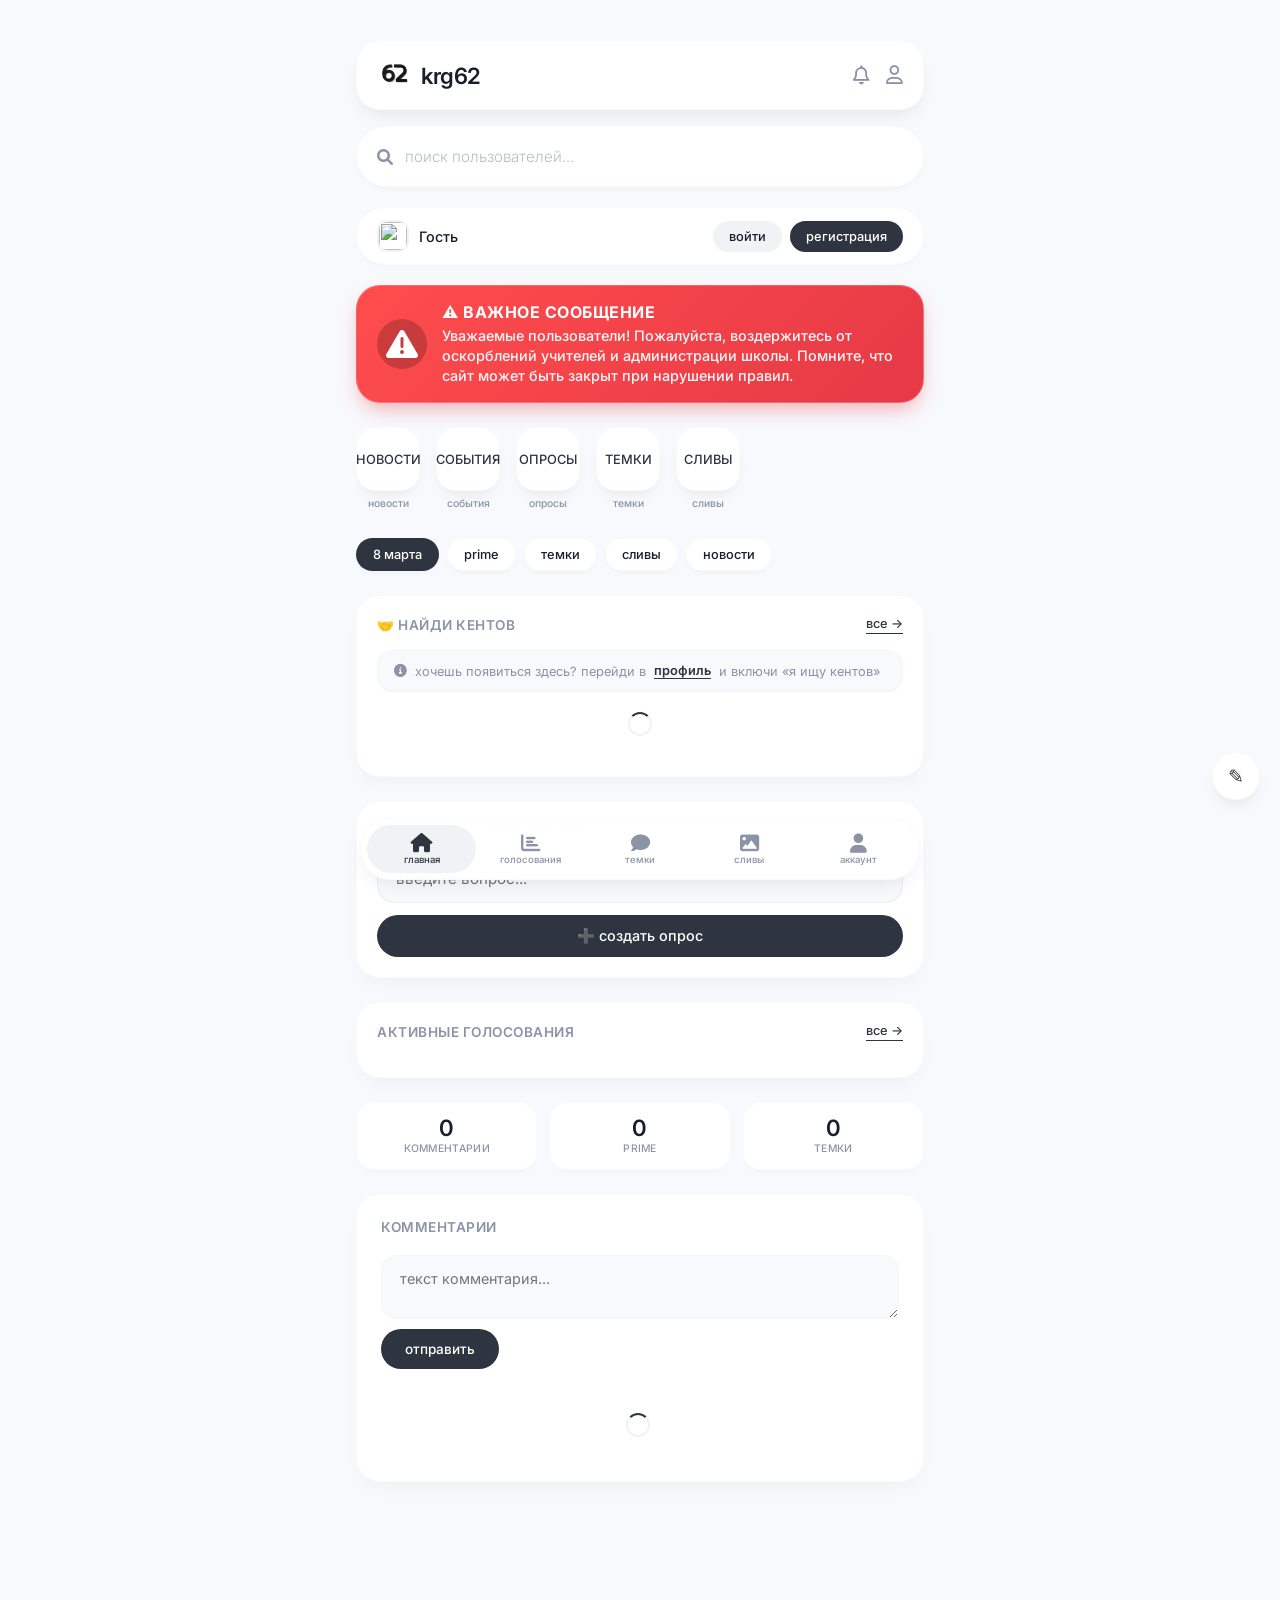
==== commit aea2ce57: "Update index.html go to new UI" ====
--- a/index.html
+++ b/index.html
@@ -9,353 +9,201 @@
 <link href="https://fonts.googleapis.com/css2?family=Inter:wght@300;400;500;600;700&display=swap" rel="stylesheet">
 <style>
 * { margin: 0; padding: 0; box-sizing: border-box; font-family: 'Inter', -apple-system, BlinkMacSystemFont, sans-serif; }
-
 body { background: #f8f9fc; min-height: 100vh; display: flex; justify-content: center; align-items: flex-start; padding: 32px 0; }
-
 .container { max-width: 600px; width: 100%; background: #f8f9fc; position: relative; padding: 0 16px; }
-
 .main-content { display: block; padding-bottom: 90px; }
-
 .header { background: #ffffff; border-radius: 24px; padding: 16px 20px; margin: 8px 0 16px 0; box-shadow: 0 10px 20px -8px rgba(0,0,0,0.1); border: 1px solid rgba(0,0,0,0.02); }
-
 .header-content { display: flex; justify-content: space-between; align-items: center; }
-
 .logo { display: flex; align-items: center; gap: 8px; }
-
 .logo-img { height: 36px; width: auto; object-fit: contain; }
-
 .logo h1 { font-size: 1.4rem; font-weight: 600; color: #1a1e2b; letter-spacing: -0.5px; }
-
 .header-icons { display: flex; gap: 16px; align-items: center; }
-
 .header-icon { font-size: 1.2rem; color: #8b93a6; transition: color 0.2s; cursor: pointer; text-decoration: none; position: relative; }
-
 .header-icon:hover { color: #2e3440; }
-
 @media (max-width: 600px) { .logo-img { height: 28px; } }
-
 .search-container { position: relative; margin-bottom: 20px; }
-
 .search-bar { background: #ffffff; border-radius: 40px; padding: 8px 20px; display: flex; align-items: center; gap: 12px; box-shadow: 0 4px 8px -4px rgba(0,0,0,0.05); border: 1px solid rgba(0,0,0,0.02); }
-
 .search-icon { color: #8b93a6; font-size: 1rem; }
-
 .search-input { flex: 1; border: none; padding: 12px 0; font-size: 0.95rem; background: transparent; outline: none; }
-
 .search-input::placeholder { color: #b5bcc8; font-weight: 300; }
-
 .search-results { position: absolute; top: 100%; left: 0; right: 0; background: #ffffff; border-radius: 20px; margin-top: 8px; box-shadow: 0 10px 20px -8px rgba(0,0,0,0.15); border: 1px solid rgba(0,0,0,0.02); z-index: 1000; max-height: 300px; overflow-y: auto; display: none; }
-
 .search-results.active { display: block; }
-
 .search-result-item { display: flex; align-items: center; gap: 12px; padding: 12px 16px; border-bottom: 1px solid rgba(0,0,0,0.02); cursor: pointer; transition: background 0.2s; }
-
 .search-result-item:hover { background: #f8f9fc; }
-
 .search-result-item:last-child { border-bottom: none; }
-
 .result-avatar { width: 40px; height: 40px; border-radius: 12px; overflow: hidden; border: 2px solid rgba(0,0,0,0.05); }
-
 .result-avatar img { width: 100%; height: 100%; object-fit: cover; }
-
 .result-info { flex: 1; }
-
 .result-name { font-weight: 600; color: #1a1e2b; margin-bottom: 2px; display: flex; align-items: center; gap: 6px; }
-
 .result-class { font-size: 0.7rem; color: #8b93a6; display: flex; align-items: center; gap: 4px; }
-
 .result-badge { background: #f1c40f; color: #1a1e2b; padding: 2px 6px; border-radius: 30px; font-size: 0.6rem; font-weight: 600; }
-
 .no-results { padding: 20px; text-align: center; color: #8b93a6; font-size: 0.9rem; }
-
 .auth-status-bar { background: #ffffff; border-radius: 40px; padding: 12px 20px; margin-bottom: 20px; box-shadow: 0 4px 8px -4px rgba(0,0,0,0.03); border: 1px solid rgba(0,0,0,0.02); display: flex; align-items: center; justify-content: space-between; animation: slideDown 0.3s; }
-
 @keyframes slideDown { from { opacity: 0; transform: translateY(-10px); } to { opacity: 1; transform: translateY(0); } }
-
 .auth-info { display: flex; align-items: center; gap: 10px; }
-
 .auth-avatar { width: 32px; height: 32px; border-radius: 10px; overflow: hidden; border: 2px solid rgba(0,0,0,0.05); }
-
 .auth-avatar img { width: 100%; height: 100%; object-fit: cover; }
-
 .auth-welcome { font-size: 0.9rem; color: #1a1e2b; font-weight: 500; }
-
-.auth-name { font-weight: 600; color: #2e3440; }
-
 .auth-badge { background: #f1c40f; color: #1a1e2b; padding: 2px 8px; border-radius: 30px; font-size: 0.65rem; font-weight: 600; margin-left: 6px; }
-
 .auth-buttons { display: flex; gap: 8px; }
-
 .auth-btn { background: #f0f2f5; border: none; padding: 8px 16px; border-radius: 30px; font-weight: 500; font-size: 0.8rem; cursor: pointer; transition: all 0.2s; text-decoration: none; color: #1a1e2b; display: inline-flex; align-items: center; gap: 4px; }
-
 .auth-btn:hover { background: #e4e6e9; }
-
 .auth-btn.primary { background: #2e3440; color: white; }
-
 .auth-btn.primary:hover { background: #1a1e2b; }
-
 .important-notice { background: linear-gradient(135deg, #ff4d4d, #e63946); border-radius: 24px; padding: 16px 20px; margin-bottom: 20px; color: white; box-shadow: 0 10px 20px -5px rgba(230,57,70,0.4); animation: pulse 2s infinite; border: 1px solid rgba(255,255,255,0.2); }
-
 @keyframes pulse { 0% { box-shadow: 0 10px 20px -5px rgba(230,57,70,0.4); } 50% { box-shadow: 0 15px 30px -5px rgba(230,57,70,0.8); } 100% { box-shadow: 0 10px 20px -5px rgba(230,57,70,0.4); } }
-
 .notice-content { display: flex; align-items: center; gap: 15px; flex-wrap: wrap; }
-
 .notice-icon { font-size: 2rem; background: rgba(0,0,0,0.2); width: 50px; height: 50px; border-radius: 25px; display: flex; align-items: center; justify-content: center; backdrop-filter: blur(4px); }
-
 .notice-text { flex: 1; }
-
 .notice-title { font-weight: 700; font-size: 1rem; margin-bottom: 4px; text-transform: uppercase; letter-spacing: 0.5px; }
-
 .notice-message { font-weight: 500; font-size: 0.9rem; opacity: 0.95; line-height: 1.4; }
-
 .stories-container { margin-bottom: 20px; }
-
 .stories-scroll { display: flex; gap: 16px; overflow-x: auto; scrollbar-width: none; padding: 4px 0; }
-
 .stories-scroll::-webkit-scrollbar { display: none; }
-
 .story-item { display: flex; flex-direction: column; align-items: center; gap: 6px; min-width: 64px; cursor: pointer; }
-
 .story-avatar { width: 64px; height: 64px; border-radius: 20px; background: #ffffff; box-shadow: 0 8px 16px -8px rgba(0,0,0,0.1); border: 1px solid rgba(0,0,0,0.02); display: flex; align-items: center; justify-content: center; color: #2e3440; font-weight: 500; font-size: 0.8rem; text-transform: uppercase; transition: transform 0.2s; }
-
 .story-item:hover .story-avatar { transform: translateY(-2px); }
-
 .story-name { font-size: 0.65rem; font-weight: 500; color: #8b93a6; }
-
 .quick-notifications { display: flex; gap: 8px; overflow-x: auto; scrollbar-width: none; margin-bottom: 20px; padding: 4px 0; }
-
 .quick-notifications::-webkit-scrollbar { display: none; }
-
 .notification-badge-quick { background: #ffffff; border-radius: 30px; padding: 8px 16px; font-size: 0.8rem; font-weight: 500; color: #1a1e2b; white-space: nowrap; box-shadow: 0 4px 8px -4px rgba(0,0,0,0.05); border: 1px solid rgba(0,0,0,0.02); transition: all 0.2s; cursor: pointer; }
-
 .notification-badge-quick:hover { background: #f0f2f5; transform: translateY(-1px); }
-
 .notification-badge-quick.highlight { background: #2e3440; color: white; }
-
 .notification-badge { position: absolute; top: -5px; right: -8px; background: #e74c3c; color: white; font-size: 0.65rem; font-weight: 600; min-width: 18px; height: 18px; border-radius: 9px; display: flex; align-items: center; justify-content: center; padding: 0 4px; border: 2px solid #ffffff; }
-
 .notification-center { position: fixed; top: 0; right: -100%; width: 100%; max-width: 400px; height: 100vh; background: #ffffff; box-shadow: -5px 0 20px rgba(0,0,0,0.1); transition: right 0.3s ease; z-index: 10000; display: flex; flex-direction: column; }
-
 .notification-center.active { right: 0; }
-
 .notification-header { padding: 20px; border-bottom: 1px solid rgba(0,0,0,0.05); display: flex; justify-content: space-between; align-items: center; }
-
 .notification-header h2 { font-size: 1.2rem; font-weight: 600; color: #1a1e2b; display: flex; align-items: center; gap: 8px; }
-
 .notification-close { background: #f0f2f5; border: none; width: 36px; height: 36px; border-radius: 18px; display: flex; align-items: center; justify-content: center; cursor: pointer; }
-
 .notification-tabs { display: flex; gap: 8px; padding: 16px 20px; border-bottom: 1px solid rgba(0,0,0,0.05); overflow-x: auto; scrollbar-width: none; }
-
 .notification-tabs::-webkit-scrollbar { display: none; }
-
 .notification-tab { background: #f0f2f5; border: none; padding: 8px 16px; border-radius: 30px; font-weight: 500; font-size: 0.85rem; color: #8b93a6; cursor: pointer; transition: all 0.2s; white-space: nowrap; }
-
 .notification-tab.active { background: #2e3440; color: white; }
-
 .notification-list { flex: 1; overflow-y: auto; padding: 16px; display: flex; flex-direction: column; gap: 12px; }
-
 .notification-item { background: #f8f9fc; border-radius: 18px; padding: 16px; border: 1px solid rgba(0,0,0,0.02); transition: all 0.2s; cursor: pointer; position: relative; }
-
 .notification-item.unread { border-left: 4px solid #2e3440; background: #ffffff; }
-
 .notification-item.urgent { border-left-color: #e74c3c; }
-
 .notification-item.urgent .notification-title { color: #e74c3c; }
-
 .notification-item.automatic { border-left-color: #3498db; }
-
 .notification-item.manual { border-left-color: #f1c40f; }
-
 .notification-header-row { display: flex; justify-content: space-between; align-items: flex-start; margin-bottom: 8px; }
-
 .notification-title { font-weight: 600; color: #1a1e2b; font-size: 0.95rem; display: flex; align-items: center; gap: 6px; }
-
 .notification-type-badge { background: #f0f2f5; padding: 2px 8px; border-radius: 30px; font-size: 0.65rem; font-weight: 600; color: #8b93a6; }
-
 .notification-message { color: #1a1e2b; font-size: 0.9rem; line-height: 1.5; margin-bottom: 12px; }
-
 .notification-meta { display: flex; gap: 16px; color: #8b93a6; font-size: 0.7rem; }
-
 .notification-dot { width: 8px; height: 8px; border-radius: 4px; background: #2e3440; position: absolute; top: 16px; right: 16px; }
-
 .empty-notifications { text-align: center; padding: 40px 20px; color: #8b93a6; }
-
 .notification-overlay { position: fixed; top: 0; left: 0; width: 100%; height: 100%; background: rgba(0,0,0,0.3); backdrop-filter: blur(4px); z-index: 9999; display: none; }
-
 .notification-overlay.active { display: block; }
 
+/* РЕКОМЕНДАЦИИ КЕНТОВ */
+.find-friends-block { background: #ffffff; border-radius: 24px; padding: 20px; margin-bottom: 24px; box-shadow: 0 10px 20px -8px rgba(0,0,0,0.05); border: 1px solid rgba(0,0,0,0.02); }
+.find-friends-hint { background: #f8f9fc; border-radius: 16px; padding: 12px 16px; font-size: 0.8rem; color: #8b93a6; margin-bottom: 16px; border: 1px solid rgba(0,0,0,0.02); display: flex; align-items: center; gap: 8px; flex-wrap: wrap; }
+.find-friends-hint a { color: #2e3440; font-weight: 600; text-decoration: none; border-bottom: 1px solid #2e3440; }
+.friend-suggestion-item { display: flex; align-items: center; gap: 12px; padding: 12px; background: #f8f9fc; border-radius: 18px; margin-bottom: 10px; border: 1px solid rgba(0,0,0,0.02); transition: transform 0.2s; }
+.friend-suggestion-item:hover { transform: translateX(4px); }
+.friend-suggestion-item:last-child { margin-bottom: 0; }
+.suggestion-avatar { width: 48px; height: 48px; border-radius: 16px; overflow: hidden; border: 2px solid rgba(0,0,0,0.05); flex-shrink: 0; }
+.suggestion-avatar img { width: 100%; height: 100%; object-fit: cover; }
+.suggestion-info { flex: 1; min-width: 0; }
+.suggestion-name { font-weight: 600; color: #1a1e2b; font-size: 0.95rem; margin-bottom: 2px; display: flex; align-items: center; gap: 6px; flex-wrap: wrap; }
+.suggestion-meta { font-size: 0.7rem; color: #8b93a6; display: flex; align-items: center; gap: 6px; }
+.suggestion-status { white-space: nowrap; overflow: hidden; text-overflow: ellipsis; max-width: 120px; }
+.add-friend-btn { background: #2e3440; color: white; border: none; padding: 8px 16px; border-radius: 30px; font-size: 0.8rem; font-weight: 500; cursor: pointer; transition: all 0.2s; white-space: nowrap; flex-shrink: 0; }
+.add-friend-btn:hover { background: #1a1e2b; transform: scale(1.03); }
+.add-friend-btn.sent { background: #f0f2f5; color: #8b93a6; cursor: default; }
+.add-friend-btn.sent:hover { transform: none; background: #f0f2f5; }
+
 .create-poll { background: #ffffff; border-radius: 24px; padding: 20px; margin-bottom: 24px; box-shadow: 0 10px 20px -8px rgba(0,0,0,0.05); border: 1px solid rgba(0,0,0,0.02); }
-
 .create-poll h3 { font-size: 0.85rem; font-weight: 600; color: #8b93a6; text-transform: uppercase; letter-spacing: 0.5px; margin-bottom: 16px; display: flex; align-items: center; gap: 8px; }
-
 .poll-input { width: 100%; padding: 14px 18px; border: 1px solid rgba(0,0,0,0.05); border-radius: 18px; font-size: 0.95rem; background: #f8f9fc; transition: border-color 0.2s; margin-bottom: 12px; }
-
 .poll-input:focus { outline: none; border-color: #2e3440; background: #ffffff; }
-
 .create-poll-btn { background: #2e3440; color: white; border: none; padding: 12px 20px; border-radius: 30px; font-weight: 500; font-size: 0.9rem; cursor: pointer; transition: background 0.2s; width: 100%; }
-
 .create-poll-btn:hover { background: #1a1e2b; }
-
 .create-poll-btn:disabled { background: #8b93a6; cursor: not-allowed; }
-
 .active-polls { background: #ffffff; border-radius: 24px; padding: 20px; margin-bottom: 24px; box-shadow: 0 10px 20px -8px rgba(0,0,0,0.05); border: 1px solid rgba(0,0,0,0.02); }
-
 .section-header { display: flex; justify-content: space-between; align-items: center; margin-bottom: 16px; }
-
 .section-header h3 { font-size: 0.85rem; font-weight: 600; color: #8b93a6; text-transform: uppercase; letter-spacing: 0.5px; }
-
 .section-link { color: #2e3440; text-decoration: none; font-size: 0.8rem; font-weight: 500; border-bottom: 1px solid #2e3440; padding-bottom: 2px; }
-
 .poll-card { background: #f8f9fc; border-radius: 20px; padding: 16px; margin-bottom: 12px; border: 1px solid rgba(0,0,0,0.02); transition: transform 0.2s; }
-
 .poll-card:hover { transform: translateX(4px); }
-
 .poll-card.voted { opacity: 0.85; }
-
 .poll-question { font-weight: 600; font-size: 0.95rem; color: #1a1e2b; margin-bottom: 12px; }
-
-.poll-stats { display: flex; gap: 8px; margin-bottom: 12px; color: #8b93a6; font-size: 0.75rem; }
-
+.poll-stats { display: flex; gap: 8px; margin-bottom: 12px; color: #8b93a6; font-size: 0.75rem; flex-wrap: wrap; }
 .poll-options { display: flex; gap: 8px; }
-
 .poll-option { flex: 1; background: #ffffff; border: 1px solid rgba(0,0,0,0.05); border-radius: 40px; padding: 8px; text-align: center; font-size: 0.8rem; font-weight: 500; cursor: pointer; transition: all 0.2s; }
-
 .poll-option:active { transform: scale(0.97); }
-
 .poll-option.yes { color: #27ae60; }
-
 .poll-option.yes:hover { background: #e8f5e9; border-color: #27ae60; }
-
 .poll-option.no { color: #e74c3c; }
-
 .poll-option.no:hover { background: #fdedec; border-color: #e74c3c; }
-
 .poll-option.voted-yes { background: #e8f5e9; border-color: #27ae60; color: #27ae60; font-weight: 600; cursor: default; }
-
 .poll-option.voted-no { background: #fdedec; border-color: #e74c3c; color: #e74c3c; font-weight: 600; cursor: default; }
-
 .poll-option.disabled { cursor: default; opacity: 0.7; }
-
 .poll-progress { margin-top: 8px; height: 6px; background: #f0f2f5; border-radius: 3px; overflow: hidden; }
-
 .progress-bar { height: 100%; border-radius: 3px; transition: width 0.3s; }
-
 .progress-bar.yes { background: linear-gradient(90deg, #27ae60, #2ecc71); }
-
 .progress-bar.no { background: linear-gradient(90deg, #e74c3c, #c0392b); }
-
 .stats-container { display: flex; gap: 12px; margin-bottom: 24px; }
-
 .stat-item { flex: 1; background: #ffffff; border-radius: 18px; padding: 14px; text-align: center; box-shadow: 0 4px 8px -4px rgba(0,0,0,0.03); border: 1px solid rgba(0,0,0,0.02); transition: transform 0.2s; }
-
 .stat-item:hover { transform: translateY(-2px); }
-
 .stat-value { font-weight: 600; font-size: 1.4rem; color: #1a1e2b; line-height: 1; margin-bottom: 2px; }
-
 .stat-label { font-size: 0.65rem; color: #8b93a6; font-weight: 500; text-transform: uppercase; letter-spacing: 0.3px; }
-
 .comments-section { background: #ffffff; border-radius: 24px; padding: 24px; margin-bottom: 24px; box-shadow: 0 10px 20px -8px rgba(0,0,0,0.05); border: 1px solid rgba(0,0,0,0.02); }
-
 .comments-section h3 { font-size: 0.85rem; font-weight: 600; color: #8b93a6; text-transform: uppercase; letter-spacing: 0.5px; margin-bottom: 20px; }
-
 .comment-form { margin-bottom: 24px; }
-
 .comment-input-group { display: flex; flex-direction: column; gap: 10px; }
-
 .comment-textarea { width: 100%; padding: 14px 18px; border-radius: 16px; font-size: 0.9rem; background: #f8f9fc; border: 1px solid rgba(0,0,0,0.02); transition: border-color 0.2s; }
-
 .comment-textarea:focus { outline: none; border-color: #2e3440; }
-
 .comment-submit { background: #2e3440; color: white; border: none; padding: 12px 24px; border-radius: 30px; font-weight: 500; font-size: 0.85rem; cursor: pointer; width: fit-content; margin-top: 10px; transition: all 0.2s; }
-
 .comment-submit:hover { background: #1a1e2b; transform: translateY(-1px); }
-
 .comment-submit:disabled { background: #8b93a6; cursor: not-allowed; }
-
 .comments-list { display: flex; flex-direction: column; gap: 16px; max-height: 500px; overflow-y: auto; padding-right: 4px; }
-
 .comment-item { background: #f8f9fc; border-radius: 18px; padding: 16px; border: 1px solid rgba(0,0,0,0.02); transition: all 0.2s; position: relative; animation: fadeIn 0.3s; }
-
 @keyframes fadeIn { from { opacity: 0; transform: translateY(10px); } to { opacity: 1; transform: translateY(0); } }
-
 .comment-item:hover { transform: translateX(4px); box-shadow: 0 4px 12px -4px rgba(0,0,0,0.1); }
-
 .comment-item.verified { border-left: 3px solid #4a6fa5; background: #f8fafc; }
-
 .comment-item.premium { border-left: 3px solid #f1c40f; background: #fcf9f0; }
-
 .comment-header { display: flex; justify-content: space-between; align-items: center; margin-bottom: 8px; }
-
 .comment-name { font-weight: 600; font-size: 0.9rem; color: #1a1e2b; display: flex; align-items: center; gap: 6px; }
-
 .comment-date { font-size: 0.65rem; color: #8b93a6; }
-
 .comment-message { font-size: 0.9rem; color: #1a1e2b; line-height: 1.5; }
-
 .comment-interactions { display: flex; gap: 16px; margin-top: 12px; padding-top: 8px; border-top: 1px solid rgba(0,0,0,0.03); }
-
 .interaction-btn { display: flex; align-items: center; gap: 6px; background: none; border: none; color: #8b93a6; font-size: 0.75rem; cursor: pointer; padding: 4px 8px; border-radius: 20px; transition: all 0.2s; }
-
 .interaction-btn:hover { background: #f0f2f5; color: #2e3440; }
-
 .interaction-btn.liked { color: #e74c3c; }
-
 .interaction-btn.disabled { cursor: default; opacity: 0.6; }
-
 .premium-badge { display: inline-flex; align-items: center; gap: 2px; background: #f1c40f; color: #1a1e2b; padding: 2px 8px; border-radius: 30px; font-size: 0.6rem; font-weight: 600; }
-
 .verified-badge { display: inline-flex; align-items: center; gap: 2px; background: #4a6fa5; color: white; padding: 2px 8px; border-radius: 30px; font-size: 0.6rem; font-weight: 600; }
-
 .bottom-nav { position: fixed; bottom: 20px; left: 50%; transform: translateX(-50%); max-width: 560px; width: calc(100% - 32px); border-radius: 40px; padding: 6px; display: flex; justify-content: space-around; box-shadow: 0 10px 20px -8px rgba(0,0,0,0.1); border: 1px solid rgba(0,0,0,0.02); z-index: 1000; backdrop-filter: blur(10px); background: rgba(255,255,255,0.95); }
-
 .nav-item-bottom { display: flex; flex-direction: column; align-items: center; color: #8b93a6; text-decoration: none; font-size: 0.6rem; font-weight: 500; flex: 1; padding: 8px 0; border-radius: 30px; transition: all 0.2s; }
-
 .nav-item-bottom.active { background: #f0f2f5; color: #2e3440; }
-
 .nav-item-bottom:hover { color: #2e3440; background: #f8f9fc; }
-
 .nav-icon-bottom { font-size: 1.2rem; margin-bottom: 2px; }
-
 .suggest-button { position: fixed; bottom: 100px; right: 20px; width: 48px; height: 48px; border-radius: 24px; background: #ffffff; color: #2e3440; border: 1px solid rgba(0,0,0,0.02); font-size: 1.2rem; cursor: pointer; box-shadow: 0 8px 16px -6px rgba(0,0,0,0.1); z-index: 999; transition: all 0.2s; display: flex; align-items: center; justify-content: center; }
-
 .suggest-button:hover { transform: translateY(-4px) scale(1.05); }
-
 .suggest-modal { position: fixed; top: 0; left: 0; width: 100%; height: 100%; background: rgba(0,0,0,0.3); backdrop-filter: blur(4px); z-index: 10001; display: none; }
-
 .suggest-card { background: #ffffff; border-radius: 28px; max-width: 400px; width: 90%; margin: 80px auto; padding: 24px; box-shadow: 0 25px 35px -15px rgba(0,0,0,0.2); animation: modalSlide 0.3s; }
-
 @keyframes modalSlide { from { opacity: 0; transform: translateY(-20px); } to { opacity: 1; transform: translateY(0); } }
-
 .suggest-card h3 { font-size: 1rem; font-weight: 600; color: #1a1e2b; margin-bottom: 16px; }
-
 .suggest-card select, .suggest-card input, .suggest-card textarea { width: 100%; padding: 12px 16px; border: 1px solid rgba(0,0,0,0.05); border-radius: 16px; margin-bottom: 10px; background: #f8f9fc; font-size: 0.9rem; transition: border-color 0.2s; }
-
 .suggest-card select:focus, .suggest-card input:focus, .suggest-card textarea:focus { outline: none; border-color: #2e3440; }
-
 .modal-buttons { display: flex; gap: 8px; margin-top: 16px; }
-
 .suggest-submit { flex: 2; background: #2e3440; color: white; border: none; padding: 12px; border-radius: 30px; font-weight: 500; font-size: 0.85rem; cursor: pointer; transition: all 0.2s; }
-
 .suggest-submit:hover { background: #1a1e2b; }
-
 .suggest-cancel { flex: 1; background: #f0f2f5; color: #1a1e2b; border: none; padding: 12px; border-radius: 30px; font-weight: 500; font-size: 0.85rem; cursor: pointer; }
-
 .message { position: fixed; top: 20px; right: 20px; padding: 12px 20px; border-radius: 30px; color: white; font-weight: 500; font-size: 0.85rem; z-index: 10002; animation: slideIn 0.2s; box-shadow: 0 10px 20px -8px rgba(0,0,0,0.15); }
-
 @keyframes slideIn { from { transform: translateX(100%); opacity: 0; } to { transform: translateX(0); opacity: 1; } }
-
 .message.success { background: #2e3440; }
 .message.error { background: #c0392b; }
-
 .loader { border: 2px solid #f0f2f5; border-top: 2px solid #2e3440; border-radius: 50%; width: 24px; height: 24px; animation: spin 1s linear infinite; margin: 20px auto; }
-
 @keyframes spin { 0% { transform: rotate(0deg); } 100% { transform: rotate(360deg); } }
-
 @media (max-width: 600px) {
     body { padding: 16px 0; }
     .notice-content { flex-direction: column; text-align: center; }
     .auth-status-bar { flex-direction: column; text-align: center; gap: 10px; }
     .auth-buttons { width: 100%; justify-content: center; }
+    .friend-suggestion-item { flex-wrap: wrap; }
 }
 </style>
 <link rel="stylesheet" href="https://cdnjs.cloudflare.com/ajax/libs/font-awesome/6.0.0/css/all.min.css">
@@ -404,7 +252,7 @@
                 </div>
             </div>
 
-            <div class="important-notice" id="importantNotice">
+            <div class="important-notice">
                 <div class="notice-content">
                     <div class="notice-icon"><i class="fas fa-exclamation-triangle"></i></div>
                     <div class="notice-text">
@@ -430,6 +278,23 @@
                 <div class="notification-badge-quick">темки</div>
                 <div class="notification-badge-quick">сливы</div>
                 <div class="notification-badge-quick">новости</div>
+            </div>
+
+            <!-- БЛОК РЕКОМЕНДАЦИЙ КЕНТОВ -->
+            <div class="find-friends-block">
+                <div class="section-header">
+                    <h3>🤝 найди кентов</h3>
+                    <a href="find_friends.html" class="section-link">все →</a>
+                </div>
+                <div class="find-friends-hint">
+                    <i class="fas fa-info-circle"></i>
+                    хочешь появиться здесь? перейди в
+                    <a href="your_account.html">профиль</a>
+                    и включи «я ищу кентов»
+                </div>
+                <div id="friendSuggestions">
+                    <div class="loader"></div>
+                </div>
             </div>
 
             <div class="create-poll">
@@ -539,17 +404,14 @@
         const SUPABASE_KEY = 'sb_publishable_VMEPI3FAZoKDgX4ae_pqcg_Euvs40hM';
         const supabaseClient = supabase.createClient(SUPABASE_URL, SUPABASE_KEY);
 
-        // ============================================
-        // ПЕРЕМЕННЫЕ
-        // ============================================
         let userIp = null;
         let comments = [];
         let lastCommentTime = 0;
         let primeUser = null;
-        let threadsCount = 0;
         let polls = [];
         let votedPolls = {};
         let likedComments = {};
+        let sentFriendRequests = {};
         let searchTimeout = null;
         let lastPollTime = 0;
         let notifications = [];
@@ -562,9 +424,7 @@
         const userAvatar = localStorage.getItem('userAvatar');
 
         const savedPrime = localStorage.getItem('primeUser');
-        if (savedPrime) {
-            try { primeUser = JSON.parse(savedPrime); } catch(e) {}
-        }
+        if (savedPrime) { try { primeUser = JSON.parse(savedPrime); } catch(e) {} }
 
         // ============================================
         // ВСПОМОГАТЕЛЬНЫЕ
@@ -607,21 +467,15 @@
             if (userId && userNickname) {
                 authDisplayName.textContent = userNickname;
                 authAvatar.src = userAvatar || 'https://i.pravatar.cc/300';
-
                 const oldBadge = document.querySelector('.auth-badge');
                 if (oldBadge) oldBadge.remove();
-
                 if (primeUser) {
                     const badge = document.createElement('span');
                     badge.className = 'auth-badge';
                     badge.innerHTML = '<i class="fas fa-crown"></i> prime';
                     authDisplayName.parentNode.appendChild(badge);
                 }
-
-                authButtons.innerHTML = `
-                    <a href="your_account.html" class="auth-btn">
-                        <i class="far fa-user"></i> профиль
-                    </a>`;
+                authButtons.innerHTML = `<a href="your_account.html" class="auth-btn"><i class="far fa-user"></i> профиль</a>`;
             } else {
                 authDisplayName.textContent = 'Гость';
                 authAvatar.src = 'https://i.pravatar.cc/300';
@@ -645,9 +499,8 @@
         });
 
         document.addEventListener('click', function(e) {
-            if (!searchInput.contains(e.target) && !searchResults.contains(e.target)) {
+            if (!searchInput.contains(e.target) && !searchResults.contains(e.target))
                 searchResults.classList.remove('active');
-            }
         });
 
         async function searchUsers(query) {
@@ -657,39 +510,25 @@
                     .select('id, nickname, display_name, class, avatar_url, is_prime')
                     .ilike('nickname', `%${query}%`)
                     .limit(10);
-
                 if (error) throw error;
-
                 if (!data || data.length === 0) {
                     searchResults.innerHTML = '<div class="no-results">пользователи не найдены</div>';
                     searchResults.classList.add('active');
                     return;
                 }
-
-                let html = '';
-                data.forEach(user => {
-                    const name = user.display_name || user.nickname;
-                    const avatar = user.avatar_url || 'https://i.pravatar.cc/300';
-                    html += `
-                        <div class="search-result-item" onclick="goToUserProfile(${user.id})">
-                            <div class="result-avatar"><img src="${avatar}" alt=""></div>
-                            <div class="result-info">
-                                <div class="result-name">
-                                    ${escapeHtml(name)}
-                                    ${user.is_prime ? '<span class="result-badge">prime</span>' : ''}
-                                </div>
-                                <div class="result-class">
-                                    <i class="far fa-graduation-cap"></i> ${user.class || 'класс не указан'}
-                                </div>
+                searchResults.innerHTML = data.map(user => `
+                    <div class="search-result-item" onclick="goToUserProfile(${user.id})">
+                        <div class="result-avatar"><img src="${user.avatar_url || 'https://i.pravatar.cc/300'}" alt=""></div>
+                        <div class="result-info">
+                            <div class="result-name">
+                                ${escapeHtml(user.display_name || user.nickname)}
+                                ${user.is_prime ? '<span class="result-badge">prime</span>' : ''}
                             </div>
-                        </div>`;
-                });
-
-                searchResults.innerHTML = html;
+                            <div class="result-class"><i class="far fa-graduation-cap"></i> ${user.class || 'класс не указан'}</div>
+                        </div>
+                    </div>`).join('');
                 searchResults.classList.add('active');
-            } catch (error) {
-                console.error('Ошибка поиска:', error);
-            }
+            } catch (e) { console.error('Ошибка поиска:', e); }
         }
 
         window.goToUserProfile = function(id) {
@@ -697,74 +536,158 @@
         };
 
         // ============================================
-        // ГОЛОСОВАНИЯ — С ЗАЩИТОЙ
+        // РЕКОМЕНДАЦИИ КЕНТОВ
+        // ============================================
+        async function loadFriendSuggestions() {
+            const container = document.getElementById('friendSuggestions');
+            if (!container) return;
+
+            try {
+                let query = supabaseClient
+                    .from('users')
+                    .select('id, nickname, display_name, class, avatar_url, is_prime, status')
+                    .eq('looking_for_friends', true)
+                    .limit(3);
+
+                if (userId) query = query.neq('id', parseInt(userId));
+
+                const { data, error } = await query;
+                if (error) throw error;
+
+                if (!data || data.length === 0) {
+                    container.innerHTML = `
+                        <div style="text-align:center;padding:20px;color:#8b93a6;font-size:0.9rem;">
+                            😔 пока никто не ищет кентов
+                        </div>`;
+                    return;
+                }
+
+                // Загружаем уже отправленные запросы если залогинен
+                if (userId) {
+                    const { data: sent } = await supabaseClient
+                        .from('friends')
+                        .select('friend_id')
+                        .eq('user_id', parseInt(userId));
+                    (sent || []).forEach(s => { sentFriendRequests[s.friend_id] = true; });
+                }
+
+                container.innerHTML = data.map(user => {
+                    const alreadySent = sentFriendRequests[user.id];
+                    return `
+                        <div class="friend-suggestion-item">
+                            <div class="suggestion-avatar">
+                                <img src="${escapeHtml(user.avatar_url || 'https://i.pravatar.cc/300')}" alt=""
+                                     onerror="this.src='https://i.pravatar.cc/300'">
+                            </div>
+                            <div class="suggestion-info">
+                                <div class="suggestion-name">
+                                    ${escapeHtml(user.display_name || user.nickname)}
+                                    ${user.is_prime ? '<span style="background:#f1c40f;color:#1a1e2b;padding:1px 6px;border-radius:20px;font-size:0.6rem;font-weight:600;">prime</span>' : ''}
+                                </div>
+                                <div class="suggestion-meta">
+                                    <span>${escapeHtml(user.class || 'класс не указан')}</span>
+                                    ${user.status ? `<span>· "${escapeHtml(user.status.substring(0, 25))}${user.status.length > 25 ? '...' : ''}"</span>` : ''}
+                                </div>
+                            </div>
+                            <button class="add-friend-btn ${alreadySent ? 'sent' : ''}"
+                                    onclick="addFriendFromSuggestion(${user.id}, this)"
+                                    ${alreadySent ? 'disabled' : ''}>
+                                ${alreadySent ? 'отправлено' : '+ добавить'}
+                            </button>
+                        </div>`;
+                }).join('');
+
+            } catch (e) {
+                console.error('Ошибка рекомендаций:', e);
+                container.innerHTML = '';
+            }
+        }
+
+        window.addFriendFromSuggestion = async function(targetId, btn) {
+            if (!userId) {
+                window.location.href = 'register.html';
+                return;
+            }
+            if (sentFriendRequests[targetId]) return;
+
+            btn.disabled = true;
+            btn.textContent = '...';
+
+            try {
+                const { error } = await supabaseClient
+                    .from('friends')
+                    .insert({ user_id: parseInt(userId), friend_id: targetId, status: 'pending' });
+
+                if (error) {
+                    if (error.code === '23505') {
+                        sentFriendRequests[targetId] = true;
+                        btn.textContent = 'отправлено';
+                        btn.classList.add('sent');
+                        return;
+                    }
+                    throw error;
+                }
+
+                sentFriendRequests[targetId] = true;
+                btn.textContent = 'отправлено';
+                btn.classList.add('sent');
+                showMessage('✅ запрос отправлен!', 'success');
+
+            } catch (e) {
+                console.error('Ошибка:', e);
+                btn.disabled = false;
+                btn.textContent = '+ добавить';
+                showMessage('ошибка: ' + e.message, 'error');
+            }
+        };
+
+        // ============================================
+        // ГОЛОСОВАНИЯ
         // ============================================
         async function loadVotedPolls() {
             if (!userId && !userIp) return;
-
-            try {
-                let query = supabaseClient
-                    .from('poll_votes')
-                    .select('poll_id, choice');
-
-                if (userId) {
-                    query = query.eq('user_id', parseInt(userId));
-                } else {
-                    query = query.eq('ip_address', userIp);
-                }
-
+            try {
+                let query = supabaseClient.from('poll_votes').select('poll_id, choice');
+                if (userId) query = query.eq('user_id', parseInt(userId));
+                else query = query.eq('ip_address', userIp);
                 const { data, error } = await query;
                 if (error) throw error;
-
                 votedPolls = {};
-                (data || []).forEach(v => {
-                    votedPolls[v.poll_id] = v.choice;
-                });
-            } catch (error) {
-                console.error('Ошибка загрузки голосов:', error);
-            }
+                (data || []).forEach(v => { votedPolls[v.poll_id] = v.choice; });
+            } catch (e) { console.error('Ошибка загрузки голосов:', e); }
         }
 
         async function loadPolls() {
             try {
                 const { data, error } = await supabaseClient
-                    .from('polls')
-                    .select('*')
-                    .order('created_at', { ascending: false });
-
+                    .from('polls').select('*').order('created_at', { ascending: false });
                 if (error) throw error;
                 polls = data || [];
                 await loadVotedPolls();
                 displayPolls();
-            } catch (error) {
-                console.error('Ошибка загрузки опросов:', error);
-            }
+            } catch (e) { console.error('Ошибка загрузки опросов:', e); }
         }
 
         function displayPolls() {
             const pollsList = document.getElementById('pollsList');
             if (!pollsList) return;
-
             if (!polls || polls.length === 0) {
                 pollsList.innerHTML = '<div style="text-align:center;padding:20px;color:#8b93a6;">нет активных опросов</div>';
                 return;
             }
-
-            let html = '';
-            polls.forEach(poll => {
+            pollsList.innerHTML = polls.map(poll => {
                 const total = (poll.yes_votes || 0) + (poll.no_votes || 0);
                 const yesP = total > 0 ? Math.round((poll.yes_votes / total) * 100) : 0;
                 const noP = total > 0 ? Math.round((poll.no_votes / total) * 100) : 0;
                 const myVote = votedPolls[poll.id];
                 const hasVoted = !!myVote;
-
-                html += `
+                return `
                     <div class="poll-card ${hasVoted ? 'voted' : ''}">
                         <div class="poll-question">${escapeHtml(poll.question)}</div>
                         <div class="poll-stats">
                             <span>👤 ${escapeHtml(poll.author || 'Аноним')}</span>
                             <span>📊 ${total} голосов</span>
-                            ${hasVoted ? `<span style="color:#27ae60;">✓ вы проголосовали: ${myVote === 'yes' ? 'да' : 'нет'}</span>` : ''}
+                            ${hasVoted ? `<span style="color:#27ae60;">✓ ${myVote === 'yes' ? 'да' : 'нет'}</span>` : ''}
                         </div>
                         <div style="display:flex;gap:8px;margin-bottom:8px;">
                             <div style="flex:1;text-align:center;color:#27ae60;font-weight:500;">да: ${yesP}%</div>
@@ -780,185 +703,85 @@
                             <div class="progress-bar yes" style="width:${yesP}%"></div>
                         </div>
                     </div>`;
-            });
-
-            pollsList.innerHTML = html;
+            }).join('');
         }
 
         async function createPoll() {
             const question = document.getElementById('pollQuestionInput').value.trim();
-
-            if (!question || question.length < 5) {
-                showMessage('слишком короткий вопрос', 'error');
-                return;
-            }
-
-            if (!userId || !userNickname) {
-                showMessage('войдите, чтобы создать опрос', 'error');
-                setTimeout(() => window.location.href = 'login.html', 1500);
-                return;
-            }
-
+            if (!question || question.length < 5) { showMessage('слишком короткий вопрос', 'error'); return; }
+            if (!userId) { showMessage('войдите, чтобы создать опрос', 'error'); setTimeout(() => window.location.href = 'login.html', 1500); return; }
             const now = Date.now();
-            if (now - lastPollTime < 30000) {
-                showMessage('подождите 30 секунд', 'error');
-                return;
-            }
-
-            const createBtn = document.getElementById('createPollBtn');
-            createBtn.disabled = true;
-            createBtn.textContent = '⏳ создание...';
-
+            if (now - lastPollTime < 30000) { showMessage('подождите 30 секунд', 'error'); return; }
+            const btn = document.getElementById('createPollBtn');
+            btn.disabled = true; btn.textContent = '⏳ создание...';
             try {
                 if (!userIp) await getUserIp();
-
-                const { data, error } = await supabaseClient
-                    .from('polls')
+                const { data, error } = await supabaseClient.from('polls')
                     .insert({ question, author: userNickname, ip_address: userIp, yes_votes: 0, no_votes: 0 })
-                    .select()
-                    .single();
-
+                    .select().single();
                 if (error) throw error;
-
                 polls.unshift(data);
                 lastPollTime = now;
                 document.getElementById('pollQuestionInput').value = '';
                 displayPolls();
                 showMessage('✅ опрос создан!', 'success');
-            } catch (error) {
-                showMessage('ошибка: ' + error.message, 'error');
-            } finally {
-                createBtn.disabled = false;
-                createBtn.textContent = '➕ создать опрос';
-            }
+            } catch (e) { showMessage('ошибка: ' + e.message, 'error'); }
+            finally { btn.disabled = false; btn.textContent = '➕ создать опрос'; }
         }
 
         window.votePoll = async function(pollId, choice) {
-            if (!userId || !userNickname) {
-                showMessage('войдите, чтобы голосовать', 'error');
-                setTimeout(() => window.location.href = 'login.html', 1500);
-                return;
-            }
-
-            // Двойная проверка
-            if (votedPolls[pollId]) {
-                showMessage('вы уже голосовали в этом опросе', 'error');
-                return;
-            }
-
+            if (!userId) { showMessage('войдите, чтобы голосовать', 'error'); setTimeout(() => window.location.href = 'login.html', 1500); return; }
+            if (votedPolls[pollId]) { showMessage('вы уже голосовали', 'error'); return; }
             try {
                 if (!userIp) await getUserIp();
-
-                // Записываем голос
-                const { error: voteError } = await supabaseClient
-                    .from('poll_votes')
-                    .insert({
-                        poll_id: pollId,
-                        user_id: parseInt(userId),
-                        ip_address: userIp,
-                        choice: choice
-                    });
-
+                const { error: voteError } = await supabaseClient.from('poll_votes')
+                    .insert({ poll_id: pollId, user_id: parseInt(userId), ip_address: userIp, choice });
                 if (voteError) {
-                    // Unique constraint — уже голосовал
-                    if (voteError.code === '23505') {
-                        showMessage('вы уже голосовали в этом опросе', 'error');
-                        votedPolls[pollId] = choice;
-                        displayPolls();
-                        return;
-                    }
+                    if (voteError.code === '23505') { votedPolls[pollId] = choice; displayPolls(); showMessage('вы уже голосовали', 'error'); return; }
                     throw voteError;
                 }
-
-                // Обновляем счётчик
                 const poll = polls.find(p => p.id === pollId);
                 const field = choice === 'yes' ? 'yes_votes' : 'no_votes';
                 const newCount = (poll[field] || 0) + 1;
-
-                const { error: updateError } = await supabaseClient
-                    .from('polls')
-                    .update({ [field]: newCount })
-                    .eq('id', pollId);
-
-                if (updateError) throw updateError;
-
+                await supabaseClient.from('polls').update({ [field]: newCount }).eq('id', pollId);
                 poll[field] = newCount;
                 votedPolls[pollId] = choice;
                 displayPolls();
                 showMessage('✅ голос учтён!', 'success');
-
-            } catch (error) {
-                console.error('Ошибка голосования:', error);
-                showMessage('ошибка: ' + error.message, 'error');
-            }
+            } catch (e) { showMessage('ошибка: ' + e.message, 'error'); }
         };
 
         // ============================================
-        // ЛАЙКИ — С ЗАЩИТОЙ
+        // ЛАЙКИ
         // ============================================
         async function loadLikedComments() {
             if (!userId && !userIp) return;
-
-            try {
-                let query = supabaseClient
-                    .from('comment_likes')
-                    .select('comment_id');
-
-                if (userId) {
-                    query = query.eq('user_id', parseInt(userId));
-                } else {
-                    query = query.eq('ip_address', userIp);
-                }
-
+            try {
+                let query = supabaseClient.from('comment_likes').select('comment_id');
+                if (userId) query = query.eq('user_id', parseInt(userId));
+                else query = query.eq('ip_address', userIp);
                 const { data, error } = await query;
                 if (error) throw error;
-
                 likedComments = {};
                 (data || []).forEach(l => { likedComments[l.comment_id] = true; });
-            } catch (error) {
-                console.error('Ошибка загрузки лайков:', error);
-            }
+            } catch (e) { console.error('Ошибка загрузки лайков:', e); }
         }
 
         window.likeComment = async function(commentId) {
-            if (!userId) {
-                showMessage('войдите, чтобы ставить лайки', 'error');
-                return;
-            }
-
-            if (likedComments[commentId]) {
-                showMessage('вы уже лайкнули этот комментарий', 'error');
-                return;
-            }
-
+            if (!userId) { showMessage('войдите, чтобы ставить лайки', 'error'); return; }
+            if (likedComments[commentId]) { showMessage('вы уже лайкнули', 'error'); return; }
             try {
                 if (!userIp) await getUserIp();
-
-                const { error } = await supabaseClient
-                    .from('comment_likes')
-                    .insert({
-                        comment_id: commentId,
-                        user_id: parseInt(userId),
-                        ip_address: userIp
-                    });
-
+                const { error } = await supabaseClient.from('comment_likes')
+                    .insert({ comment_id: commentId, user_id: parseInt(userId), ip_address: userIp });
                 if (error) {
-                    if (error.code === '23505') {
-                        likedComments[commentId] = true;
-                        showMessage('вы уже лайкнули этот комментарий', 'error');
-                        displayComments();
-                        return;
-                    }
+                    if (error.code === '23505') { likedComments[commentId] = true; displayComments(); return; }
                     throw error;
                 }
-
                 likedComments[commentId] = true;
                 displayComments();
                 showMessage('❤️ лайк добавлен', 'success');
-            } catch (error) {
-                console.error('Ошибка лайка:', error);
-                showMessage('ошибка: ' + error.message, 'error');
-            }
+            } catch (e) { showMessage('ошибка: ' + e.message, 'error'); }
         };
 
         // ============================================
@@ -966,62 +789,36 @@
         // ============================================
         async function loadComments() {
             try {
-                const { data, error } = await supabaseClient
-                    .from('comments')
-                    .select('*')
-                    .order('created_at', { ascending: false })
-                    .limit(50);
-
+                const { data, error } = await supabaseClient.from('comments')
+                    .select('*').order('created_at', { ascending: false }).limit(50);
                 if (error) throw error;
                 comments = data || [];
-
                 await loadLikedComments();
                 displayComments();
-
                 document.getElementById('commentsCount').textContent = comments.length;
-                document.getElementById('primeCount').textContent =
-                    comments.filter(c => c.verified_as).length;
-
-            } catch (error) {
-                console.error('Ошибка загрузки комментариев:', error);
-                document.getElementById('commentsList').innerHTML =
-                    '<div style="text-align:center;color:#8b93a6;">ошибка загрузки</div>';
+                document.getElementById('primeCount').textContent = comments.filter(c => c.verified_as).length;
+            } catch (e) {
+                document.getElementById('commentsList').innerHTML = '<div style="text-align:center;color:#8b93a6;">ошибка загрузки</div>';
             }
         }
 
         function displayComments() {
             const list = document.getElementById('commentsList');
-
             if (!comments || comments.length === 0) {
                 list.innerHTML = '<div style="text-align:center;color:#8b93a6;padding:20px;">нет комментариев</div>';
                 return;
             }
-
-            let html = '';
-            comments.forEach(comment => {
-                const date = new Date(comment.created_at).toLocaleString('ru', {
-                    day: '2-digit', month: '2-digit', hour: '2-digit', minute: '2-digit'
-                });
-
+            list.innerHTML = comments.map(comment => {
+                const date = new Date(comment.created_at).toLocaleString('ru', { day: '2-digit', month: '2-digit', hour: '2-digit', minute: '2-digit' });
                 let cls = 'comment-item';
                 let badges = '';
-
-                if (comment.verified_as) {
-                    cls += ' premium';
-                    badges = '<span class="premium-badge">prime</span>';
-                } else if (comment.is_verified) {
-                    cls += ' verified';
-                    badges = '<span class="verified-badge">✓ verified</span>';
-                }
-
+                if (comment.verified_as) { cls += ' premium'; badges = '<span class="premium-badge">prime</span>'; }
+                else if (comment.is_verified) { cls += ' verified'; badges = '<span class="verified-badge">✓ verified</span>'; }
                 const liked = likedComments[comment.id];
-
-                html += `
+                return `
                     <div class="${cls}">
                         <div class="comment-header">
-                            <span class="comment-name">
-                                ${escapeHtml(comment.name || 'Аноним')} ${badges}
-                            </span>
+                            <span class="comment-name">${escapeHtml(comment.name || 'Аноним')} ${badges}</span>
                             <span class="comment-date">${date}</span>
                         </div>
                         <div class="comment-message">${escapeHtml(comment.message)}</div>
@@ -1029,55 +826,32 @@
                             <button class="interaction-btn ${liked ? 'liked disabled' : ''}"
                                     onclick="${liked ? '' : `likeComment(${comment.id})`}">
                                 <i class="fa${liked ? 's' : 'r'} fa-heart"></i>
-                                <span>${liked ? 'нравится' : 'нравится'}</span>
+                                <span>нравится</span>
                             </button>
                         </div>
                     </div>`;
-            });
-
-            list.innerHTML = html;
+            }).join('');
         }
 
         async function submitComment() {
             const messageInput = document.getElementById('commentMessage');
             const message = messageInput.value.trim();
-
-            if (!userId || !userNickname) {
-                showMessage('войдите, чтобы комментировать', 'error');
-                setTimeout(() => window.location.href = 'login.html', 1500);
-                return;
-            }
-
-            if (lastCommentTime && (Date.now() - lastCommentTime) < 5000) {
-                showMessage('подождите 5 секунд', 'error');
-                return;
-            }
-
+            if (!userId) { showMessage('войдите, чтобы комментировать', 'error'); setTimeout(() => window.location.href = 'login.html', 1500); return; }
+            if (lastCommentTime && (Date.now() - lastCommentTime) < 5000) { showMessage('подождите 5 секунд', 'error'); return; }
             if (!message) { showMessage('напишите комментарий', 'error'); return; }
             if (message.length > 200) { showMessage('максимум 200 символов', 'error'); return; }
-
             try {
                 if (!userIp) await getUserIp();
-
-                const { error } = await supabaseClient
-                    .from('comments')
-                    .insert([{
-                        name: userNickname,
-                        message,
-                        ip_address: userIp,
-                        is_verified: !!primeUser,
-                        verified_as: primeUser?.name || null
-                    }]);
-
+                const { error } = await supabaseClient.from('comments').insert([{
+                    name: userNickname, message, ip_address: userIp,
+                    is_verified: !!primeUser, verified_as: primeUser?.name || null
+                }]);
                 if (error) throw error;
-
                 lastCommentTime = Date.now();
                 messageInput.value = '';
                 showMessage('комментарий добавлен!', 'success');
                 await loadComments();
-            } catch (error) {
-                showMessage('ошибка: ' + error.message, 'error');
-            }
+            } catch (e) { showMessage('ошибка: ' + e.message, 'error'); }
         }
 
         // ============================================
@@ -1091,140 +865,94 @@
                     .select('*, notification:notifications(*)')
                     .eq('user_id', parseInt(userId))
                     .order('created_at', { ascending: false });
-
                 if (error) throw error;
-
                 notifications = data || [];
                 unreadCount = notifications.filter(n => !n.is_read).length;
                 updateNotificationBadge();
                 displayNotifications();
                 setupRealtimeNotifications();
-            } catch (error) {
-                console.error('Ошибка уведомлений:', error);
-            }
+            } catch (e) { console.error('Ошибка уведомлений:', e); }
         }
 
         function setupRealtimeNotifications() {
             if (!userId) return;
             if (notificationRealtime) notificationRealtime.unsubscribe();
-
-            notificationRealtime = supabaseClient
-                .channel('user_notifications')
-                .on('postgres_changes', {
-                    event: 'INSERT', schema: 'public',
-                    table: 'user_notifications',
-                    filter: `user_id=eq.${userId}`
-                }, async (payload) => {
-                    const { data } = await supabaseClient
-                        .from('notifications').select('*')
-                        .eq('id', payload.new.notification_id).single();
-
-                    notifications.unshift({ ...payload.new, notification: data });
-                    unreadCount++;
-                    updateNotificationBadge();
-                    displayNotifications();
-                    showNotificationPopup(data);
-                })
+            notificationRealtime = supabaseClient.channel('user_notifications')
+                .on('postgres_changes', { event: 'INSERT', schema: 'public', table: 'user_notifications', filter: `user_id=eq.${userId}` },
+                    async (payload) => {
+                        const { data } = await supabaseClient.from('notifications').select('*').eq('id', payload.new.notification_id).single();
+                        notifications.unshift({ ...payload.new, notification: data });
+                        unreadCount++;
+                        updateNotificationBadge();
+                        displayNotifications();
+                        showNotificationPopup(data);
+                    })
                 .subscribe();
         }
 
-        function showNotificationPopup(notification) {
+        function showNotificationPopup(n) {
             const popup = document.createElement('div');
-            popup.style.cssText = `position:fixed;top:20px;right:20px;background:white;border-radius:16px;
-                padding:16px;box-shadow:0 10px 20px -8px rgba(0,0,0,0.2);
-                border-left:4px solid ${notification.type === 'urgent' ? '#e74c3c' : notification.type === 'automatic' ? '#3498db' : '#f1c40f'};
+            popup.style.cssText = `position:fixed;top:20px;right:20px;background:white;border-radius:16px;padding:16px;
+                box-shadow:0 10px 20px -8px rgba(0,0,0,0.2);
+                border-left:4px solid ${n.type === 'urgent' ? '#e74c3c' : n.type === 'automatic' ? '#3498db' : '#f1c40f'};
                 z-index:10002;max-width:300px;animation:slideIn 0.3s;`;
-            popup.innerHTML = `
-                <div style="display:flex;align-items:center;gap:12px;">
-                    <div style="font-size:24px;">${notification.icon || '📢'}</div>
-                    <div>
-                        <div style="font-weight:600;margin-bottom:4px;">${escapeHtml(notification.title)}</div>
-                        <div style="font-size:0.85rem;color:#8b93a6;">${escapeHtml(notification.message)}</div>
-                    </div>
-                </div>`;
+            popup.innerHTML = `<div style="display:flex;align-items:center;gap:12px;">
+                <div style="font-size:24px;">${n.icon || '📢'}</div>
+                <div><div style="font-weight:600;margin-bottom:4px;">${escapeHtml(n.title)}</div>
+                <div style="font-size:0.85rem;color:#8b93a6;">${escapeHtml(n.message)}</div></div></div>`;
             document.body.appendChild(popup);
             setTimeout(() => popup.remove(), 5000);
         }
 
         function updateNotificationBadge() {
             const badge = document.getElementById('notificationBadge');
-            if (unreadCount > 0) {
-                badge.style.display = 'flex';
-                badge.textContent = unreadCount > 99 ? '99+' : unreadCount;
-            } else {
-                badge.style.display = 'none';
-            }
+            if (unreadCount > 0) { badge.style.display = 'flex'; badge.textContent = unreadCount > 99 ? '99+' : unreadCount; }
+            else { badge.style.display = 'none'; }
         }
 
         async function markAsRead(notificationId) {
             if (!userId) return;
             try {
-                await supabaseClient
-                    .from('user_notifications')
-                    .update({ is_read: true, read_at: new Date().toISOString() })
-                    .eq('id', notificationId);
-
+                await supabaseClient.from('user_notifications')
+                    .update({ is_read: true, read_at: new Date().toISOString() }).eq('id', notificationId);
                 const n = notifications.find(n => n.id === notificationId);
-                if (n && !n.is_read) {
-                    n.is_read = true;
-                    unreadCount--;
-                    updateNotificationBadge();
-                    displayNotifications();
-                }
-            } catch (error) {
-                console.error('Ошибка:', error);
-            }
+                if (n && !n.is_read) { n.is_read = true; unreadCount--; updateNotificationBadge(); displayNotifications(); }
+            } catch (e) { console.error(e); }
         }
 
         function displayNotifications() {
             const list = document.getElementById('notificationList');
             if (!list) return;
-
             let filtered = notifications;
             if (currentFilter === 'urgent') filtered = notifications.filter(n => n.notification?.type === 'urgent');
             else if (currentFilter === 'automatic') filtered = notifications.filter(n => n.notification?.type === 'automatic');
             else if (currentFilter === 'manual') filtered = notifications.filter(n => n.notification?.type === 'manual');
             else if (currentFilter === 'unread') filtered = notifications.filter(n => !n.is_read);
-
             if (filtered.length === 0) {
                 list.innerHTML = '<div class="empty-notifications"><i class="far fa-bell-slash" style="font-size:48px;opacity:0.5;display:block;margin-bottom:16px;"></i><p>нет уведомлений</p></div>';
                 return;
             }
-
             const typeLabels = { urgent: 'срочное', automatic: 'автоматическое', manual: 'ручное' };
-
             list.innerHTML = filtered.map(item => {
                 const notif = item.notification;
-                const date = new Date(item.created_at).toLocaleString('ru', {
-                    day: '2-digit', month: '2-digit', hour: '2-digit', minute: '2-digit'
-                });
-                return `
-                    <div class="notification-item ${item.is_read ? '' : 'unread'} ${notif?.type || ''}"
-                         onclick="markAsRead(${item.id})">
-                        <div class="notification-header-row">
-                            <span class="notification-title">
-                                ${notif?.icon || '📢'} ${escapeHtml(notif?.title || 'Уведомление')}
-                            </span>
-                            <span class="notification-type-badge">${typeLabels[notif?.type] || 'системное'}</span>
-                        </div>
-                        <div class="notification-message">${escapeHtml(notif?.message || '')}</div>
-                        <div class="notification-meta">
-                            <span><i class="far fa-clock"></i> ${date}</span>
-                        </div>
-                        ${!item.is_read ? '<div class="notification-dot"></div>' : ''}
-                    </div>`;
+                const date = new Date(item.created_at).toLocaleString('ru', { day: '2-digit', month: '2-digit', hour: '2-digit', minute: '2-digit' });
+                return `<div class="notification-item ${item.is_read ? '' : 'unread'} ${notif?.type || ''}" onclick="markAsRead(${item.id})">
+                    <div class="notification-header-row">
+                        <span class="notification-title">${notif?.icon || '📢'} ${escapeHtml(notif?.title || 'Уведомление')}</span>
+                        <span class="notification-type-badge">${typeLabels[notif?.type] || 'системное'}</span>
+                    </div>
+                    <div class="notification-message">${escapeHtml(notif?.message || '')}</div>
+                    <div class="notification-meta"><span><i class="far fa-clock"></i> ${date}</span></div>
+                    ${!item.is_read ? '<div class="notification-dot"></div>' : ''}
+                </div>`;
             }).join('');
         }
 
         window.toggleNotifications = function() {
             const center = document.getElementById('notificationCenter');
             const overlay = document.getElementById('notificationOverlay');
-            if (center.classList.contains('active')) {
-                closeNotifications();
-            } else {
-                center.classList.add('active');
-                overlay.classList.add('active');
-            }
+            if (center.classList.contains('active')) { closeNotifications(); }
+            else { center.classList.add('active'); overlay.classList.add('active'); }
         };
 
         window.closeNotifications = function() {
@@ -1244,40 +972,26 @@
         // ============================================
         async function loadThreadsCount() {
             try {
-                const { count, error } = await supabaseClient
-                    .from('threads').select('*', { count: 'exact', head: true });
+                const { count, error } = await supabaseClient.from('threads').select('*', { count: 'exact', head: true });
                 if (error) throw error;
                 document.getElementById('threadsCount').textContent = count || 0;
             } catch { document.getElementById('threadsCount').textContent = '0'; }
         }
 
-        // Admin Modal
-        document.getElementById('adminBtn').addEventListener('click', () => {
-            document.getElementById('adminModal').style.display = 'block';
-        });
-        document.getElementById('adminCancel').addEventListener('click', () => {
-            document.getElementById('adminModal').style.display = 'none';
-        });
-        document.getElementById('adminModal').addEventListener('click', (e) => {
-            if (e.target === document.getElementById('adminModal'))
-                document.getElementById('adminModal').style.display = 'none';
-        });
+        document.getElementById('adminBtn').addEventListener('click', () => { document.getElementById('adminModal').style.display = 'block'; });
+        document.getElementById('adminCancel').addEventListener('click', () => { document.getElementById('adminModal').style.display = 'none'; });
+        document.getElementById('adminModal').addEventListener('click', (e) => { if (e.target === document.getElementById('adminModal')) document.getElementById('adminModal').style.display = 'none'; });
         document.getElementById('adminSubmit').addEventListener('click', async () => {
             const name = document.getElementById('adminName').value.trim() || 'Аноним';
             const message = document.getElementById('adminMessage').value.trim();
             if (!message) { showMessage('напишите сообщение', 'error'); return; }
             try {
-                await supabaseClient.from('feedback').insert({
-                    type: 'admin_message', name, message,
-                    user_agent: navigator.userAgent
-                });
+                await supabaseClient.from('feedback').insert({ type: 'admin_message', name, message, user_agent: navigator.userAgent });
                 showMessage('сообщение отправлено', 'success');
                 document.getElementById('adminModal').style.display = 'none';
                 document.getElementById('adminName').value = '';
                 document.getElementById('adminMessage').value = '';
-            } catch (error) {
-                showMessage('ошибка: ' + error.message, 'error');
-            }
+            } catch (e) { showMessage('ошибка: ' + e.message, 'error'); }
         });
 
         document.getElementById('submitComment').addEventListener('click', submitComment);
@@ -1293,7 +1007,8 @@
                 loadComments(),
                 loadPolls(),
                 loadThreadsCount(),
-                loadNotifications()
+                loadNotifications(),
+                loadFriendSuggestions()
             ]);
         }
 
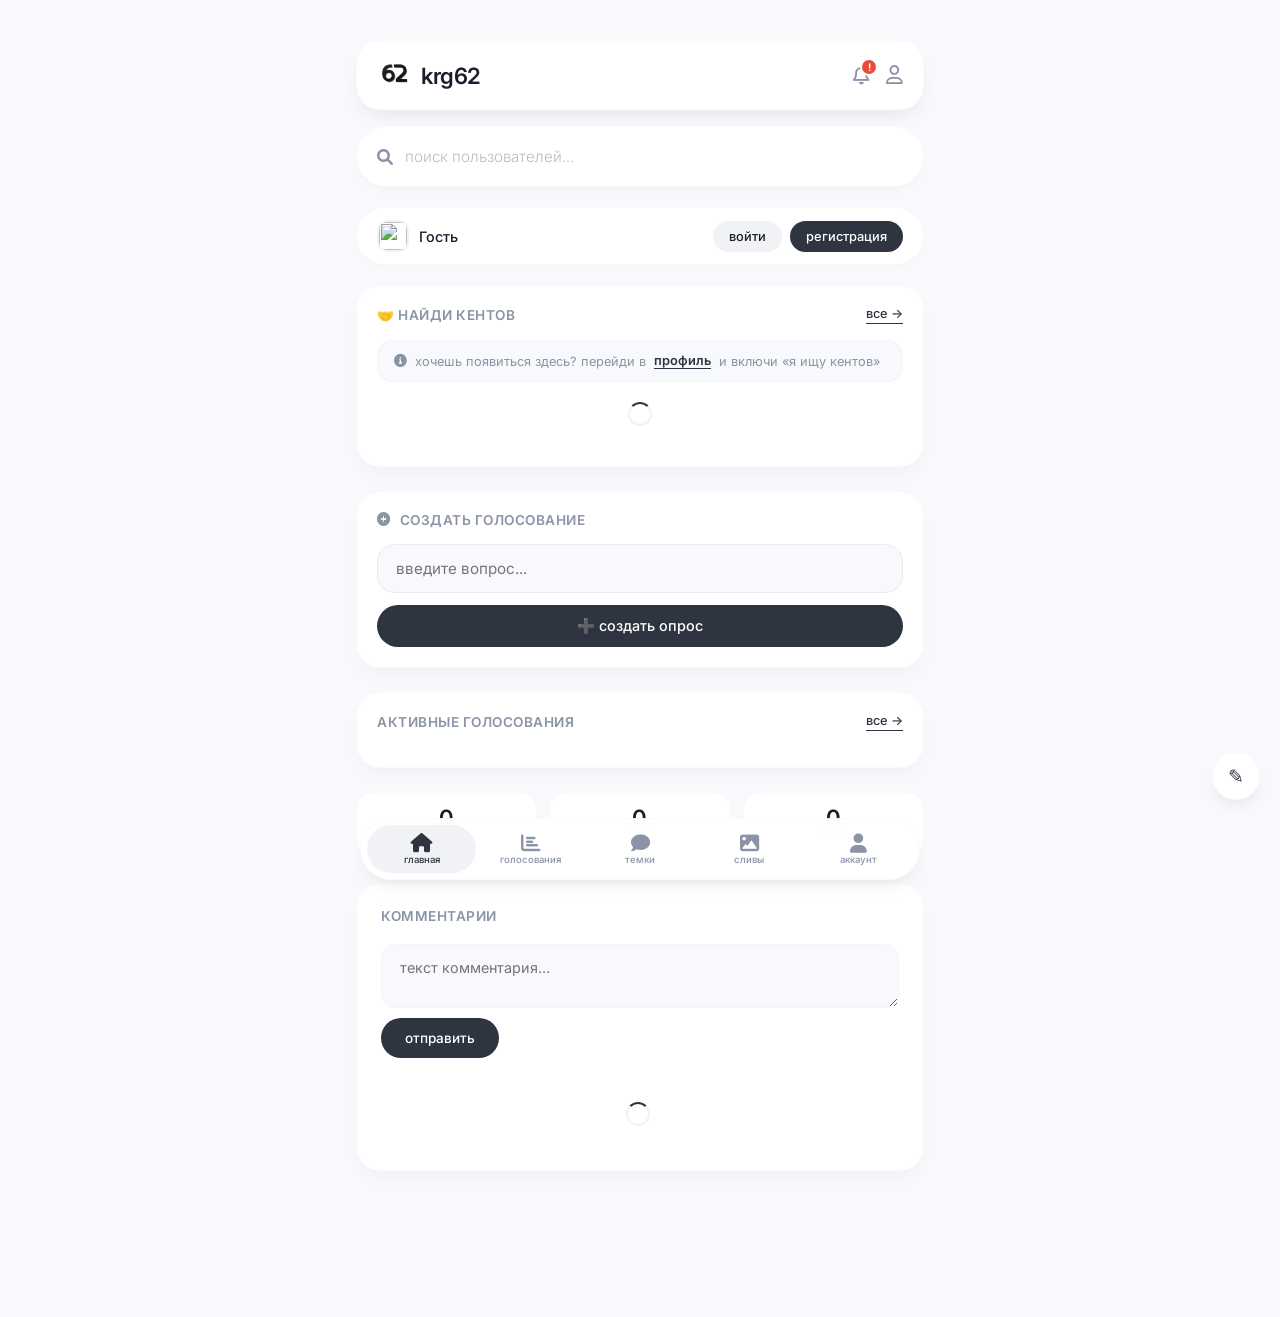
==== commit a3ad0f86: "Update index.html редизайн1" ====
--- a/index.html
+++ b/index.html
@@ -50,26 +50,11 @@
 .auth-btn:hover { background: #e4e6e9; }
 .auth-btn.primary { background: #2e3440; color: white; }
 .auth-btn.primary:hover { background: #1a1e2b; }
-.important-notice { background: linear-gradient(135deg, #ff4d4d, #e63946); border-radius: 24px; padding: 16px 20px; margin-bottom: 20px; color: white; box-shadow: 0 10px 20px -5px rgba(230,57,70,0.4); animation: pulse 2s infinite; border: 1px solid rgba(255,255,255,0.2); }
-@keyframes pulse { 0% { box-shadow: 0 10px 20px -5px rgba(230,57,70,0.4); } 50% { box-shadow: 0 15px 30px -5px rgba(230,57,70,0.8); } 100% { box-shadow: 0 10px 20px -5px rgba(230,57,70,0.4); } }
-.notice-content { display: flex; align-items: center; gap: 15px; flex-wrap: wrap; }
-.notice-icon { font-size: 2rem; background: rgba(0,0,0,0.2); width: 50px; height: 50px; border-radius: 25px; display: flex; align-items: center; justify-content: center; backdrop-filter: blur(4px); }
-.notice-text { flex: 1; }
-.notice-title { font-weight: 700; font-size: 1rem; margin-bottom: 4px; text-transform: uppercase; letter-spacing: 0.5px; }
-.notice-message { font-weight: 500; font-size: 0.9rem; opacity: 0.95; line-height: 1.4; }
-.stories-container { margin-bottom: 20px; }
-.stories-scroll { display: flex; gap: 16px; overflow-x: auto; scrollbar-width: none; padding: 4px 0; }
-.stories-scroll::-webkit-scrollbar { display: none; }
-.story-item { display: flex; flex-direction: column; align-items: center; gap: 6px; min-width: 64px; cursor: pointer; }
-.story-avatar { width: 64px; height: 64px; border-radius: 20px; background: #ffffff; box-shadow: 0 8px 16px -8px rgba(0,0,0,0.1); border: 1px solid rgba(0,0,0,0.02); display: flex; align-items: center; justify-content: center; color: #2e3440; font-weight: 500; font-size: 0.8rem; text-transform: uppercase; transition: transform 0.2s; }
-.story-item:hover .story-avatar { transform: translateY(-2px); }
-.story-name { font-size: 0.65rem; font-weight: 500; color: #8b93a6; }
-.quick-notifications { display: flex; gap: 8px; overflow-x: auto; scrollbar-width: none; margin-bottom: 20px; padding: 4px 0; }
-.quick-notifications::-webkit-scrollbar { display: none; }
-.notification-badge-quick { background: #ffffff; border-radius: 30px; padding: 8px 16px; font-size: 0.8rem; font-weight: 500; color: #1a1e2b; white-space: nowrap; box-shadow: 0 4px 8px -4px rgba(0,0,0,0.05); border: 1px solid rgba(0,0,0,0.02); transition: all 0.2s; cursor: pointer; }
-.notification-badge-quick:hover { background: #f0f2f5; transform: translateY(-1px); }
-.notification-badge-quick.highlight { background: #2e3440; color: white; }
-.notification-badge { position: absolute; top: -5px; right: -8px; background: #e74c3c; color: white; font-size: 0.65rem; font-weight: 600; min-width: 18px; height: 18px; border-radius: 9px; display: flex; align-items: center; justify-content: center; padding: 0 4px; border: 2px solid #ffffff; }
+
+/* NOTIFICATION BADGE — всегда красный */
+.notification-badge { position: absolute; top: -5px; right: -8px; background: #e74c3c; color: white; font-size: 0.65rem; font-weight: 600; min-width: 18px; height: 18px; border-radius: 9px; display: flex; align-items: center; justify-content: center; padding: 0 4px; border: 2px solid #ffffff; animation: badgePulse 2s infinite; }
+@keyframes badgePulse { 0%, 100% { transform: scale(1); } 50% { transform: scale(1.2); } }
+
 .notification-center { position: fixed; top: 0; right: -100%; width: 100%; max-width: 400px; height: 100vh; background: #ffffff; box-shadow: -5px 0 20px rgba(0,0,0,0.1); transition: right 0.3s ease; z-index: 10000; display: flex; flex-direction: column; }
 .notification-center.active { right: 0; }
 .notification-header { padding: 20px; border-bottom: 1px solid rgba(0,0,0,0.05); display: flex; justify-content: space-between; align-items: center; }
@@ -86,12 +71,14 @@
 .notification-item.urgent .notification-title { color: #e74c3c; }
 .notification-item.automatic { border-left-color: #3498db; }
 .notification-item.manual { border-left-color: #f1c40f; }
+.notification-item.system { border-left-color: #e74c3c; background: #fff8f8; }
 .notification-header-row { display: flex; justify-content: space-between; align-items: flex-start; margin-bottom: 8px; }
 .notification-title { font-weight: 600; color: #1a1e2b; font-size: 0.95rem; display: flex; align-items: center; gap: 6px; }
 .notification-type-badge { background: #f0f2f5; padding: 2px 8px; border-radius: 30px; font-size: 0.65rem; font-weight: 600; color: #8b93a6; }
+.notification-type-badge.red { background: #fdedec; color: #e74c3c; }
 .notification-message { color: #1a1e2b; font-size: 0.9rem; line-height: 1.5; margin-bottom: 12px; }
 .notification-meta { display: flex; gap: 16px; color: #8b93a6; font-size: 0.7rem; }
-.notification-dot { width: 8px; height: 8px; border-radius: 4px; background: #2e3440; position: absolute; top: 16px; right: 16px; }
+.notification-dot { width: 8px; height: 8px; border-radius: 4px; background: #e74c3c; position: absolute; top: 16px; right: 16px; animation: badgePulse 2s infinite; }
 .empty-notifications { text-align: center; padding: 40px 20px; color: #8b93a6; }
 .notification-overlay { position: fixed; top: 0; left: 0; width: 100%; height: 100%; background: rgba(0,0,0,0.3); backdrop-filter: blur(4px); z-index: 9999; display: none; }
 .notification-overlay.active { display: block; }
@@ -108,7 +95,6 @@
 .suggestion-info { flex: 1; min-width: 0; }
 .suggestion-name { font-weight: 600; color: #1a1e2b; font-size: 0.95rem; margin-bottom: 2px; display: flex; align-items: center; gap: 6px; flex-wrap: wrap; }
 .suggestion-meta { font-size: 0.7rem; color: #8b93a6; display: flex; align-items: center; gap: 6px; }
-.suggestion-status { white-space: nowrap; overflow: hidden; text-overflow: ellipsis; max-width: 120px; }
 .add-friend-btn { background: #2e3440; color: white; border: none; padding: 8px 16px; border-radius: 30px; font-size: 0.8rem; font-weight: 500; cursor: pointer; transition: all 0.2s; white-space: nowrap; flex-shrink: 0; }
 .add-friend-btn:hover { background: #1a1e2b; transform: scale(1.03); }
 .add-friend-btn.sent { background: #f0f2f5; color: #8b93a6; cursor: default; }
@@ -132,7 +118,6 @@
 .poll-stats { display: flex; gap: 8px; margin-bottom: 12px; color: #8b93a6; font-size: 0.75rem; flex-wrap: wrap; }
 .poll-options { display: flex; gap: 8px; }
 .poll-option { flex: 1; background: #ffffff; border: 1px solid rgba(0,0,0,0.05); border-radius: 40px; padding: 8px; text-align: center; font-size: 0.8rem; font-weight: 500; cursor: pointer; transition: all 0.2s; }
-.poll-option:active { transform: scale(0.97); }
 .poll-option.yes { color: #27ae60; }
 .poll-option.yes:hover { background: #e8f5e9; border-color: #27ae60; }
 .poll-option.no { color: #e74c3c; }
@@ -186,10 +171,10 @@
 .suggest-card { background: #ffffff; border-radius: 28px; max-width: 400px; width: 90%; margin: 80px auto; padding: 24px; box-shadow: 0 25px 35px -15px rgba(0,0,0,0.2); animation: modalSlide 0.3s; }
 @keyframes modalSlide { from { opacity: 0; transform: translateY(-20px); } to { opacity: 1; transform: translateY(0); } }
 .suggest-card h3 { font-size: 1rem; font-weight: 600; color: #1a1e2b; margin-bottom: 16px; }
-.suggest-card select, .suggest-card input, .suggest-card textarea { width: 100%; padding: 12px 16px; border: 1px solid rgba(0,0,0,0.05); border-radius: 16px; margin-bottom: 10px; background: #f8f9fc; font-size: 0.9rem; transition: border-color 0.2s; }
+.suggest-card select, .suggest-card input, .suggest-card textarea { width: 100%; padding: 12px 16px; border: 1px solid rgba(0,0,0,0.05); border-radius: 16px; margin-bottom: 10px; background: #f8f9fc; font-size: 0.9rem; }
 .suggest-card select:focus, .suggest-card input:focus, .suggest-card textarea:focus { outline: none; border-color: #2e3440; }
 .modal-buttons { display: flex; gap: 8px; margin-top: 16px; }
-.suggest-submit { flex: 2; background: #2e3440; color: white; border: none; padding: 12px; border-radius: 30px; font-weight: 500; font-size: 0.85rem; cursor: pointer; transition: all 0.2s; }
+.suggest-submit { flex: 2; background: #2e3440; color: white; border: none; padding: 12px; border-radius: 30px; font-weight: 500; font-size: 0.85rem; cursor: pointer; }
 .suggest-submit:hover { background: #1a1e2b; }
 .suggest-cancel { flex: 1; background: #f0f2f5; color: #1a1e2b; border: none; padding: 12px; border-radius: 30px; font-weight: 500; font-size: 0.85rem; cursor: pointer; }
 .message { position: fixed; top: 20px; right: 20px; padding: 12px 20px; border-radius: 30px; color: white; font-weight: 500; font-size: 0.85rem; z-index: 10002; animation: slideIn 0.2s; box-shadow: 0 10px 20px -8px rgba(0,0,0,0.15); }
@@ -200,7 +185,6 @@
 @keyframes spin { 0% { transform: rotate(0deg); } 100% { transform: rotate(360deg); } }
 @media (max-width: 600px) {
     body { padding: 16px 0; }
-    .notice-content { flex-direction: column; text-align: center; }
     .auth-status-bar { flex-direction: column; text-align: center; gap: 10px; }
     .auth-buttons { width: 100%; justify-content: center; }
     .friend-suggestion-item { flex-wrap: wrap; }
@@ -220,7 +204,7 @@
                     <div class="header-icons">
                         <div class="header-icon" onclick="toggleNotifications()">
                             <i class="far fa-bell"></i>
-                            <span class="notification-badge" id="notificationBadge" style="display:none;">0</span>
+                            <span class="notification-badge" id="notificationBadge">!</span>
                         </div>
                         <a href="your_account.html" class="header-icon">
                             <i class="far fa-user"></i>
@@ -237,12 +221,12 @@
                 <div class="search-results" id="searchResults"></div>
             </div>
 
-            <div class="auth-status-bar" id="authStatusBar">
+            <div class="auth-status-bar">
                 <div class="auth-info">
                     <div class="auth-avatar" id="authAvatar">
                         <img src="https://i.pravatar.cc/300" alt="">
                     </div>
-                    <span class="auth-welcome" id="authWelcomeText">
+                    <span class="auth-welcome">
                         <span id="authDisplayName">Гость</span>
                     </span>
                 </div>
@@ -252,35 +236,7 @@
                 </div>
             </div>
 
-            <div class="important-notice">
-                <div class="notice-content">
-                    <div class="notice-icon"><i class="fas fa-exclamation-triangle"></i></div>
-                    <div class="notice-text">
-                        <div class="notice-title">⚠️ Важное сообщение</div>
-                        <div class="notice-message">Уважаемые пользователи! Пожалуйста, воздержитесь от оскорблений учителей и администрации школы. Помните, что сайт может быть закрыт при нарушении правил.</div>
-                    </div>
-                </div>
-            </div>
-
-            <div class="stories-container">
-                <div class="stories-scroll">
-                    <div class="story-item"><div class="story-avatar">новости</div><span class="story-name">новости</span></div>
-                    <div class="story-item"><div class="story-avatar">события</div><span class="story-name">события</span></div>
-                    <div class="story-item"><div class="story-avatar">опросы</div><span class="story-name">опросы</span></div>
-                    <div class="story-item"><div class="story-avatar">темки</div><span class="story-name">темки</span></div>
-                    <div class="story-item"><div class="story-avatar">сливы</div><span class="story-name">сливы</span></div>
-                </div>
-            </div>
-
-            <div class="quick-notifications">
-                <div class="notification-badge-quick highlight">8 марта</div>
-                <div class="notification-badge-quick">prime</div>
-                <div class="notification-badge-quick">темки</div>
-                <div class="notification-badge-quick">сливы</div>
-                <div class="notification-badge-quick">новости</div>
-            </div>
-
-            <!-- БЛОК РЕКОМЕНДАЦИЙ КЕНТОВ -->
+            <!-- РЕКОМЕНДАЦИИ КЕНТОВ -->
             <div class="find-friends-block">
                 <div class="section-header">
                     <h3>🤝 найди кентов</h3>
@@ -292,9 +248,7 @@
                     <a href="your_account.html">профиль</a>
                     и включи «я ищу кентов»
                 </div>
-                <div id="friendSuggestions">
-                    <div class="loader"></div>
-                </div>
+                <div id="friendSuggestions"><div class="loader"></div></div>
             </div>
 
             <div class="create-poll">
@@ -403,6 +357,19 @@
         const SUPABASE_URL = 'https://wdcwxvxkvyncybsefotj.supabase.co';
         const SUPABASE_KEY = 'sb_publishable_VMEPI3FAZoKDgX4ae_pqcg_Euvs40hM';
         const supabaseClient = supabase.createClient(SUPABASE_URL, SUPABASE_KEY);
+
+        // Системное уведомление — всегда показывается первым
+        const SYSTEM_NOTICE = {
+            id: 'system-notice',
+            is_read: false,
+            created_at: new Date().toISOString(),
+            notification: {
+                type: 'urgent',
+                title: '⚠️ Важное сообщение',
+                message: 'Уважаемые пользователи! Пожалуйста, воздержитесь от оскорблений учителей и администрации школы. Помните, что сайт может быть закрыт при нарушении правил. Давайте сохраним это место для общения!',
+                icon: '⚠️'
+            }
+        };
 
         let userIp = null;
         let comments = [];
@@ -541,43 +508,30 @@
         async function loadFriendSuggestions() {
             const container = document.getElementById('friendSuggestions');
             if (!container) return;
-
             try {
                 let query = supabaseClient
                     .from('users')
                     .select('id, nickname, display_name, class, avatar_url, is_prime, status')
                     .eq('looking_for_friends', true)
                     .limit(3);
-
                 if (userId) query = query.neq('id', parseInt(userId));
-
                 const { data, error } = await query;
                 if (error) throw error;
-
                 if (!data || data.length === 0) {
-                    container.innerHTML = `
-                        <div style="text-align:center;padding:20px;color:#8b93a6;font-size:0.9rem;">
-                            😔 пока никто не ищет кентов
-                        </div>`;
+                    container.innerHTML = `<div style="text-align:center;padding:20px;color:#8b93a6;font-size:0.9rem;">😔 пока никто не ищет кентов</div>`;
                     return;
                 }
-
-                // Загружаем уже отправленные запросы если залогинен
                 if (userId) {
                     const { data: sent } = await supabaseClient
-                        .from('friends')
-                        .select('friend_id')
-                        .eq('user_id', parseInt(userId));
+                        .from('friends').select('friend_id').eq('user_id', parseInt(userId));
                     (sent || []).forEach(s => { sentFriendRequests[s.friend_id] = true; });
                 }
-
                 container.innerHTML = data.map(user => {
                     const alreadySent = sentFriendRequests[user.id];
                     return `
                         <div class="friend-suggestion-item">
                             <div class="suggestion-avatar">
-                                <img src="${escapeHtml(user.avatar_url || 'https://i.pravatar.cc/300')}" alt=""
-                                     onerror="this.src='https://i.pravatar.cc/300'">
+                                <img src="${escapeHtml(user.avatar_url || 'https://i.pravatar.cc/300')}" alt="" onerror="this.src='https://i.pravatar.cc/300'">
                             </div>
                             <div class="suggestion-info">
                                 <div class="suggestion-name">
@@ -586,7 +540,7 @@
                                 </div>
                                 <div class="suggestion-meta">
                                     <span>${escapeHtml(user.class || 'класс не указан')}</span>
-                                    ${user.status ? `<span>· "${escapeHtml(user.status.substring(0, 25))}${user.status.length > 25 ? '...' : ''}"</span>` : ''}
+                                    ${user.status ? `<span>· "${escapeHtml(user.status.substring(0,25))}${user.status.length > 25 ? '...' : ''}"</span>` : ''}
                                 </div>
                             </div>
                             <button class="add-friend-btn ${alreadySent ? 'sent' : ''}"
@@ -596,7 +550,6 @@
                             </button>
                         </div>`;
                 }).join('');
-
             } catch (e) {
                 console.error('Ошибка рекомендаций:', e);
                 container.innerHTML = '';
@@ -604,39 +557,24 @@
         }
 
         window.addFriendFromSuggestion = async function(targetId, btn) {
-            if (!userId) {
-                window.location.href = 'register.html';
-                return;
-            }
+            if (!userId) { window.location.href = 'register.html'; return; }
             if (sentFriendRequests[targetId]) return;
-
-            btn.disabled = true;
-            btn.textContent = '...';
-
-            try {
-                const { error } = await supabaseClient
-                    .from('friends')
+            btn.disabled = true; btn.textContent = '...';
+            try {
+                const { error } = await supabaseClient.from('friends')
                     .insert({ user_id: parseInt(userId), friend_id: targetId, status: 'pending' });
-
                 if (error) {
                     if (error.code === '23505') {
                         sentFriendRequests[targetId] = true;
-                        btn.textContent = 'отправлено';
-                        btn.classList.add('sent');
-                        return;
+                        btn.textContent = 'отправлено'; btn.classList.add('sent'); return;
                     }
                     throw error;
                 }
-
                 sentFriendRequests[targetId] = true;
-                btn.textContent = 'отправлено';
-                btn.classList.add('sent');
+                btn.textContent = 'отправлено'; btn.classList.add('sent');
                 showMessage('✅ запрос отправлен!', 'success');
-
             } catch (e) {
-                console.error('Ошибка:', e);
-                btn.disabled = false;
-                btn.textContent = '+ добавить';
+                btn.disabled = false; btn.textContent = '+ добавить';
                 showMessage('ошибка: ' + e.message, 'error');
             }
         };
@@ -654,7 +592,7 @@
                 if (error) throw error;
                 votedPolls = {};
                 (data || []).forEach(v => { votedPolls[v.poll_id] = v.choice; });
-            } catch (e) { console.error('Ошибка загрузки голосов:', e); }
+            } catch (e) { console.error(e); }
         }
 
         async function loadPolls() {
@@ -665,7 +603,7 @@
                 polls = data || [];
                 await loadVotedPolls();
                 displayPolls();
-            } catch (e) { console.error('Ошибка загрузки опросов:', e); }
+            } catch (e) { console.error(e); }
         }
 
         function displayPolls() {
@@ -694,10 +632,10 @@
                             <div style="flex:1;text-align:center;color:#e74c3c;font-weight:500;">нет: ${noP}%</div>
                         </div>
                         <div class="poll-options">
-                            <div class="poll-option yes ${hasVoted ? (myVote === 'yes' ? 'voted-yes' : 'disabled') : ''}"
-                                 onclick="${hasVoted ? '' : `votePoll(${poll.id}, 'yes')`}">да</div>
-                            <div class="poll-option no ${hasVoted ? (myVote === 'no' ? 'voted-no' : 'disabled') : ''}"
-                                 onclick="${hasVoted ? '' : `votePoll(${poll.id}, 'no')`}">нет</div>
+                            <div class="poll-option yes ${hasVoted ? (myVote==='yes' ? 'voted-yes' : 'disabled') : ''}"
+                                 onclick="${hasVoted ? '' : `votePoll(${poll.id},'yes')`}">да</div>
+                            <div class="poll-option no ${hasVoted ? (myVote==='no' ? 'voted-no' : 'disabled') : ''}"
+                                 onclick="${hasVoted ? '' : `votePoll(${poll.id},'no')`}">нет</div>
                         </div>
                         <div class="poll-progress">
                             <div class="progress-bar yes" style="width:${yesP}%"></div>
@@ -720,11 +658,9 @@
                     .insert({ question, author: userNickname, ip_address: userIp, yes_votes: 0, no_votes: 0 })
                     .select().single();
                 if (error) throw error;
-                polls.unshift(data);
-                lastPollTime = now;
+                polls.unshift(data); lastPollTime = now;
                 document.getElementById('pollQuestionInput').value = '';
-                displayPolls();
-                showMessage('✅ опрос создан!', 'success');
+                displayPolls(); showMessage('✅ опрос создан!', 'success');
             } catch (e) { showMessage('ошибка: ' + e.message, 'error'); }
             finally { btn.disabled = false; btn.textContent = '➕ создать опрос'; }
         }
@@ -744,10 +680,8 @@
                 const field = choice === 'yes' ? 'yes_votes' : 'no_votes';
                 const newCount = (poll[field] || 0) + 1;
                 await supabaseClient.from('polls').update({ [field]: newCount }).eq('id', pollId);
-                poll[field] = newCount;
-                votedPolls[pollId] = choice;
-                displayPolls();
-                showMessage('✅ голос учтён!', 'success');
+                poll[field] = newCount; votedPolls[pollId] = choice;
+                displayPolls(); showMessage('✅ голос учтён!', 'success');
             } catch (e) { showMessage('ошибка: ' + e.message, 'error'); }
         };
 
@@ -764,7 +698,7 @@
                 if (error) throw error;
                 likedComments = {};
                 (data || []).forEach(l => { likedComments[l.comment_id] = true; });
-            } catch (e) { console.error('Ошибка загрузки лайков:', e); }
+            } catch (e) { console.error(e); }
         }
 
         window.likeComment = async function(commentId) {
@@ -779,8 +713,7 @@
                     throw error;
                 }
                 likedComments[commentId] = true;
-                displayComments();
-                showMessage('❤️ лайк добавлен', 'success');
+                displayComments(); showMessage('❤️ лайк добавлен', 'success');
             } catch (e) { showMessage('ошибка: ' + e.message, 'error'); }
         };
 
@@ -809,7 +742,7 @@
                 return;
             }
             list.innerHTML = comments.map(comment => {
-                const date = new Date(comment.created_at).toLocaleString('ru', { day: '2-digit', month: '2-digit', hour: '2-digit', minute: '2-digit' });
+                const date = new Date(comment.created_at).toLocaleString('ru', { day:'2-digit', month:'2-digit', hour:'2-digit', minute:'2-digit' });
                 let cls = 'comment-item';
                 let badges = '';
                 if (comment.verified_as) { cls += ' premium'; badges = '<span class="premium-badge">prime</span>'; }
@@ -858,7 +791,16 @@
         // УВЕДОМЛЕНИЯ
         // ============================================
         async function loadNotifications() {
-            if (!userId) return;
+            // Системное уведомление всегда первое
+            notifications = [SYSTEM_NOTICE];
+            unreadCount = 1;
+            updateNotificationBadge();
+
+            if (!userId) {
+                displayNotifications();
+                return;
+            }
+
             try {
                 const { data, error } = await supabaseClient
                     .from('user_notifications')
@@ -866,12 +808,17 @@
                     .eq('user_id', parseInt(userId))
                     .order('created_at', { ascending: false });
                 if (error) throw error;
-                notifications = data || [];
-                unreadCount = notifications.filter(n => !n.is_read).length;
+
+                const userNotifs = data || [];
+                notifications = [SYSTEM_NOTICE, ...userNotifs];
+                unreadCount = 1 + userNotifs.filter(n => !n.is_read).length;
                 updateNotificationBadge();
                 displayNotifications();
                 setupRealtimeNotifications();
-            } catch (e) { console.error('Ошибка уведомлений:', e); }
+            } catch (e) {
+                console.error('Ошибка уведомлений:', e);
+                displayNotifications();
+            }
         }
 
         function setupRealtimeNotifications() {
@@ -881,7 +828,7 @@
                 .on('postgres_changes', { event: 'INSERT', schema: 'public', table: 'user_notifications', filter: `user_id=eq.${userId}` },
                     async (payload) => {
                         const { data } = await supabaseClient.from('notifications').select('*').eq('id', payload.new.notification_id).single();
-                        notifications.unshift({ ...payload.new, notification: data });
+                        notifications.splice(1, 0, { ...payload.new, notification: data });
                         unreadCount++;
                         updateNotificationBadge();
                         displayNotifications();
@@ -894,10 +841,10 @@
             const popup = document.createElement('div');
             popup.style.cssText = `position:fixed;top:20px;right:20px;background:white;border-radius:16px;padding:16px;
                 box-shadow:0 10px 20px -8px rgba(0,0,0,0.2);
-                border-left:4px solid ${n.type === 'urgent' ? '#e74c3c' : n.type === 'automatic' ? '#3498db' : '#f1c40f'};
+                border-left:4px solid ${n.type==='urgent'?'#e74c3c':n.type==='automatic'?'#3498db':'#f1c40f'};
                 z-index:10002;max-width:300px;animation:slideIn 0.3s;`;
             popup.innerHTML = `<div style="display:flex;align-items:center;gap:12px;">
-                <div style="font-size:24px;">${n.icon || '📢'}</div>
+                <div style="font-size:24px;">${n.icon||'📢'}</div>
                 <div><div style="font-weight:600;margin-bottom:4px;">${escapeHtml(n.title)}</div>
                 <div style="font-size:0.85rem;color:#8b93a6;">${escapeHtml(n.message)}</div></div></div>`;
             document.body.appendChild(popup);
@@ -906,45 +853,64 @@
 
         function updateNotificationBadge() {
             const badge = document.getElementById('notificationBadge');
-            if (unreadCount > 0) { badge.style.display = 'flex'; badge.textContent = unreadCount > 99 ? '99+' : unreadCount; }
-            else { badge.style.display = 'none'; }
+            // Бейдж всегда виден — минимум "!" от системного уведомления
+            badge.style.display = 'flex';
+            badge.textContent = unreadCount > 99 ? '99+' : unreadCount;
         }
 
         async function markAsRead(notificationId) {
+            // Системное уведомление нельзя закрыть
+            if (notificationId === 'system-notice') return;
             if (!userId) return;
             try {
                 await supabaseClient.from('user_notifications')
-                    .update({ is_read: true, read_at: new Date().toISOString() }).eq('id', notificationId);
+                    .update({ is_read: true, read_at: new Date().toISOString() })
+                    .eq('id', notificationId);
                 const n = notifications.find(n => n.id === notificationId);
-                if (n && !n.is_read) { n.is_read = true; unreadCount--; updateNotificationBadge(); displayNotifications(); }
+                if (n && !n.is_read) {
+                    n.is_read = true;
+                    unreadCount--;
+                    // Минимум 1 — системное уведомление всегда "непрочитано"
+                    if (unreadCount < 1) unreadCount = 1;
+                    updateNotificationBadge();
+                    displayNotifications();
+                }
             } catch (e) { console.error(e); }
         }
 
         function displayNotifications() {
             const list = document.getElementById('notificationList');
             if (!list) return;
+
             let filtered = notifications;
             if (currentFilter === 'urgent') filtered = notifications.filter(n => n.notification?.type === 'urgent');
             else if (currentFilter === 'automatic') filtered = notifications.filter(n => n.notification?.type === 'automatic');
             else if (currentFilter === 'manual') filtered = notifications.filter(n => n.notification?.type === 'manual');
             else if (currentFilter === 'unread') filtered = notifications.filter(n => !n.is_read);
+
             if (filtered.length === 0) {
                 list.innerHTML = '<div class="empty-notifications"><i class="far fa-bell-slash" style="font-size:48px;opacity:0.5;display:block;margin-bottom:16px;"></i><p>нет уведомлений</p></div>';
                 return;
             }
+
             const typeLabels = { urgent: 'срочное', automatic: 'автоматическое', manual: 'ручное' };
+
             list.innerHTML = filtered.map(item => {
                 const notif = item.notification;
-                const date = new Date(item.created_at).toLocaleString('ru', { day: '2-digit', month: '2-digit', hour: '2-digit', minute: '2-digit' });
-                return `<div class="notification-item ${item.is_read ? '' : 'unread'} ${notif?.type || ''}" onclick="markAsRead(${item.id})">
-                    <div class="notification-header-row">
-                        <span class="notification-title">${notif?.icon || '📢'} ${escapeHtml(notif?.title || 'Уведомление')}</span>
-                        <span class="notification-type-badge">${typeLabels[notif?.type] || 'системное'}</span>
-                    </div>
-                    <div class="notification-message">${escapeHtml(notif?.message || '')}</div>
-                    <div class="notification-meta"><span><i class="far fa-clock"></i> ${date}</span></div>
-                    ${!item.is_read ? '<div class="notification-dot"></div>' : ''}
-                </div>`;
+                const isSystem = item.id === 'system-notice';
+                const date = isSystem ? 'всегда' : new Date(item.created_at).toLocaleString('ru', { day:'2-digit', month:'2-digit', hour:'2-digit', minute:'2-digit' });
+                return `
+                    <div class="notification-item unread ${notif?.type || ''} ${isSystem ? 'system' : ''}"
+                         onclick="${isSystem ? '' : `markAsRead(${item.id})`}"
+                         style="${isSystem ? 'cursor:default;' : ''}">
+                        <div class="notification-header-row">
+                            <span class="notification-title">${notif?.icon || '📢'} ${escapeHtml(notif?.title || 'Уведомление')}</span>
+                            <span class="notification-type-badge ${isSystem ? 'red' : ''}">${isSystem ? 'важное' : (typeLabels[notif?.type] || 'системное')}</span>
+                        </div>
+                        <div class="notification-message">${escapeHtml(notif?.message || '')}</div>
+                        <div class="notification-meta"><span><i class="far fa-clock"></i> ${date}</span></div>
+                        <div class="notification-dot"></div>
+                    </div>`;
             }).join('');
         }
 
